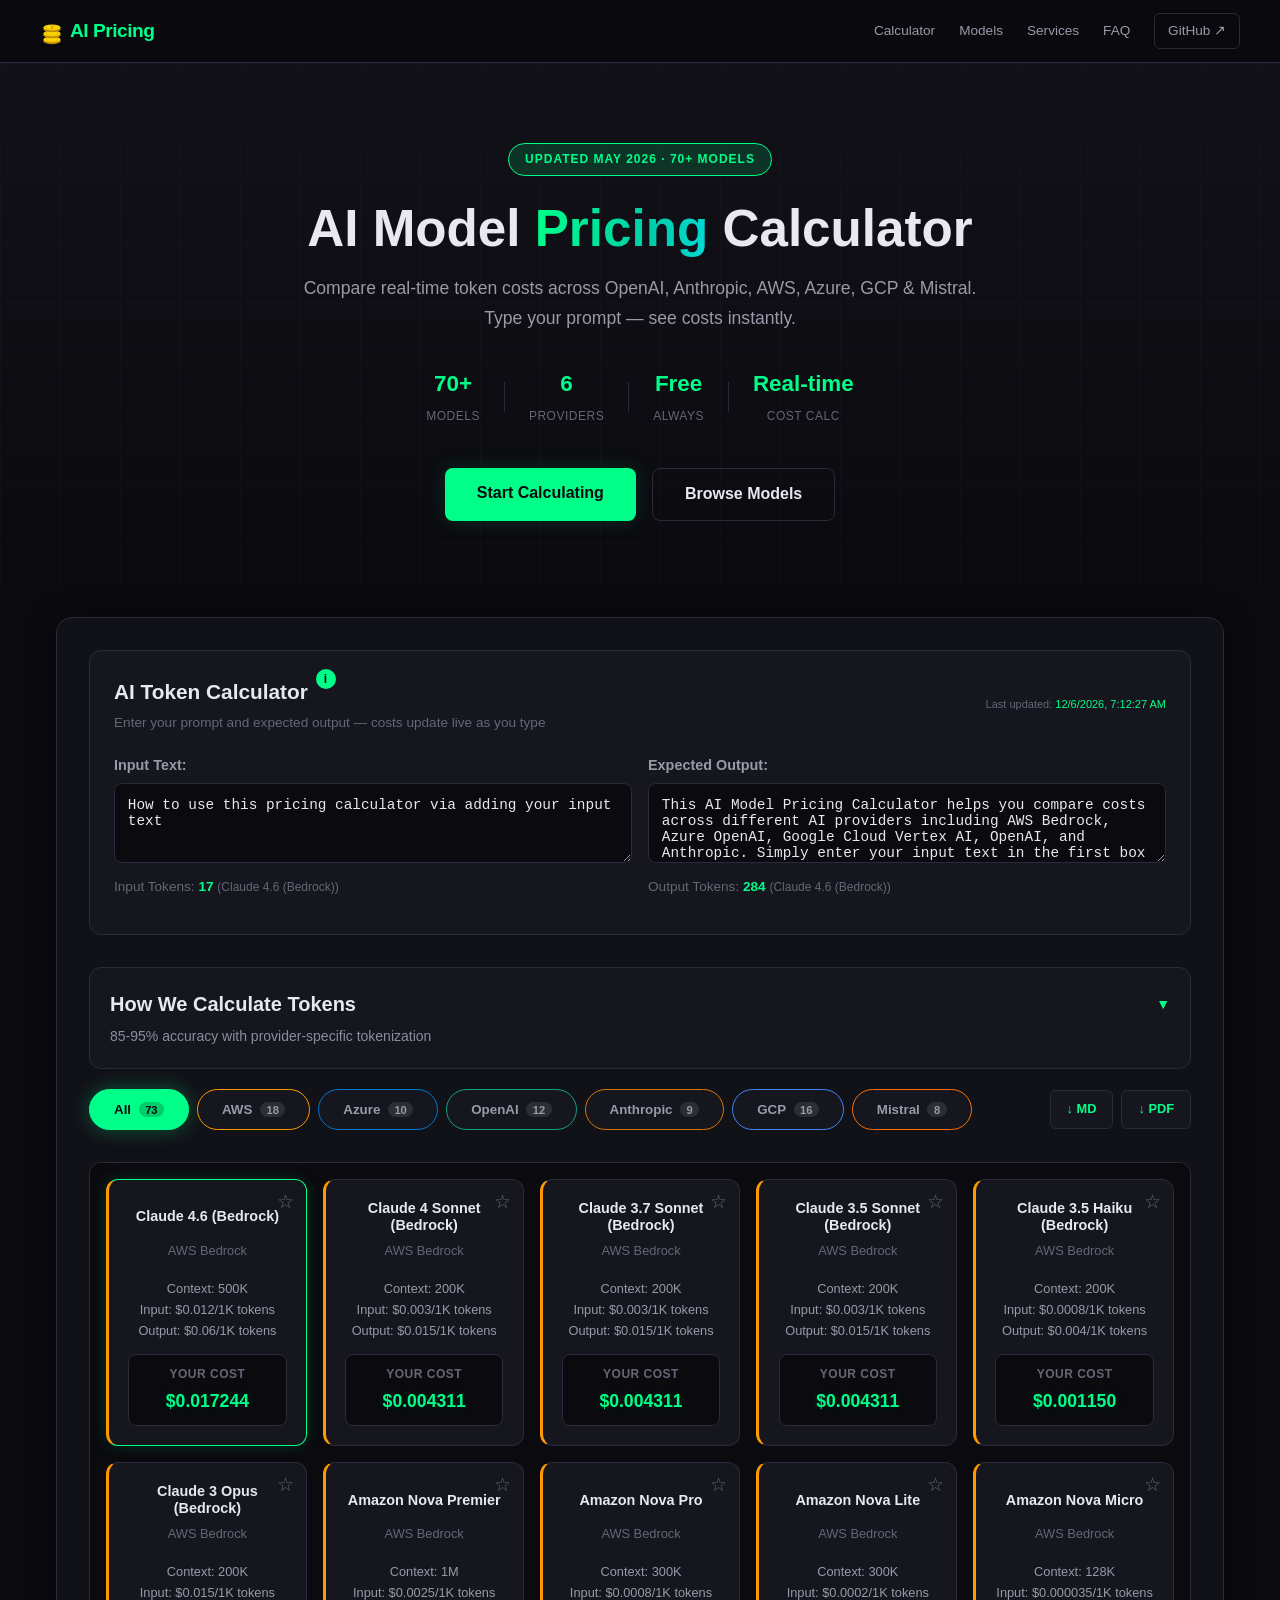
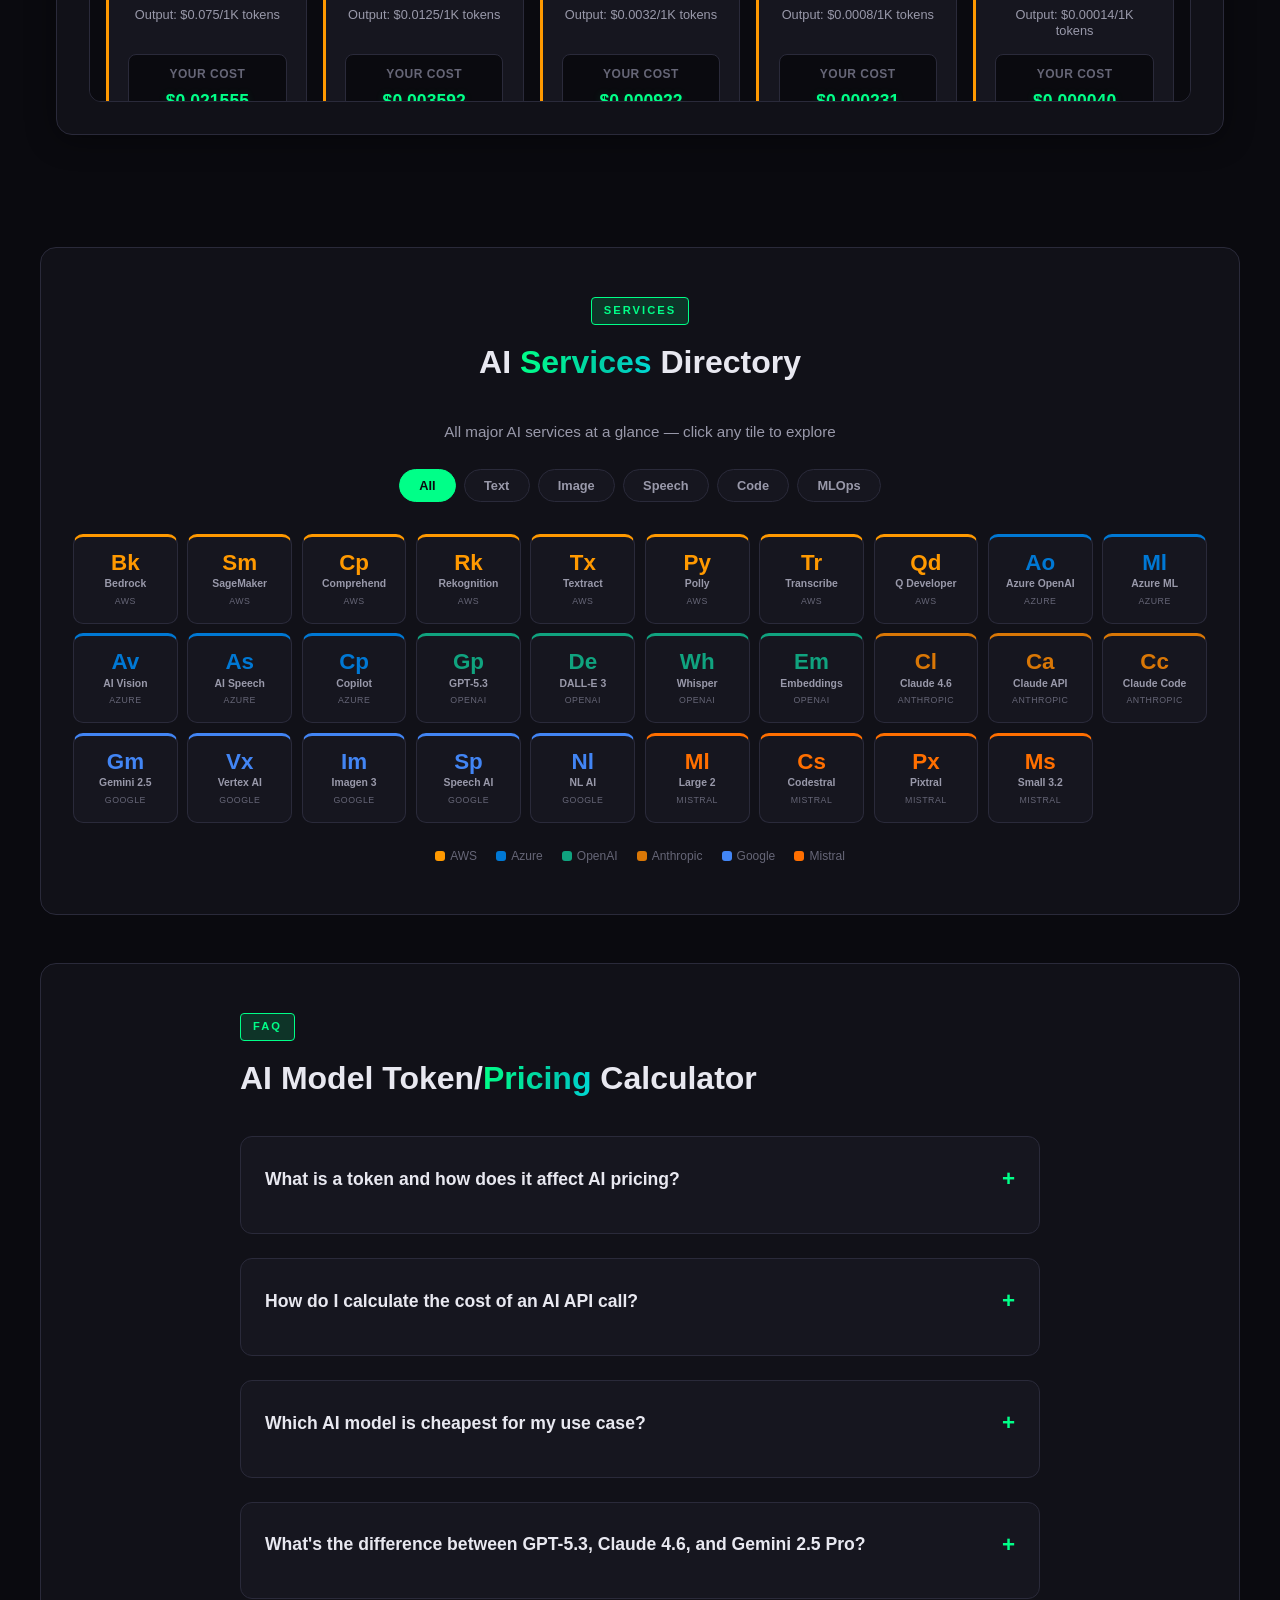
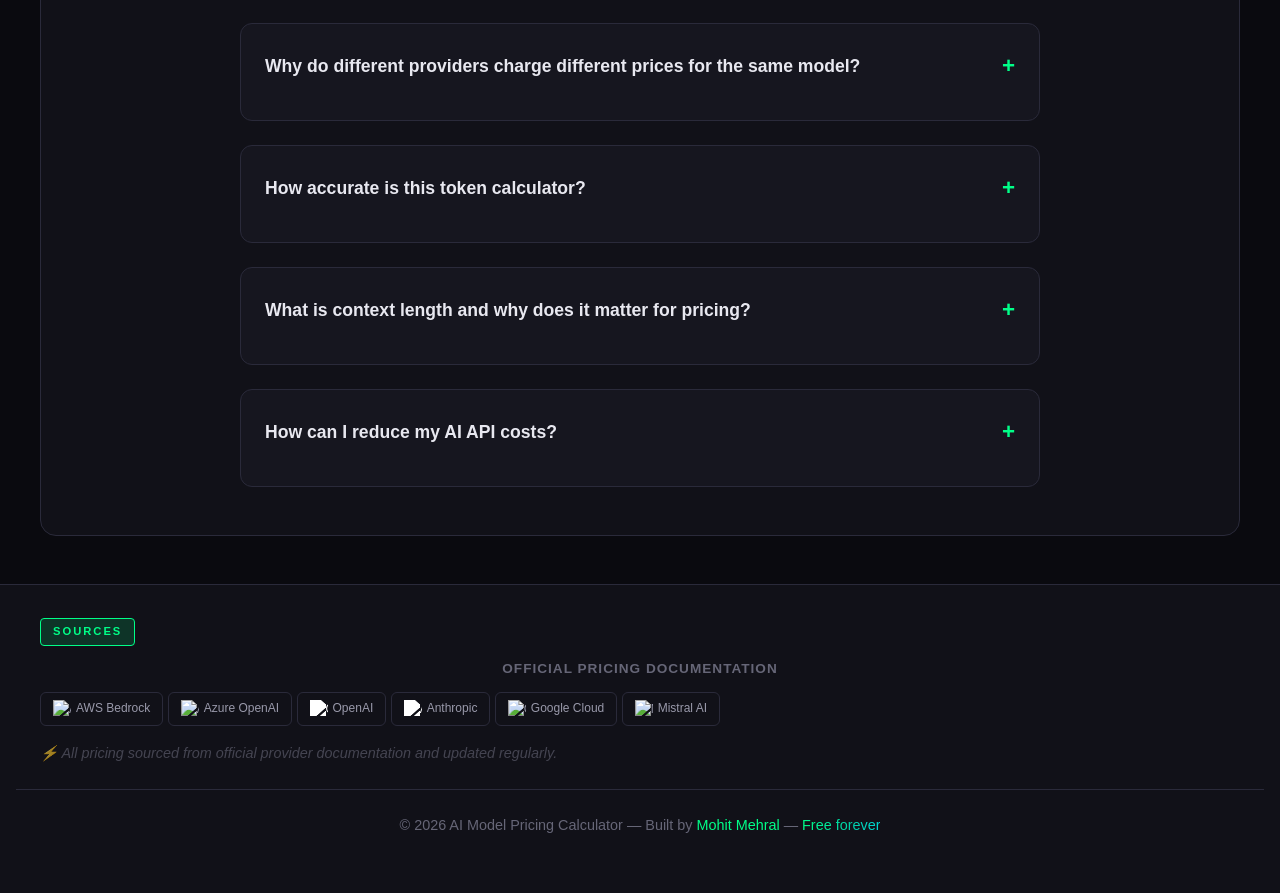
==== index.html @ 8f2ddcd9 "update page title" ====
<!DOCTYPE html>
<html lang="en">
<head>
    <meta charset="UTF-8">
    <meta name="viewport" content="width=device-width, initial-scale=1.0">
    <title>AI Model Pricing Calculator — Compare 70+ LLM model and their cost on based of token used | Free</title>
    <link rel="icon" type="image/svg+xml" href="./coin-logo.svg">
    <meta name="description" content="Free AI pricing calculator — compare token costs for 70+ LLM models across OpenAI GPT-5, Claude 4, Gemini 2.5, AWS Bedrock, Azure & Mistral. Real-time estimates.">
    <meta name="keywords" content="AI pricing calculator, OpenAI pricing, AWS Bedrock cost, Azure OpenAI pricing, Anthropic Claude pricing, Google Cloud AI pricing, AI model comparison, token calculator, LLM pricing, tokenizer, AI tokenization">
    <meta name="author" content="Mohit Mehral">
    <meta name="robots" content="index, follow">
    <link rel="canonical" href="https://copilot-founder.github.io/ai-model-pricing/">
    <meta name="theme-color" content="#0a0a0f">
    
    <!-- Open Graph / Facebook -->
    <meta property="og:type" content="website">
    <meta property="og:url" content="https://copilot-founder.github.io/ai-model-pricing/">
    <meta property="og:title" content="AI Model Pricing Calculator - Compare AWS, Azure, OpenAI & More">
    <meta property="og:description" content="Compare AI model pricing across 47+ models from AWS, Azure, OpenAI, Anthropic & Google Cloud. Free token calculator with real-time cost estimates.">
    <meta property="og:image" content="https://copilot-founder.github.io/ai-model-pricing/og-image.png">
    
    <!-- Twitter -->
    <meta property="twitter:card" content="summary_large_image">
    <meta property="twitter:url" content="https://copilot-founder.github.io/ai-model-pricing/">
    <meta property="twitter:title" content="AI Model Pricing Calculator - Compare AWS, Azure, OpenAI & More">
    <meta property="twitter:description" content="Compare AI model pricing across 47+ models from AWS, Azure, OpenAI, Anthropic & Google Cloud. Free token calculator with real-time cost estimates.">
    <meta property="twitter:image" content="https://copilot-founder.github.io/ai-model-pricing/og-image.png">
    
    <!-- Structured Data -->
    <script type="application/ld+json">
    {
      "@context": "https://schema.org",
      "@type": "WebApplication",
      "name": "AI Model Pricing Calculator",
      "description": "Compare pricing across AWS Bedrock, Azure OpenAI, Google Cloud Vertex AI, OpenAI, and Anthropic AI models with real-time token calculation.",
      "url": "https://copilot-founder.github.io/ai-model-pricing/",
      "author": {
        "@type": "Person",
        "name": "Mohit Mehral"
      },
      "applicationCategory": "BusinessApplication",
      "operatingSystem": "Web Browser",
      "offers": {
        "@type": "Offer",
        "price": "0",
        "priceCurrency": "USD"
      }
    }
    </script>
    
    <!-- Google tag (gtag.js) -->
    <script async src="https://www.googletagmanager.com/gtag/js?id=G-45XH9M6KTH"></script>
    <script>
      window.dataLayer = window.dataLayer || [];
      function gtag(){dataLayer.push(arguments);}
      gtag('js', new Date());

      gtag('config', 'G-45XH9M6KTH');
    </script>
    
    <!-- FAQ Schema -->
    <script type="application/ld+json">
    {
      "@context": "https://schema.org",
      "@type": "FAQPage",
      "mainEntity": [
        {
          "@type": "Question",
          "name": "What is Google Vertex AI pricing for Anthropic Claude and Cohere models?",
          "acceptedAnswer": {
            "@type": "Answer",
            "text": "Google Cloud Vertex AI offers Anthropic Claude models (Claude 3.5 Sonnet at $3/$15 per million tokens, Claude 3 Haiku at $0.25/$1.25) and Cohere models (Command R+ at $2.50/$10, Command R at $0.50/$1.50). Use the GCP filter above to compare all Vertex AI models including Google Gemini, Anthropic Claude, and Cohere Command. Pricing is sourced from official Google Cloud documentation."
          }
        },
        {
          "@type": "Question",
          "name": "How much does Anthropic Claude cost on Google Vertex AI?",
          "acceptedAnswer": {
            "@type": "Answer",
            "text": "Anthropic Claude pricing on Google Cloud Vertex AI varies by model: Claude 3.5 Sonnet costs $3.00 per million input tokens and $15.00 per million output tokens, while Claude 3 Haiku is more economical at $0.25/$1.25 per million tokens. These prices are sourced from official Google Cloud documentation and may vary by region. Always confirm the latest pricing with Google Cloud Vertex AI before deploying production workloads."
          }
        },
        {
          "@type": "Question",
          "name": "How does Anthropic Claude pricing on Vertex AI compare to Cohere and OpenAI?",
          "acceptedAnswer": {
            "@type": "Answer",
            "text": "On Google Vertex AI, Anthropic Claude 3.5 Sonnet ($3/$15 per million tokens) is competitively priced against OpenAI GPT-4 Turbo ($10/$30) but more expensive than Cohere Command R+ ($2.50/$10). For cost-sensitive workloads, Cohere Command R ($0.50/$1.50) and Claude 3 Haiku ($0.25/$1.25) offer budget-friendly alternatives. Use the calculator above to compare exact costs for your specific prompt and output lengths, as pricing comes from official provider documentation and should be verified for your use case."
          }
        }
      ]
    }
    </script>
    
    <!-- Google AdSense -->
    <script async src="https://pagead2.googlesyndication.com/pagead/js/adsbygoogle.js?client=ca-pub-5228411604893151"
         crossorigin="anonymous"></script>
    
    <link rel="stylesheet" href="styles.css">
</head>
<body>

    <!-- NAV -->
    <nav class="topnav">
        <div class="topnav-inner">
            <span class="topnav-logo"><img src="./coin-logo.svg" alt="" class="nav-coin-logo"> AI Pricing</span>
            <div class="topnav-links">
                <a href="#calculator">Calculator</a>
                <a href="#models">Models</a>
                <a href="#services">Services</a>
                <a href="#faq-section">FAQ</a>
                <a href="https://github.com/mohitmehral" target="_blank" rel="noopener" class="topnav-gh">GitHub ↗</a>
            </div>
        </div>
    </nav>

    <!-- HERO -->
    <header class="hero">
        <div class="hero-inner">
            <div class="hero-badge">Updated May 2026 · 70+ Models</div>
            <h1>AI Model <span class="neon">Pricing</span> Calculator</h1>
            <p class="hero-sub">Compare real-time token costs across OpenAI, Anthropic, AWS, Azure, GCP & Mistral.<br>Type your prompt — see costs instantly.</p>
            <div class="hero-stats">
                <div class="stat"><span class="stat-num" id="stat-models">70+</span><span class="stat-label">Models</span></div>
                <div class="stat-divider"></div>
                <div class="stat"><span class="stat-num">6</span><span class="stat-label">Providers</span></div>
                <div class="stat-divider"></div>
                <div class="stat"><span class="stat-num">Free</span><span class="stat-label">Always</span></div>
                <div class="stat-divider"></div>
                <div class="stat"><span class="stat-num">Real-time</span><span class="stat-label">Cost Calc</span></div>
            </div>
            <div class="hero-cta">
                <a href="#calculator" class="btn-primary">Start Calculating</a>
                <a href="#models" class="btn-ghost">Browse Models</a>
            </div>
        </div>
        <div class="hero-grid-bg"></div>
    </header>

    <main>
        <!-- Top Tables Section -->
        <section class="top-tables" id="calculator">
            <!-- Pricing Calculator Section -->
            <div class="table-container" id="pricing-table">
                <section class="calculator" id="calculator-section">
                    <div class="calculator-header">
                        <div>
                            <h2>AI Token Calculator 
                                <span class="info-icon" title="What are tokens?">i</span>
                            </h2>
                            <p class="calc-desc">Enter your prompt and expected output — costs update live as you type</p>
                        </div>
                        <div class="pricing-updated">Last updated: <time id="calc-last-updated">Loading...</time></div>
                    </div>
                    <div class="token-info-tooltip" id="token-info-tooltip">
                        <strong>What are Tokens?</strong><br>
                        When you run inference with AI models, you're charged for the number of tokens in your input and output. Tokens are text pieces that models process - different providers count tokens differently. Use this calculator to estimate token counts and refine your prompts to optimize costs and stay within quotas.
                    </div>
                    <div class="calc-inputs">
                        <div class="input-group">
                            <label for="input-text">Input Text:</label>
                            <textarea id="input-text" placeholder="Enter your AI prompt here..." aria-label="Input text for AI model pricing calculation">How to use this pricing calculator via adding your input text</textarea>
                            <div class="token-text">Input Tokens: <strong id="input-tokens">Hover models for accurate counts</strong></div>
                        </div>
                        <div class="input-group">
                            <label for="output-text">Expected Output:</label>
                            <textarea id="output-text" placeholder="Estimate expected AI response length..." aria-label="Expected output text for pricing estimation">This AI Model Pricing Calculator helps you compare costs across different AI providers including AWS Bedrock, Azure OpenAI, Google Cloud Vertex AI, OpenAI, and Anthropic. Simply enter your input text in the first box and expected output in the second box to see real-time pricing calculations.

PRICING USAGE:
- Input tokens are calculated from your prompt text
- Output tokens estimated from expected response length
- Costs shown per 1K tokens for each model
- Real-time cost calculation as you type
- Filter by provider (AWS, Azure, OpenAI, etc.)
- Compare pricing across all major AI services

SERVICE USAGE:
- Browse AI services by provider in the Services tab
- Filter services by type (Text AI, Image AI, Speech AI)
- Direct links to official documentation
- Interactive service cards with detailed descriptions
- Easy navigation between pricing and service information

This tool helps developers, businesses, and researchers make informed decisions about AI model selection based on both cost and capabilities.</textarea>
                            <div class="token-text">Output Tokens: <strong id="output-tokens">Hover models for accurate counts</strong></div>
                        </div>
                    </div>
                </section>
                
                <!-- Tokenization Accuracy Section -->
                <section class="tokenization-info">
                    <div class="info-header" id="tokenization-header">
                        <h3>How We Calculate Tokens <span class="expand-icon">▼</span></h3>
                        <p class="subtitle">85-95% accuracy with provider-specific tokenization</p>
                    </div>
                    <div class="info-content" id="tokenization-content">
                        <div class="provider-cards">
                            <div class="provider-card openai-card">
                                <div class="card-header">
                                    <img src="https://img.icons8.com/ios/50/chatgpt.png" alt="OpenAI" class="provider-icon">
                                    <h4>OpenAI / Azure</h4>
                                </div>
                                <div class="card-body">
                                    <p class="method">tiktoken library</p>
                                    <p class="encoding">GPT-4 encoding (cl100k_base)</p>
                                    <div class="accuracy-badge">95% Accurate</div>
                                </div>
                            </div>
                            
                            <div class="provider-card anthropic-card">
                                <div class="card-header">
                                    <img src="https://img.icons8.com/ios/50/claude.png" alt="Anthropic" class="provider-icon">
                                    <h4>Anthropic</h4>
                                </div>
                                <div class="card-body">
                                    <p class="method">~3.8 chars/token</p>
                                    <p class="encoding">Claude-optimized approximation</p>
                                    <div class="accuracy-badge">90% Accurate</div>
                                </div>
                            </div>
                            
                            <div class="provider-card aws-card">
                                <div class="card-header">
                                    <img src="https://img.icons8.com/color/48/amazon-web-services.png" alt="AWS" class="provider-icon">
                                    <h4>AWS Bedrock</h4>
                                </div>
                                <div class="card-body">
                                    <p class="method">~3.6 chars/token</p>
                                    <p class="encoding">Mixed model families</p>
                                    <div class="accuracy-badge">85% Accurate</div>
                                </div>
                            </div>
                            
                            <div class="provider-card gcp-card">
                                <div class="card-header">
                                    <img src="https://img.icons8.com/color/48/google-cloud.png" alt="Google Cloud" class="provider-icon">
                                    <h4>Google Cloud</h4>
                                </div>
                                <div class="card-body">
                                    <p class="method">~4.2 chars/token</p>
                                    <p class="encoding">Gemini/PaLM optimized</p>
                                    <div class="accuracy-badge">90% Accurate</div>
                                </div>
                            </div>
                            
                            <div class="provider-card mistral-card">
                                <div class="card-header">
                                    <img src="https://img.icons8.com/color/48/artificial-intelligence.png" alt="Mistral" class="provider-icon">
                                    <h4>Mistral AI</h4>
                                </div>
                                <div class="card-body">
                                    <p class="method">~3.8 chars/token</p>
                                    <p class="encoding">SentencePiece tokenization</p>
                                    <div class="accuracy-badge">88% Accurate</div>
                                </div>
                            </div>
                        </div>
                        
                        <div class="info-note">
                            <strong>💡 Why This Matters:</strong> Different providers tokenize the same text differently, affecting actual costs. Hover over model cards to see provider-specific token counts for your text.
                        </div>
                    </div>
                </section>
                
                <section class="pricing-filters" aria-label="AI Provider Filter Options" id="models">
                    <h3 class="sr-only">Filter AI Models by Provider</h3>
                    <div class="filters-row">
                        <div class="provider-tabs" role="tablist">
                            <button class="tab-button active" data-provider="all" role="tab" aria-selected="true">All <span class="count-badge" id="all-count">0</span></button>
                            <button class="tab-button" data-provider="aws" role="tab" aria-selected="false">AWS <span class="count-badge" id="aws-count">0</span></button>
                            <button class="tab-button" data-provider="azure" role="tab" aria-selected="false">Azure <span class="count-badge" id="azure-count">0</span></button>
                            <button class="tab-button" data-provider="openai" role="tab" aria-selected="false">OpenAI <span class="count-badge" id="openai-count">0</span></button>
                            <button class="tab-button" data-provider="anthropic" role="tab" aria-selected="false">Anthropic <span class="count-badge" id="anthropic-count">0</span></button>
                            <button class="tab-button" data-provider="gcp" role="tab" aria-selected="false">GCP <span class="count-badge" id="gcp-count">0</span></button>
                            <button class="tab-button" data-provider="mistral" role="tab" aria-selected="false">Mistral <span class="count-badge" id="mistral-count">0</span></button>
                        </div>
                        <div class="download-links">
                            <a href="#" id="download-md" class="btn-download">↓ MD</a>
                            <a href="#" id="download-pdf" class="btn-download">↓ PDF</a>
                        </div>
                    </div>
                </section>
                
                <section class="models-periodic" id="models-periodic" aria-label="AI Model Pricing Comparison Grid">
                    <h3 class="sr-only">AI Model Pricing Cards</h3>
                    <!-- Models will be populated by JavaScript -->
                </section>
            </div>
            
        </section>
    </main>

    <!-- AI Services Periodic Table Section -->
    <section class="services-periodic-section" id="services">
        <div class="services-periodic-inner">
            <div class="section-label">Services</div>
            <h2 class="section-title">AI <span class="neon">Services</span> Directory</h2>
            <p class="services-sub">All major AI services at a glance — click any tile to explore</p>

            <div class="services-filter-tabs">
                <button class="svc-tab active" data-svc="all">All</button>
                <button class="svc-tab" data-svc="text">Text</button>
                <button class="svc-tab" data-svc="image">Image</button>
                <button class="svc-tab" data-svc="speech">Speech</button>
                <button class="svc-tab" data-svc="code">Code</button>
                <button class="svc-tab" data-svc="mlops">MLOps</button>
            </div>

            <div class="periodic-grid" id="services-grid">
                <!-- AWS -->
                <a href="https://aws.amazon.com/bedrock/" target="_blank" class="ptile aws text" data-cat="text"><span class="ptile-symbol">Bk</span><span class="ptile-name">Bedrock</span><span class="ptile-provider">AWS</span></a>
                <a href="https://aws.amazon.com/sagemaker/" target="_blank" class="ptile aws mlops" data-cat="mlops"><span class="ptile-symbol">Sm</span><span class="ptile-name">SageMaker</span><span class="ptile-provider">AWS</span></a>
                <a href="https://aws.amazon.com/comprehend/" target="_blank" class="ptile aws text" data-cat="text"><span class="ptile-symbol">Cp</span><span class="ptile-name">Comprehend</span><span class="ptile-provider">AWS</span></a>
                <a href="https://aws.amazon.com/rekognition/" target="_blank" class="ptile aws image" data-cat="image"><span class="ptile-symbol">Rk</span><span class="ptile-name">Rekognition</span><span class="ptile-provider">AWS</span></a>
                <a href="https://aws.amazon.com/textract/" target="_blank" class="ptile aws text" data-cat="text"><span class="ptile-symbol">Tx</span><span class="ptile-name">Textract</span><span class="ptile-provider">AWS</span></a>
                <a href="https://aws.amazon.com/polly/" target="_blank" class="ptile aws speech" data-cat="speech"><span class="ptile-symbol">Py</span><span class="ptile-name">Polly</span><span class="ptile-provider">AWS</span></a>
                <a href="https://aws.amazon.com/transcribe/" target="_blank" class="ptile aws speech" data-cat="speech"><span class="ptile-symbol">Tr</span><span class="ptile-name">Transcribe</span><span class="ptile-provider">AWS</span></a>
                <a href="https://aws.amazon.com/q/developer/" target="_blank" class="ptile aws code" data-cat="code"><span class="ptile-symbol">Qd</span><span class="ptile-name">Q Developer</span><span class="ptile-provider">AWS</span></a>

                <!-- Azure -->
                <a href="https://azure.microsoft.com/en-us/products/ai-services/openai-service" target="_blank" class="ptile azure text" data-cat="text"><span class="ptile-symbol">Ao</span><span class="ptile-name">Azure OpenAI</span><span class="ptile-provider">Azure</span></a>
                <a href="https://azure.microsoft.com/en-us/products/machine-learning" target="_blank" class="ptile azure mlops" data-cat="mlops"><span class="ptile-symbol">Ml</span><span class="ptile-name">Azure ML</span><span class="ptile-provider">Azure</span></a>
                <a href="https://azure.microsoft.com/en-us/products/ai-services/ai-vision" target="_blank" class="ptile azure image" data-cat="image"><span class="ptile-symbol">Av</span><span class="ptile-name">AI Vision</span><span class="ptile-provider">Azure</span></a>
                <a href="https://azure.microsoft.com/en-us/products/ai-services/ai-speech" target="_blank" class="ptile azure speech" data-cat="speech"><span class="ptile-symbol">As</span><span class="ptile-name">AI Speech</span><span class="ptile-provider">Azure</span></a>
                <a href="https://github.com/features/copilot" target="_blank" class="ptile azure code" data-cat="code"><span class="ptile-symbol">Cp</span><span class="ptile-name">Copilot</span><span class="ptile-provider">Azure</span></a>

                <!-- OpenAI -->
                <a href="https://platform.openai.com/docs/models" target="_blank" class="ptile openai text" data-cat="text"><span class="ptile-symbol">Gp</span><span class="ptile-name">GPT-5.3</span><span class="ptile-provider">OpenAI</span></a>
                <a href="https://platform.openai.com/docs/guides/images" target="_blank" class="ptile openai image" data-cat="image"><span class="ptile-symbol">De</span><span class="ptile-name">DALL-E 3</span><span class="ptile-provider">OpenAI</span></a>
                <a href="https://platform.openai.com/docs/guides/speech-to-text" target="_blank" class="ptile openai speech" data-cat="speech"><span class="ptile-symbol">Wh</span><span class="ptile-name">Whisper</span><span class="ptile-provider">OpenAI</span></a>
                <a href="https://platform.openai.com/docs/guides/embeddings" target="_blank" class="ptile openai text" data-cat="text"><span class="ptile-symbol">Em</span><span class="ptile-name">Embeddings</span><span class="ptile-provider">OpenAI</span></a>

                <!-- Anthropic -->
                <a href="https://docs.anthropic.com/en/docs/about-claude/models" target="_blank" class="ptile anthropic text" data-cat="text"><span class="ptile-symbol">Cl</span><span class="ptile-name">Claude 4.6</span><span class="ptile-provider">Anthropic</span></a>
                <a href="https://docs.anthropic.com/en/api" target="_blank" class="ptile anthropic text" data-cat="text"><span class="ptile-symbol">Ca</span><span class="ptile-name">Claude API</span><span class="ptile-provider">Anthropic</span></a>
                <a href="https://docs.anthropic.com/en/docs/claude-code" target="_blank" class="ptile anthropic code" data-cat="code"><span class="ptile-symbol">Cc</span><span class="ptile-name">Claude Code</span><span class="ptile-provider">Anthropic</span></a>

                <!-- Google -->
                <a href="https://cloud.google.com/vertex-ai/generative-ai/docs/models" target="_blank" class="ptile gcp text" data-cat="text"><span class="ptile-symbol">Gm</span><span class="ptile-name">Gemini 2.5</span><span class="ptile-provider">Google</span></a>
                <a href="https://cloud.google.com/vertex-ai" target="_blank" class="ptile gcp mlops" data-cat="mlops"><span class="ptile-symbol">Vx</span><span class="ptile-name">Vertex AI</span><span class="ptile-provider">Google</span></a>
                <a href="https://cloud.google.com/vertex-ai/generative-ai/docs/image/overview" target="_blank" class="ptile gcp image" data-cat="image"><span class="ptile-symbol">Im</span><span class="ptile-name">Imagen 3</span><span class="ptile-provider">Google</span></a>
                <a href="https://cloud.google.com/speech-to-text" target="_blank" class="ptile gcp speech" data-cat="speech"><span class="ptile-symbol">Sp</span><span class="ptile-name">Speech AI</span><span class="ptile-provider">Google</span></a>
                <a href="https://cloud.google.com/natural-language" target="_blank" class="ptile gcp text" data-cat="text"><span class="ptile-symbol">Nl</span><span class="ptile-name">NL AI</span><span class="ptile-provider">Google</span></a>

                <!-- Mistral -->
                <a href="https://docs.mistral.ai/getting-started/models/" target="_blank" class="ptile mistral text" data-cat="text"><span class="ptile-symbol">Ml</span><span class="ptile-name">Large 2</span><span class="ptile-provider">Mistral</span></a>
                <a href="https://docs.mistral.ai/getting-started/models/" target="_blank" class="ptile mistral code" data-cat="code"><span class="ptile-symbol">Cs</span><span class="ptile-name">Codestral</span><span class="ptile-provider">Mistral</span></a>
                <a href="https://docs.mistral.ai/getting-started/models/" target="_blank" class="ptile mistral image" data-cat="image"><span class="ptile-symbol">Px</span><span class="ptile-name">Pixtral</span><span class="ptile-provider">Mistral</span></a>
                <a href="https://docs.mistral.ai/getting-started/models/" target="_blank" class="ptile mistral text" data-cat="text"><span class="ptile-symbol">Ms</span><span class="ptile-name">Small 3.2</span><span class="ptile-provider">Mistral</span></a>
            </div>

            <div class="services-legend">
                <span class="legend-item"><span class="legend-dot aws"></span>AWS</span>
                <span class="legend-item"><span class="legend-dot azure"></span>Azure</span>
                <span class="legend-item"><span class="legend-dot openai"></span>OpenAI</span>
                <span class="legend-item"><span class="legend-dot anthropic"></span>Anthropic</span>
                <span class="legend-item"><span class="legend-dot gcp"></span>Google</span>
                <span class="legend-item"><span class="legend-dot mistral"></span>Mistral</span>
            </div>
        </div>
    </section>

    <!-- FAQ Section -->
    <section class="faq-section" id="faq-section">
        <div class="faq-inner">
            <div class="section-label">FAQ</div>
            <h2 class="section-title">AI Model Token/<span class="neon">Pricing</span> Calculator</h2>
            <div class="faq-grid">

                <div class="faq-item" onclick="this.classList.toggle('open')">
                    <div class="faq-q">What is a token and how does it affect AI pricing? <span class="faq-icon">+</span></div>
                    <div class="faq-a"><p>A token is a chunk of text that AI models process — roughly 3-4 characters or ¾ of a word. You're charged per token for both input (your prompt) and output (the AI response). For example, "Hello world" is about 2 tokens. Understanding tokens helps you estimate costs before running expensive API calls. Different providers tokenize text differently, which is why the same prompt can cost different amounts across OpenAI, Anthropic, and Google.</p></div>
                </div>

                <div class="faq-item" onclick="this.classList.toggle('open')">
                    <div class="faq-q">How do I calculate the cost of an AI API call? <span class="faq-icon">+</span></div>
                    <div class="faq-a"><p>Cost = (Input Tokens × Input Price) + (Output Tokens × Output Price). For example, with GPT-4o at $0.0025/1K input and $0.01/1K output: a 500-token prompt with a 1000-token response costs (500/1000 × $0.0025) + (1000/1000 × $0.01) = $0.01125. Use our calculator above — just paste your prompt and expected output length to see real-time costs across all 70+ models.</p></div>
                </div>

                <div class="faq-item" onclick="this.classList.toggle('open')">
                    <div class="faq-q">Which AI model is cheapest for my use case? <span class="faq-icon">+</span></div>
                    <div class="faq-a"><p>It depends on your needs. For simple tasks (classification, extraction): GPT-4o mini ($0.00015/1K) or Claude 3.5 Haiku ($0.0008/1K) are extremely cheap. For complex reasoning: GPT-5.3 or Claude 4.6 offer best quality but cost more. For code: Codestral 2501 or GPT-4o are cost-effective. For high-volume production: Amazon Nova Micro ($0.000035/1K) is the cheapest option available. Use the provider filter tabs above to compare within your budget.</p></div>
                </div>

                <div class="faq-item" onclick="this.classList.toggle('open')">
                    <div class="faq-q">What's the difference between GPT-5.3, Claude 4.6, and Gemini 2.5 Pro? <span class="faq-icon">+</span></div>
                    <div class="faq-a"><p>GPT-5.3 (OpenAI) — 256K context, strongest at general reasoning and instruction following, $0.015/$0.06 per 1K tokens. Claude 4.6 (Anthropic) — 500K context (largest), excels at long document analysis and coding, $0.012/$0.06. Gemini 2.5 Pro (Google) — 1M context, best for multimodal tasks (text+image+video), cheapest at $0.00125/$0.01. Choose based on: context length needed, multimodal requirements, and budget.</p></div>
                </div>

                <div class="faq-item" onclick="this.classList.toggle('open')">
                    <div class="faq-q">Why do different providers charge different prices for the same model? <span class="faq-icon">+</span></div>
                    <div class="faq-a"><p>When you access Claude on AWS Bedrock vs directly from Anthropic vs on Google Vertex AI, prices are usually identical — providers pass through the model maker's pricing. However, differences arise from: (1) commitment discounts (AWS Savings Plans), (2) regional pricing variations, (3) provisioned throughput vs on-demand, and (4) additional platform features like guardrails, caching, or fine-tuning. Always compare the "per 1K token" rate using our calculator for apples-to-apples comparison.</p></div>
                </div>

                <div class="faq-item" onclick="this.classList.toggle('open')">
                    <div class="faq-q">How accurate is this token calculator? <span class="faq-icon">+</span></div>
                    <div class="faq-a"><p>Our calculator uses provider-specific tokenization: OpenAI/Azure models use the tiktoken library (cl100k_base encoding) for ~95% accuracy. For Anthropic, AWS, GCP, and Mistral, we use calibrated character-to-token ratios (3.6-4.2 chars/token) giving 85-90% accuracy. For exact counts, hover over any model card to see provider-specific token counts. The actual billed amount may vary slightly due to system tokens and formatting overhead.</p></div>
                </div>

                <div class="faq-item" onclick="this.classList.toggle('open')">
                    <div class="faq-q">What is context length and why does it matter for pricing? <span class="faq-icon">+</span></div>
                    <div class="faq-a"><p>Context length is the maximum number of tokens a model can process in a single request (input + output combined). Claude 4.6 supports 500K tokens (~375K words), Gemini 2.5 Pro supports 1M tokens. Longer context = you can send entire documents, codebases, or conversation histories. But you pay for every token in the context window, so sending a 100K-token document costs 100× more than a 1K-token prompt. Optimize by only including relevant context.</p></div>
                </div>

                <div class="faq-item" onclick="this.classList.toggle('open')">
                    <div class="faq-q">How can I reduce my AI API costs? <span class="faq-icon">+</span></div>
                    <div class="faq-a"><p>Key strategies: (1) Use smaller models for simple tasks — GPT-4o mini or Nova Micro instead of GPT-5.3. (2) Prompt engineering — shorter, clearer prompts = fewer input tokens. (3) Set max_tokens to limit output length. (4) Use caching (Anthropic prompt caching saves 90% on repeated prefixes). (5) Batch API calls for 50% discount (OpenAI Batch API). (6) Fine-tune a smaller model for your specific task. (7) Use embeddings + RAG instead of stuffing everything in context.</p></div>
                </div>

            </div>
        </div>
    </section>

    <footer>
        <section class="pricing-info">
            <nav class="official-sources" aria-label="Official AI Provider Documentation">
                <div class="section-label">Sources</div>
                <h3>Official Pricing Documentation</h3>
                    <a href="https://aws.amazon.com/bedrock/pricing/" target="_blank" rel="noopener" class="source-link" aria-label="AWS Bedrock official pricing documentation">
                        <img src="https://img.icons8.com/color/48/amazon-web-services.png" alt="AWS" class="footer-icon">
                        <span>AWS Bedrock</span>
                    </a>
                    <a href="https://azure.microsoft.com/en-us/pricing/details/cognitive-services/openai-service/" target="_blank" rel="noopener" class="source-link" aria-label="Azure OpenAI official pricing documentation">
                        <img src="https://img.icons8.com/fluency/48/azure-1.png" alt="Azure" class="footer-icon">
                        <span>Azure OpenAI</span>
                    </a>
                    <a href="https://openai.com/pricing" target="_blank" rel="noopener" class="source-link" aria-label="OpenAI official pricing documentation">
                        <img src="https://img.icons8.com/ios/50/chatgpt.png" alt="OpenAI" class="footer-icon icon-invert">
                        <span>OpenAI</span>
                    </a>
                    <a href="https://www.anthropic.com/pricing" target="_blank" rel="noopener" class="source-link" aria-label="Anthropic Claude official pricing documentation">
                        <img src="https://img.icons8.com/ios/50/claude.png" alt="Anthropic" class="footer-icon icon-invert">
                        <span>Anthropic</span>
                    </a>
                    <a href="https://cloud.google.com/vertex-ai/pricing" target="_blank" rel="noopener" class="source-link" aria-label="Google Cloud Vertex AI official pricing documentation">
                        <img src="https://img.icons8.com/color/48/google-cloud.png" alt="Google Cloud" class="footer-icon">
                        <span>Google Cloud</span>
                    </a>
                    <a href="https://mistral.ai/technology/" target="_blank" rel="noopener" class="source-link" aria-label="Mistral AI official pricing documentation">
                        <img src="https://img.icons8.com/color/48/artificial-intelligence.png" alt="Mistral" class="footer-icon">
                        <span>Mistral AI</span>
                    </a>
                </div>
                <p class="update-note">⚡ All pricing sourced from official provider documentation and updated regularly.</p>
            </nav>
        </section>
        <div class="footer-credits">
            <p>© 2026 AI Model Pricing Calculator &mdash; Built by <a href="https://github.com/mohitmehral" target="_blank" rel="noopener">Mohit Mehral</a> &mdash; <span class="neon">Free forever</span></p>
        </div>
    </footer>

    <script src="https://cdn.jsdelivr.net/npm/tiktoken@1.0.10/dist/tiktoken.min.js"></script>
    <script src="script-new.js?v=2026"></script>
    <script>
    document.querySelectorAll('.svc-tab').forEach(btn => {
        btn.addEventListener('click', () => {
            document.querySelectorAll('.svc-tab').forEach(b => b.classList.remove('active'));
            btn.classList.add('active');
            const cat = btn.dataset.svc;
            document.querySelectorAll('.ptile').forEach(tile => {
                tile.style.display = (cat === 'all' || tile.dataset.cat === cat) ? '' : 'none';
            });
        });
    });
    </script>
</body>
</html>
---- styles.css ----
* {
    margin: 0;
    padding: 0;
    box-sizing: border-box;
}

:root {
    --bg-primary: #0a0a0f;
    --bg-secondary: #111118;
    --bg-card: #16161f;
    --bg-hover: #1e1e2a;
    --neon: #00ff88;
    --neon-dim: #00cc6a;
    --neon-glow: rgba(0, 255, 136, 0.15);
    --neon-glow-strong: rgba(0, 255, 136, 0.3);
    --text-primary: #e8e8f0;
    --text-secondary: #9999aa;
    --text-muted: #666677;
    --border: #2a2a3a;
    --border-hover: #3a3a4a;
}

body {
    font-family: -apple-system, BlinkMacSystemFont, 'Segoe UI', Roboto, sans-serif;
    line-height: 1.6;
    color: var(--text-primary);
    background: var(--bg-primary);
    min-height: 100vh;
}

/* ===== NAV ===== */
.topnav {
    position: sticky;
    top: 0;
    z-index: 100;
    background: rgba(10, 10, 15, 0.85);
    backdrop-filter: blur(12px);
    border-bottom: 1px solid var(--border);
    padding: 0.8rem 1.5rem;
}
.topnav-inner {
    max-width: 1200px;
    margin: 0 auto;
    display: flex;
    justify-content: space-between;
    align-items: center;
}
.topnav-logo {
    font-size: 1.2rem;
    font-weight: 800;
    color: var(--neon);
    letter-spacing: -0.5px;
    display: flex;
    align-items: center;
    gap: 6px;
}
.nav-coin-logo {
    width: 24px;
    height: 30px;
}
.topnav-links {
    display: flex;
    gap: 1.5rem;
    align-items: center;
}
.topnav-links a {
    color: var(--text-secondary);
    text-decoration: none;
    font-size: 0.85rem;
    font-weight: 500;
    transition: color 0.2s;
}
.topnav-links a:hover { color: var(--neon); }
.topnav-gh {
    padding: 0.4rem 0.8rem;
    border: 1px solid var(--border);
    border-radius: 6px;
}
.topnav-gh:hover { border-color: var(--neon) !important; }

/* ===== HERO ===== */
.hero {
    position: relative;
    text-align: center;
    padding: 5rem 1.5rem 4rem;
    overflow: hidden;
    background: linear-gradient(180deg, var(--bg-secondary) 0%, var(--bg-primary) 100%);
}
.hero-inner { position: relative; z-index: 2; max-width: 800px; margin: 0 auto; }
.hero-grid-bg {
    position: absolute;
    inset: 0;
    background-image:
        linear-gradient(var(--border) 1px, transparent 1px),
        linear-gradient(90deg, var(--border) 1px, transparent 1px);
    background-size: 60px 60px;
    opacity: 0.15;
}
.hero-badge {
    display: inline-block;
    padding: 0.35rem 1rem;
    border-radius: 20px;
    border: 1px solid var(--neon);
    color: var(--neon);
    font-size: 0.75rem;
    font-weight: 600;
    margin-bottom: 1.5rem;
    text-transform: uppercase;
    letter-spacing: 1px;
    background: var(--neon-glow);
}
.hero h1 {
    font-size: 3.2rem;
    font-weight: 800;
    color: var(--text-primary);
    line-height: 1.15;
    margin-bottom: 1rem;
}
.hero h1 .neon, .neon {
    background: linear-gradient(90deg, var(--neon), #00ccaa, #00e5ff, var(--neon));
    background-size: 200% 100%;
    -webkit-background-clip: text;
    -webkit-text-fill-color: transparent;
    background-clip: text;
    animation: waveGradient 4s ease infinite;
}
@keyframes waveGradient {
    0% { background-position: 0% 50%; }
    50% { background-position: 100% 50%; }
    100% { background-position: 0% 50%; }
}
.hero-sub {
    font-size: 1.1rem;
    color: var(--text-secondary);
    line-height: 1.7;
    margin-bottom: 2rem;
}
.hero-stats {
    display: flex;
    justify-content: center;
    align-items: center;
    gap: 1.5rem;
    margin-bottom: 2.5rem;
    flex-wrap: wrap;
}
.stat { text-align: center; }
.stat-num {
    display: block;
    font-size: 1.4rem;
    font-weight: 800;
    color: var(--neon);
}
.stat-label {
    font-size: 0.75rem;
    color: var(--text-muted);
    text-transform: uppercase;
    letter-spacing: 0.5px;
}
.stat-divider {
    width: 1px;
    height: 30px;
    background: var(--border);
}
.hero-cta {
    display: flex;
    justify-content: center;
    gap: 1rem;
    flex-wrap: wrap;
}
.btn-primary {
    padding: 0.8rem 2rem;
    background: var(--neon);
    color: var(--bg-primary);
    font-weight: 700;
    border-radius: 8px;
    text-decoration: none;
    transition: all 0.2s;
    box-shadow: 0 0 20px var(--neon-glow);
}
.btn-primary:hover {
    box-shadow: 0 0 30px var(--neon-glow-strong);
    transform: translateY(-2px);
}
.btn-ghost {
    padding: 0.8rem 2rem;
    border: 1px solid var(--border);
    color: var(--text-primary);
    font-weight: 600;
    border-radius: 8px;
    text-decoration: none;
    transition: all 0.2s;
}
.btn-ghost:hover {
    border-color: var(--neon);
    color: var(--neon);
}


main {
    max-width: 1200px;
    margin: 0 auto;
    padding: 0 1rem 2rem;
}

.hidden {
    display: none !important;
}

/* Top Tables Section */
.top-tables {
    background: var(--bg-secondary);
    border-radius: 16px;
    margin-top: 2rem;
    margin-bottom: 2rem;
    box-shadow: 0 4px 30px rgba(0, 0, 0, 0.4);
    border: 1px solid var(--border);
    overflow: hidden;
}

.table-container {
    padding: 2rem;
}

/* Calculator */
.calculator {
    background: var(--bg-card);
    border-radius: 12px;
    padding: 1.5rem;
    margin-bottom: 2rem;
    border: 1px solid var(--border);
    position: relative;
}

.calculator-header {
    display: flex;
    justify-content: space-between;
    align-items: center;
    margin-bottom: 20px;
}

.calculator-header h2 {
    color: var(--text-primary);
    font-size: 1.3rem;
}

.calc-desc {
    font-size: 0.85rem;
    color: var(--text-muted);
    margin-top: 4px;
}

.pricing-updated {
    font-size: 11px;
    color: var(--text-muted);
    font-weight: normal;
}

.pricing-updated time {
    color: var(--neon);
}

.calc-inputs {
    display: grid;
    grid-template-columns: 1fr 1fr;
    gap: 1rem;
    align-items: start;
}

.input-group {
    margin-bottom: 0.8rem;
}

.input-group label {
    display: block;
    margin-bottom: 0.4rem;
    font-weight: 600;
    color: var(--text-secondary);
    font-size: 0.9rem;
}

.token-text {
    margin-top: 0.3rem;
    font-size: 0.85rem;
    color: var(--text-muted);
}

.token-text strong {
    color: var(--neon);
}

.token-model-hint {
    color: var(--text-muted);
    font-weight: 400;
    font-size: 0.75rem;
}

textarea {
    width: 100%;
    padding: 0.8rem;
    border: 1px solid var(--border);
    border-radius: 8px;
    font-size: 0.9rem;
    resize: vertical;
    min-height: 80px;
    transition: border-color 0.3s, box-shadow 0.3s;
    background: var(--bg-primary);
    color: var(--text-primary);
}

textarea:focus {
    outline: none;
    border-color: var(--neon);
    box-shadow: 0 0 12px var(--neon-glow);
}

/* Info Icon & Tooltip */
.info-icon {
    cursor: pointer;
    font-size: 12px;
    margin-left: 4px;
    background: var(--neon);
    color: var(--bg-primary);
    border-radius: 50%;
    width: 20px;
    height: 20px;
    display: inline-flex;
    align-items: center;
    justify-content: center;
    transition: all 0.2s ease;
    font-weight: bold;
    vertical-align: super;
    position: relative;
    top: -8px;
    left: -2px;
}

.info-icon:hover {
    box-shadow: 0 0 12px var(--neon-glow-strong);
    transform: scale(1.1);
}

.token-info-tooltip {
    display: none;
    position: absolute;
    background: var(--bg-card);
    color: var(--text-primary);
    padding: 12px;
    border-radius: 8px;
    font-size: 14px;
    max-width: 300px;
    z-index: 1000;
    box-shadow: 0 4px 20px rgba(0, 0, 0, 0.5);
    border: 1px solid var(--neon);
    line-height: 1.4;
    top: 40px;
    left: 0;
}

.token-info-tooltip strong {
    color: var(--neon);
}

/* Tokenization Info Section */
.tokenization-info {
    background: var(--bg-card);
    border-radius: 12px;
    padding: 20px;
    margin: 20px 0;
    border: 1px solid var(--border);
}

.info-header {
    cursor: pointer;
    user-select: none;
}

.info-header h3 {
    margin: 0;
    font-size: 20px;
    display: flex;
    align-items: center;
    justify-content: space-between;
    color: var(--text-primary);
}

.expand-icon {
    transition: transform 0.3s ease;
    font-size: 14px;
    color: var(--neon);
}

.info-header.expanded .expand-icon {
    transform: rotate(180deg);
}

.subtitle {
    margin: 5px 0 0 0;
    opacity: 0.9;
    font-size: 14px;
    color: var(--text-secondary);
}

.info-content {
    max-height: 0;
    overflow: hidden;
    transition: max-height 0.3s ease;
}

.info-content.expanded {
    max-height: 600px;
    margin-top: 20px;
}

.provider-cards {
    display: grid;
    grid-template-columns: repeat(auto-fit, minmax(200px, 1fr));
    gap: 15px;
    margin-bottom: 20px;
}

.provider-card {
    background: var(--bg-hover);
    border-radius: 10px;
    padding: 15px;
    border: 1px solid var(--border);
    transition: all 0.2s ease;
}

.provider-card:hover {
    transform: translateY(-3px);
    border-color: var(--neon);
    box-shadow: 0 4px 15px var(--neon-glow);
}

.card-header {
    display: flex;
    align-items: center;
    gap: 10px;
    margin-bottom: 10px;
}

.card-header h4 {
    margin: 0;
    font-size: 16px;
    color: var(--text-primary);
}

.card-body {
    font-size: 13px;
}

.method {
    font-weight: bold;
    color: var(--neon);
    margin: 5px 0;
}

.encoding {
    color: var(--text-muted);
    margin: 5px 0;
    font-size: 12px;
}

.accuracy-badge {
    display: inline-block;
    background: var(--neon);
    color: var(--bg-primary);
    padding: 4px 10px;
    border-radius: 12px;
    font-size: 11px;
    font-weight: bold;
    margin-top: 8px;
}

.info-note {
    background: var(--bg-hover);
    padding: 15px;
    border-radius: 8px;
    border-left: 4px solid var(--neon);
    color: var(--text-secondary);
}

.info-note strong {
    color: var(--neon);
}

/* Pricing Filters */
.pricing-filters {
    margin-bottom: 2rem;
}

.filters-row {
    display: flex;
    justify-content: space-between;
    align-items: center;
    flex-wrap: wrap;
    gap: 1rem;
}

.provider-tabs {
    display: flex;
    justify-content: center;
    gap: 0.5rem;
    flex-wrap: wrap;
}

.count-badge {
    display: inline-block;
    background: rgba(255,255,255,0.1);
    padding: 0.1rem 0.4rem;
    border-radius: 8px;
    font-size: 0.7rem;
    margin-left: 4px;
}

.tab-button.active .count-badge {
    background: rgba(0,0,0,0.2);
}

.btn-download {
    padding: 0.5rem 1rem;
    background: var(--bg-card);
    border: 1px solid var(--border);
    border-radius: 6px;
    color: var(--neon);
    text-decoration: none;
    font-size: 0.8rem;
    font-weight: 600;
    transition: all 0.2s;
}
.btn-download:hover {
    border-color: var(--neon);
    box-shadow: 0 0 10px var(--neon-glow);
}

.download-links {
    display: flex;
    align-items: center;
    gap: 0.5rem;
}

.tab-button {
    padding: 0.75rem 1.5rem;
    border: 1px solid var(--border);
    background: var(--bg-card);
    border-radius: 25px;
    font-weight: 600;
    cursor: pointer;
    transition: all 0.3s ease;
    color: var(--text-secondary);
}

.tab-button:hover {
    transform: translateY(-1px);
    border-color: var(--neon);
    box-shadow: 0 4px 12px var(--neon-glow);
    color: var(--text-primary);
}

.tab-button.active {
    background: var(--neon);
    border-color: var(--neon);
    color: var(--bg-primary);
    font-weight: 700;
    box-shadow: 0 0 20px var(--neon-glow-strong);
}

.tab-button[data-provider="aws"] { border-color: #ff9900; }
.tab-button[data-provider="azure"] { border-color: #0078d4; }
.tab-button[data-provider="openai"] { border-color: #10a37f; }
.tab-button[data-provider="anthropic"] { border-color: #d97706; }
.tab-button[data-provider="gcp"] { border-color: #4285f4; }
.tab-button[data-provider="mistral"] { border-color: #ff6f00; }

.tab-button[data-provider="aws"].active { background: #ff9900; border-color: #ff9900; color: #000; box-shadow: 0 0 20px rgba(255,153,0,0.3); }
.tab-button[data-provider="azure"].active { background: #0078d4; border-color: #0078d4; color: #fff; box-shadow: 0 0 20px rgba(0,120,212,0.3); }
.tab-button[data-provider="openai"].active { background: #10a37f; border-color: #10a37f; color: #fff; box-shadow: 0 0 20px rgba(16,163,127,0.3); }
.tab-button[data-provider="anthropic"].active { background: #d97706; border-color: #d97706; color: #fff; box-shadow: 0 0 20px rgba(217,119,6,0.3); }
.tab-button[data-provider="gcp"].active { background: #4285f4; border-color: #4285f4; color: #fff; box-shadow: 0 0 20px rgba(66,133,244,0.3); }
.tab-button[data-provider="mistral"].active { background: #ff6f00; border-color: #ff6f00; color: #fff; box-shadow: 0 0 20px rgba(255,111,0,0.3); }

.download-links {
    display: flex;
    align-items: center;
    gap: 0.5rem;
}



/* Model Cards Grid */
.models-periodic {
    display: grid;
    grid-template-columns: repeat(auto-fill, minmax(200px, 1fr));
    gap: 1rem;
    max-width: 100%;
    margin: 0 auto;
    padding: 1rem;
    max-height: 60vh;
    overflow-y: auto;
    border: 1px solid var(--border);
    border-radius: 12px;
    background: var(--bg-primary);
}

.models-periodic::-webkit-scrollbar {
    width: 8px;
}

.models-periodic::-webkit-scrollbar-track {
    background: var(--bg-primary);
    border-radius: 4px;
}

.models-periodic::-webkit-scrollbar-thumb {
    background: var(--border);
    border-radius: 4px;
}

.models-periodic::-webkit-scrollbar-thumb:hover {
    background: var(--neon-dim);
}

.model-element {
    background: var(--bg-card);
    border: 1px solid var(--border);
    border-radius: 12px;
    padding: 1.2rem;
    text-align: center;
    transition: all 0.3s ease;
    position: relative;
    min-height: 200px;
    display: flex;
    flex-direction: column;
    justify-content: space-between;
    font-size: 0.95rem;
}

/* Favorite Button */
.fav-btn {
    position: absolute;
    top: 8px;
    right: 8px;
    background: none;
    border: none;
    font-size: 1.2rem;
    cursor: pointer;
    color: var(--text-muted);
    transition: all 0.2s;
    z-index: 5;
    line-height: 1;
    padding: 4px;
}
.fav-btn:hover {
    color: var(--neon);
    transform: scale(1.3);
}
.fav-btn.active {
    color: var(--neon);
    text-shadow: 0 0 8px var(--neon-glow);
}
.model-element.is-fav {
    border-color: var(--neon);
    box-shadow: 0 0 12px var(--neon-glow);
}
.model-element.selected {
    border-color: var(--neon);
    box-shadow: 0 0 16px var(--neon-glow-strong);
    background: var(--bg-hover);
}

.model-element:hover {
    transform: translateY(-4px);
    border-color: var(--neon);
    box-shadow: 0 8px 30px var(--neon-glow);
}

.model-element.featured {
    border-color: var(--neon);
    box-shadow: 0 0 15px var(--neon-glow);
}

.model-element.openai { border-left: 3px solid #10a37f; }
.model-element.anthropic { border-left: 3px solid #d97706; }
.model-element.aws { border-left: 3px solid #ff9900; }
.model-element.azure { border-left: 3px solid #0078d4; }
.model-element.gcp { border-left: 3px solid #4285f4; }
.model-element.mistral { border-left: 3px solid #ff6f00; }

.element-name-link {
    text-decoration: none;
    color: inherit;
    display: block;
}

.element-name-link:hover .element-name {
    color: var(--neon);
}

.element-name {
    font-size: 0.9rem;
    font-weight: 700;
    color: var(--text-primary);
    margin-bottom: 0.4rem;
    line-height: 1.2;
    min-height: 2.2rem;
    display: flex;
    align-items: center;
    justify-content: center;
    text-align: center;
    transition: color 0.2s ease;
}

.element-provider {
    font-size: 0.8rem;
    color: var(--text-muted);
    margin-bottom: 0.6rem;
    font-weight: 500;
}

.element-specs {
    margin: 0.6rem 0;
    flex-grow: 1;
}

.spec-line {
    font-size: 0.8rem;
    color: var(--text-secondary);
    margin-bottom: 0.3rem;
    line-height: 1.3;
    font-weight: 500;
}

.lowest-price {
    background: rgba(0, 255, 136, 0.15);
    color: var(--neon);
    font-weight: 700;
    border-radius: 6px;
    padding: 0.15rem 0.3rem;
    font-size: 0.8rem;
}

.highest-price {
    background: rgba(255, 80, 80, 0.15);
    color: #ff5050;
    font-weight: 700;
    border-radius: 6px;
    padding: 0.15rem 0.3rem;
    font-size: 0.8rem;
}

.element-cost {
    background: var(--bg-primary);
    padding: 0.6rem;
    border-radius: 8px;
    margin-top: auto;
    border: 1px solid var(--border);
}

.cost-label {
    font-size: 0.75rem;
    color: var(--text-muted);
    margin-bottom: 0.2rem;
    font-weight: 600;
    text-transform: uppercase;
    letter-spacing: 0.5px;
}

.cost-amount {
    font-size: 1.1rem;
    font-weight: 700;
    color: var(--neon);
    text-shadow: 0 0 8px var(--neon-glow);
}

/* Footer */
footer {
    background: var(--bg-secondary);
    border-top: 1px solid var(--border);
    padding: 2rem 1rem;
    color: var(--text-secondary);
}

.pricing-info {
    max-width: 1200px;
    margin: 0 auto;
}

.official-sources h3 {
    margin-bottom: 0.8rem;
    font-size: 0.85rem;
    color: var(--text-muted);
    text-transform: uppercase;
    letter-spacing: 1px;
    text-align: center;
}

.sources-grid {
    display: flex;
    justify-content: center;
    align-items: center;
    gap: 6px;
    margin-top: 10px;
}

.source-link {
    display: inline-flex;
    align-items: center;
    gap: 5px;
    padding: 6px 12px;
    background: transparent;
    border-radius: 6px;
    text-decoration: none;
    color: var(--text-secondary);
    font-size: 12px;
    font-weight: 500;
    transition: all 0.2s ease;
    border: 1px solid var(--border);
    white-space: nowrap;
}

.source-link:hover {
    color: var(--neon);
    border-color: var(--neon);
    background: var(--neon-glow);
}

.footer-icon {
    width: 18px;
    height: 18px;
    object-fit: contain;
}
.footer-icon.icon-invert {
    filter: brightness(0) invert(1);
}

.update-note {
    font-size: 0.9rem;
    opacity: 0.6;
    font-style: italic;
    margin-top: 1rem;
    color: var(--text-muted);
}

.footer-credits {
    text-align: center;
    padding: 1.5rem;
    border-top: 1px solid var(--border);
    margin-top: 1.5rem;
}

.footer-credits p {
    margin: 0;
    font-size: 0.9rem;
    color: var(--text-muted);
}

.footer-credits a {
    color: var(--neon);
    text-decoration: none;
}

.footer-credits a:hover {
    text-shadow: 0 0 8px var(--neon-glow);
}

/* ===== SERVICES PERIODIC TABLE ===== */
.services-periodic-section {
    max-width: 1200px;
    margin: 3rem auto;
    padding: 3rem 2rem;
    background: var(--bg-secondary);
    border-radius: 16px;
    border: 1px solid var(--border);
}
.services-periodic-inner {
    text-align: center;
}
.services-sub {
    color: var(--text-secondary);
    font-size: 0.95rem;
    margin-bottom: 1.5rem;
}
.services-filter-tabs {
    display: flex;
    justify-content: center;
    gap: 0.5rem;
    margin-bottom: 2rem;
    flex-wrap: wrap;
}
.svc-tab {
    padding: 0.5rem 1.2rem;
    background: var(--bg-card);
    border: 1px solid var(--border);
    border-radius: 20px;
    color: var(--text-secondary);
    font-size: 0.8rem;
    font-weight: 600;
    cursor: pointer;
    transition: all 0.2s;
}
.svc-tab:hover { border-color: var(--neon); color: var(--text-primary); }
.svc-tab.active {
    background: var(--neon);
    border-color: var(--neon);
    color: var(--bg-primary);
    font-weight: 700;
}

/* Periodic Grid */
.periodic-grid {
    display: grid;
    grid-template-columns: repeat(auto-fill, minmax(100px, 1fr));
    gap: 0.6rem;
    margin-bottom: 1.5rem;
}
.ptile {
    display: flex;
    flex-direction: column;
    align-items: center;
    justify-content: center;
    padding: 0.8rem 0.4rem;
    border-radius: 10px;
    background: var(--bg-card);
    border: 1px solid var(--border);
    text-decoration: none;
    transition: all 0.25s ease;
    min-height: 90px;
}
.ptile:hover {
    transform: translateY(-4px);
    border-color: var(--neon);
    box-shadow: 0 6px 20px var(--neon-glow);
}
.ptile-symbol {
    font-size: 1.4rem;
    font-weight: 800;
    color: var(--text-primary);
    line-height: 1;
    margin-bottom: 4px;
}
.ptile-name {
    font-size: 0.65rem;
    font-weight: 600;
    color: var(--text-secondary);
    text-align: center;
    line-height: 1.2;
}
.ptile-provider {
    font-size: 0.55rem;
    color: var(--text-muted);
    margin-top: 3px;
    text-transform: uppercase;
    letter-spacing: 0.5px;
}

/* Provider colors on tiles */
.ptile.aws { border-top: 3px solid #ff9900; }
.ptile.aws .ptile-symbol { color: #ff9900; }
.ptile.azure { border-top: 3px solid #0078d4; }
.ptile.azure .ptile-symbol { color: #0078d4; }
.ptile.openai { border-top: 3px solid #10a37f; }
.ptile.openai .ptile-symbol { color: #10a37f; }
.ptile.anthropic { border-top: 3px solid #d97706; }
.ptile.anthropic .ptile-symbol { color: #d97706; }
.ptile.gcp { border-top: 3px solid #4285f4; }
.ptile.gcp .ptile-symbol { color: #4285f4; }
.ptile.mistral { border-top: 3px solid #ff6f00; }
.ptile.mistral .ptile-symbol { color: #ff6f00; }

/* Legend */
.services-legend {
    display: flex;
    justify-content: center;
    gap: 1.2rem;
    flex-wrap: wrap;
}
.legend-item {
    display: flex;
    align-items: center;
    gap: 5px;
    font-size: 0.75rem;
    color: var(--text-muted);
}
.legend-dot {
    width: 10px;
    height: 10px;
    border-radius: 3px;
}
.legend-dot.aws { background: #ff9900; }
.legend-dot.azure { background: #0078d4; }
.legend-dot.openai { background: #10a37f; }
.legend-dot.anthropic { background: #d97706; }
.legend-dot.gcp { background: #4285f4; }
.legend-dot.mistral { background: #ff6f00; }

@media (max-width: 768px) {
    .periodic-grid { grid-template-columns: repeat(auto-fill, minmax(80px, 1fr)); gap: 0.4rem; }
    .ptile { min-height: 75px; padding: 0.6rem 0.3rem; }
    .ptile-symbol { font-size: 1.1rem; }
    .services-periodic-section { margin: 2rem 1rem; padding: 2rem 1rem; }
}

/* FAQ Section */
.faq-section {
    max-width: 1200px;
    margin: 3rem auto;
    padding: 3rem 2rem;
    background: var(--bg-secondary);
    border-radius: 16px;
    border: 1px solid var(--border);
}

.faq-inner {
    max-width: 800px;
    margin: 0 auto;
}

.section-label {
    display: inline-block;
    font-size: 0.7rem;
    font-weight: 700;
    text-transform: uppercase;
    letter-spacing: 2px;
    color: var(--neon);
    border: 1px solid var(--neon);
    padding: 0.25rem 0.75rem;
    border-radius: 4px;
    margin-bottom: 0.75rem;
    background: var(--neon-glow);
}

.section-title {
    font-size: 2rem;
    font-weight: 800;
    color: var(--text-primary);
    margin-bottom: 2rem;
}

.faq-grid {
    display: flex;
    flex-direction: column;
    gap: 1.5rem;
}

.faq-item {
    background: var(--bg-card);
    border: 1px solid var(--border);
    border-radius: 12px;
    padding: 1.5rem;
    transition: border-color 0.2s;
}

.faq-item:hover {
    border-color: var(--neon);
}

.faq-q {
    font-size: 1.1rem;
    font-weight: 700;
    color: var(--text-primary);
    margin-bottom: 0.75rem;
}

.faq-item p {
    color: var(--text-secondary);
    line-height: 1.7;
    font-size: 0.9rem;
}

/* FAQ Accordion */
.faq-item { cursor: pointer; }
.faq-q {
    display: flex;
    justify-content: space-between;
    align-items: center;
}
.faq-icon {
    font-size: 1.4rem;
    color: var(--neon);
    transition: transform 0.3s;
    flex-shrink: 0;
    margin-left: 1rem;
}
.faq-item.open .faq-icon {
    transform: rotate(45deg);
}
.faq-a {
    max-height: 0;
    overflow: hidden;
    transition: max-height 0.4s ease, padding 0.3s ease;
    padding-top: 0;
}
.faq-item.open .faq-a {
    max-height: 500px;
    padding-top: 0.75rem;
}

.sr-only {
    position: absolute;
    width: 1px;
    height: 1px;
    padding: 0;
    margin: -1px;
    overflow: hidden;
    clip: rect(0, 0, 0, 0);
    white-space: nowrap;
    border: 0;
}

/* Mobile Responsive */
@media (max-width: 768px) {
    .hero h1 { font-size: 2rem; }
    .hero-sub { font-size: 0.95rem; }
    .hero-stats { gap: 1rem; }
    .stat-num { font-size: 1.1rem; }
    .topnav-links { gap: 0.8rem; }
    .topnav-links a { font-size: 0.75rem; }

    .calc-inputs {
        grid-template-columns: 1fr;
    }

    .table-tab {
        padding: 0.75rem 1rem;
        font-size: 1rem;
    }


    .models-periodic {
        grid-template-columns: 1fr !important;
    }

    .provider-tabs {
        flex-wrap: wrap;
        gap: 8px;
    }

    .tab-button {
        font-size: 12px;
        padding: 8px 12px;
    }

    .provider-cards {
        grid-template-columns: 1fr !important;
    }

    .sources-grid {
        justify-content: center;
    }

    .calculator-header {
        flex-direction: column;
        align-items: flex-start !important;
        gap: 10px;
    }

    .table-container {
        padding: 1rem;
    }

    .filters-row {
        flex-direction: column;
        align-items: stretch;
    }

    .section-title { font-size: 1.5rem; }
    .faq-section { padding: 2rem 1rem; margin: 2rem 1rem; }
}

@media (max-width: 480px) {
    .provider-icon {
        width: 32px;
        height: 32px;
    }

    .footer-icon {
        width: 20px;
        height: 20px;
    }

    .source-link {
        font-size: 12px;
        padding: 8px 12px;
    }
}
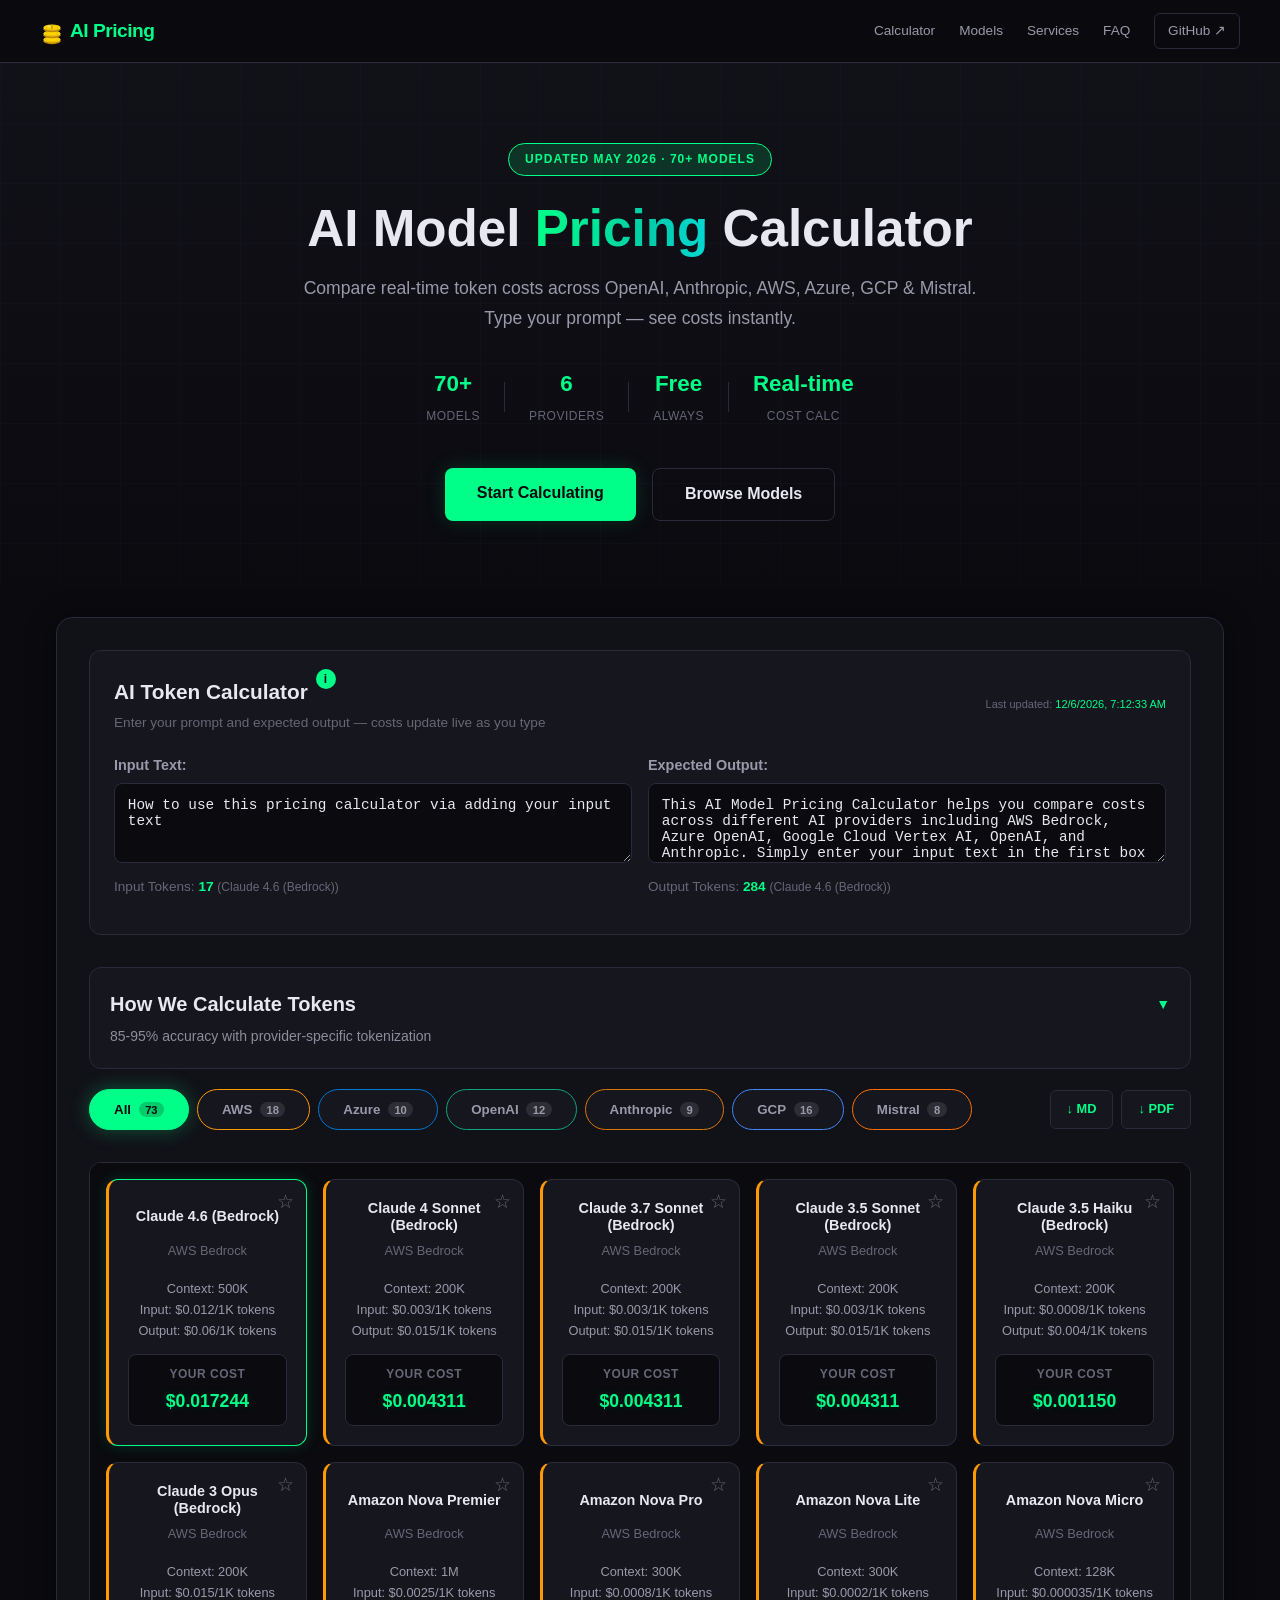
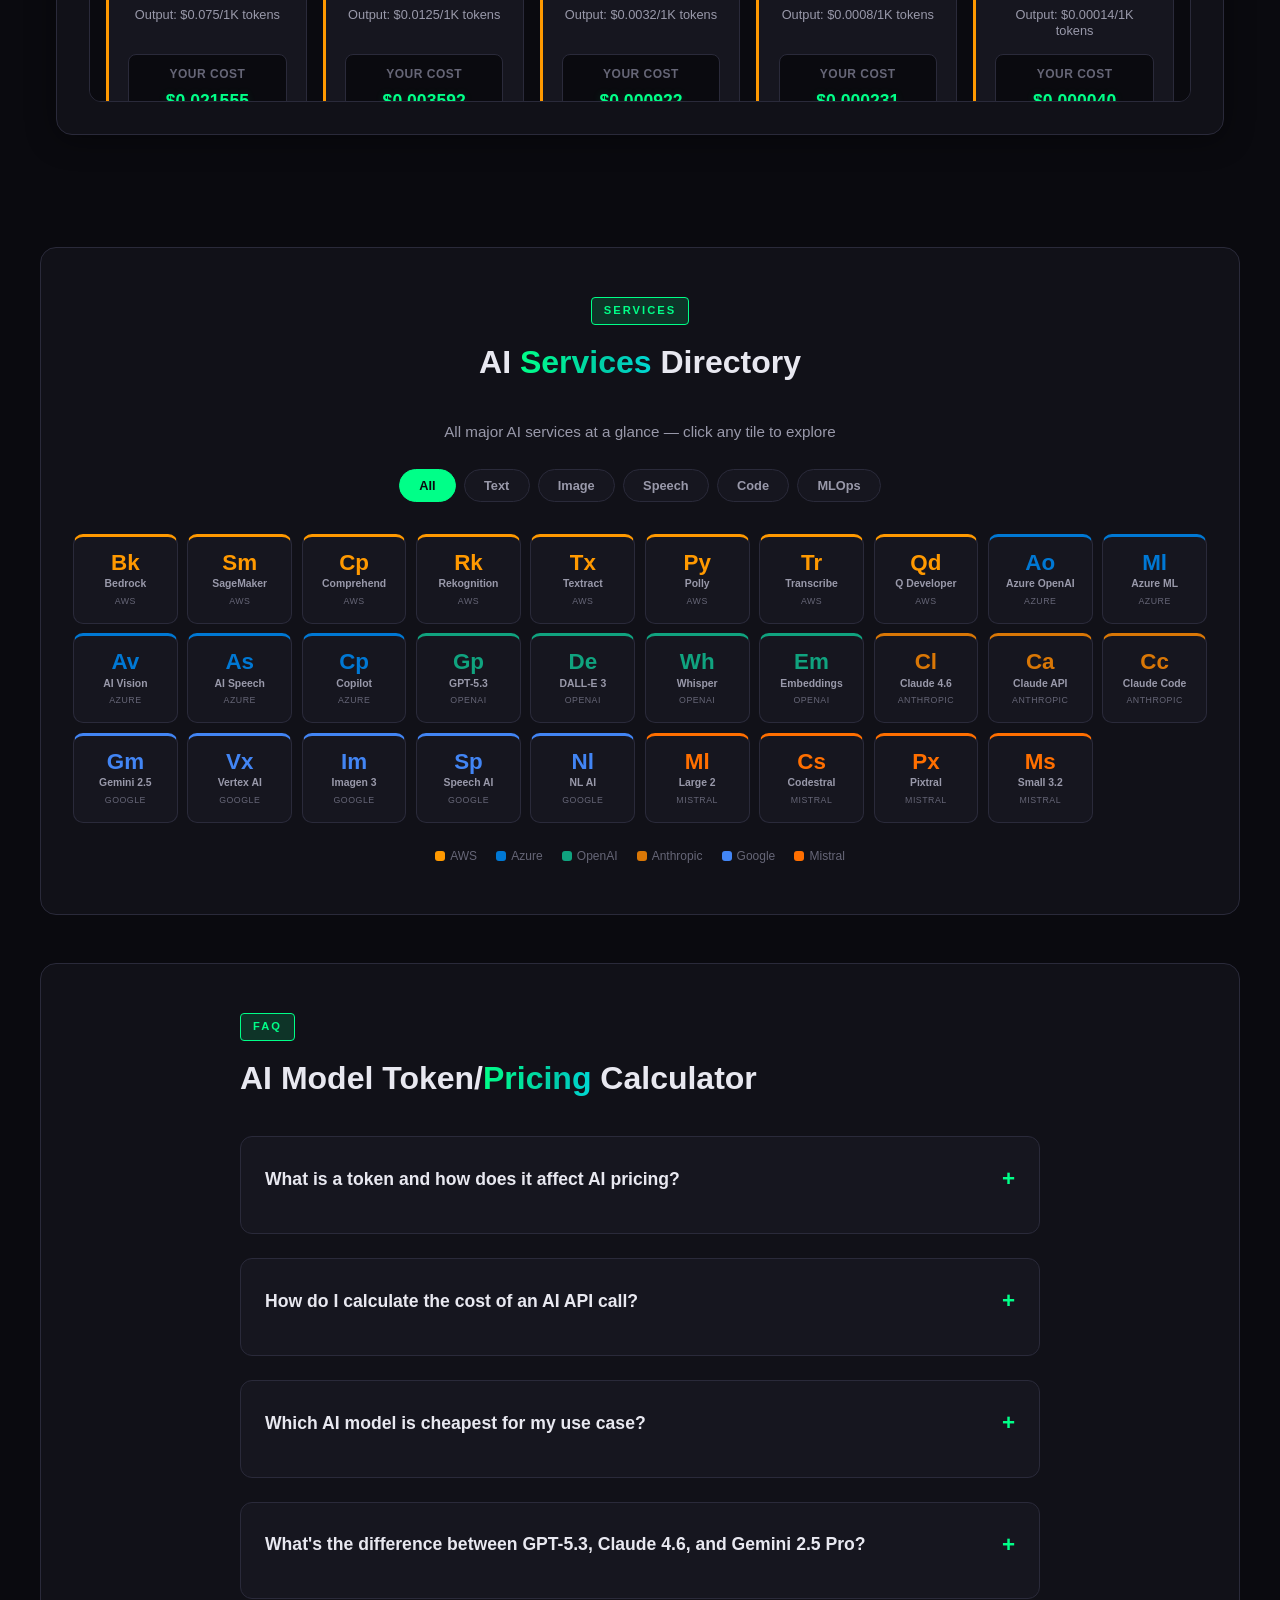
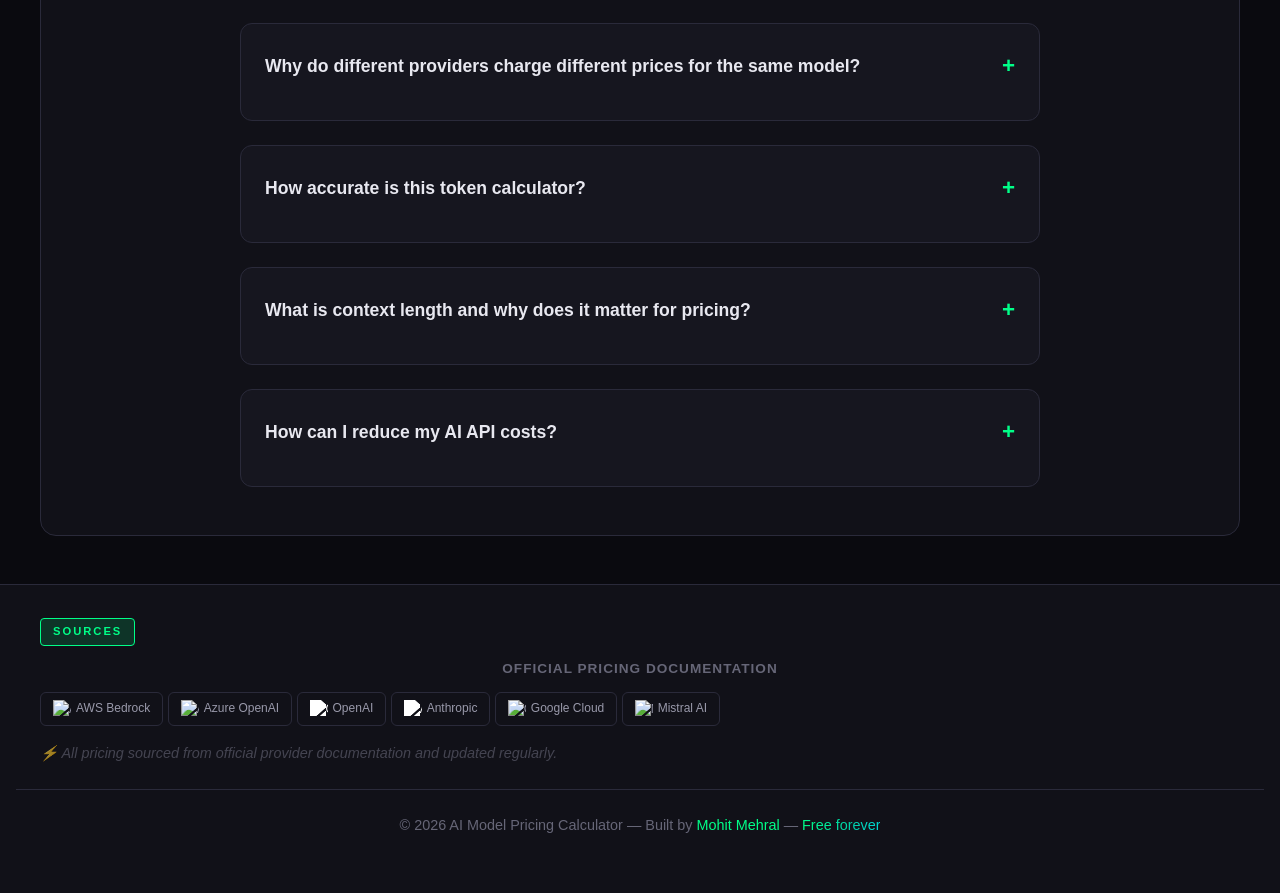
==== commit 04e6ae76: "fix favicon: coins visible by default, animate drop-in without opacity:0" ====
--- a/index.html
+++ b/index.html
@@ -4,7 +4,7 @@
     <meta charset="UTF-8">
     <meta name="viewport" content="width=device-width, initial-scale=1.0">
     <title>AI Model Pricing Calculator — Compare 70+ LLM model and their cost on based of token used | Free</title>
-    <link rel="icon" type="image/svg+xml" href="./coin-logo.svg">
+    <link rel="icon" type="image/svg+xml" href="./favicon.svg">
     <meta name="description" content="Free AI pricing calculator — compare token costs for 70+ LLM models across OpenAI GPT-5, Claude 4, Gemini 2.5, AWS Bedrock, Azure & Mistral. Real-time estimates.">
     <meta name="keywords" content="AI pricing calculator, OpenAI pricing, AWS Bedrock cost, Azure OpenAI pricing, Anthropic Claude pricing, Google Cloud AI pricing, AI model comparison, token calculator, LLM pricing, tokenizer, AI tokenization">
     <meta name="author" content="Mohit Mehral">
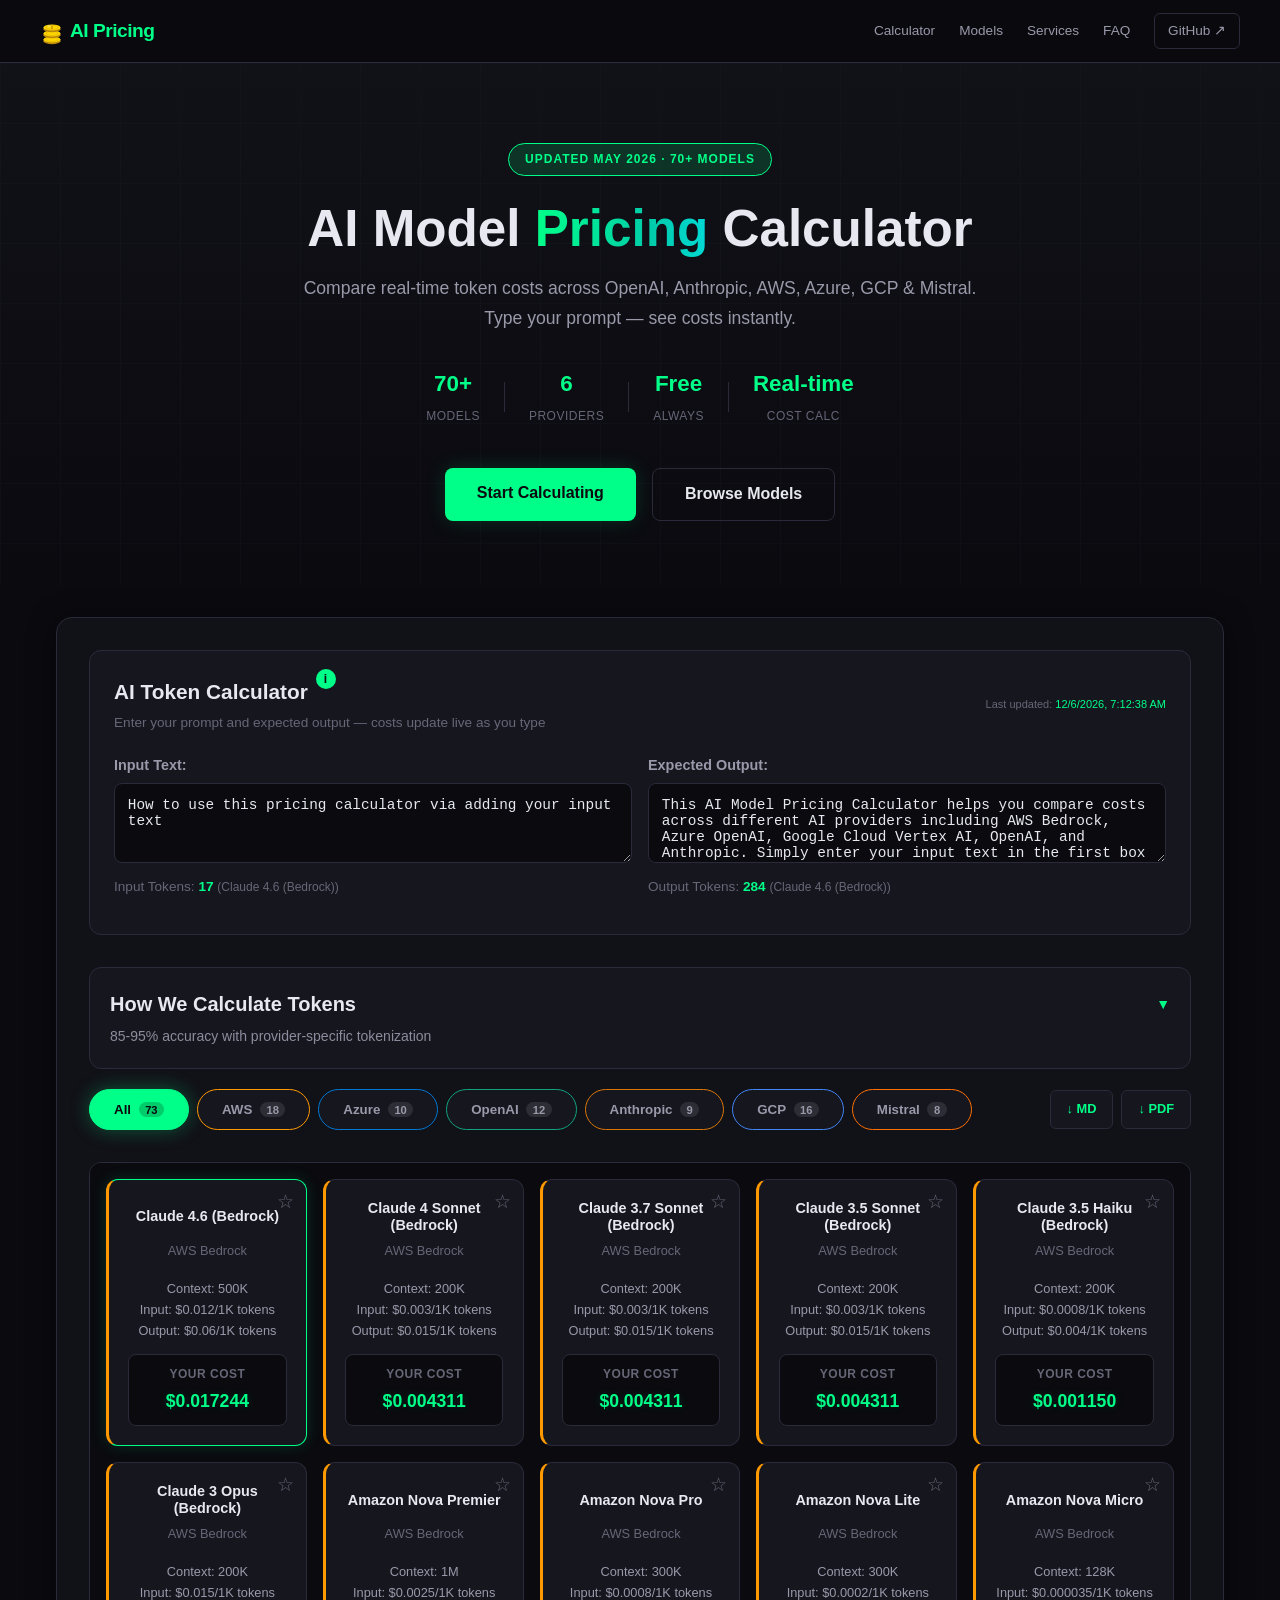
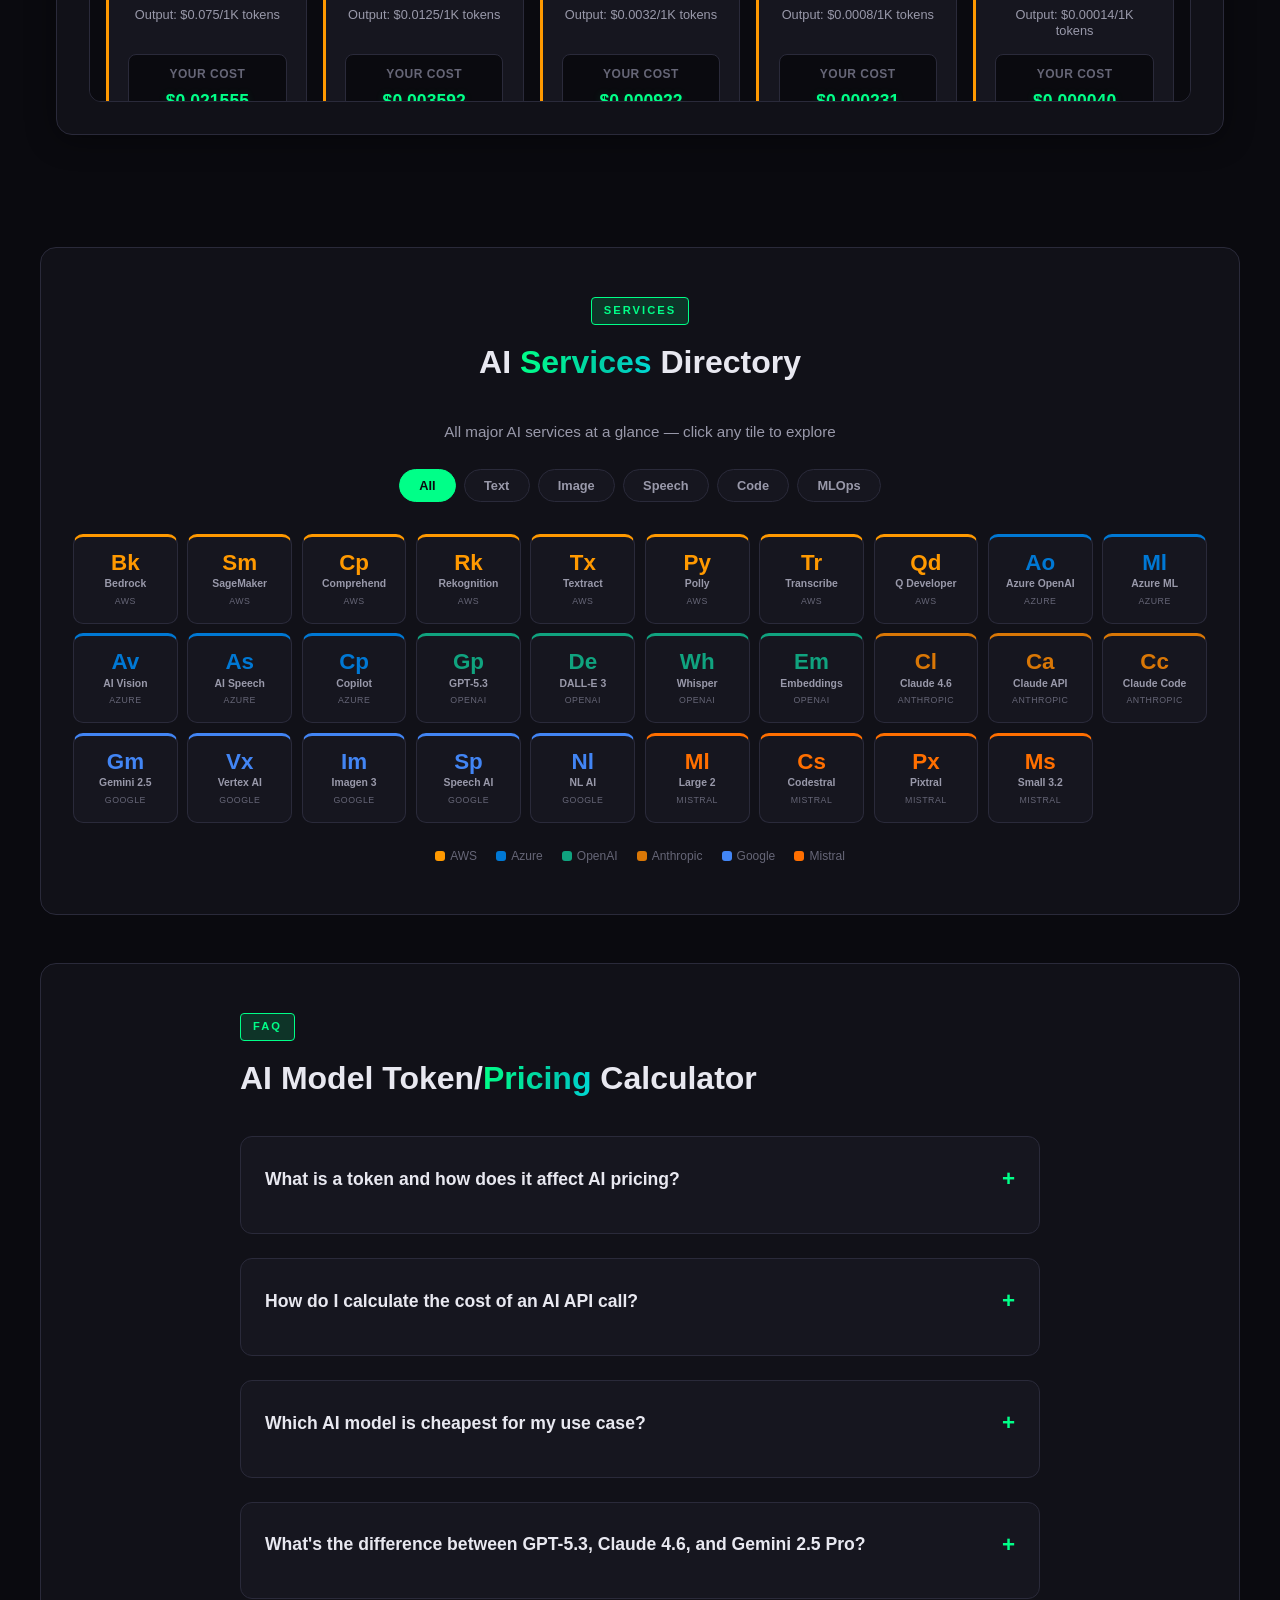
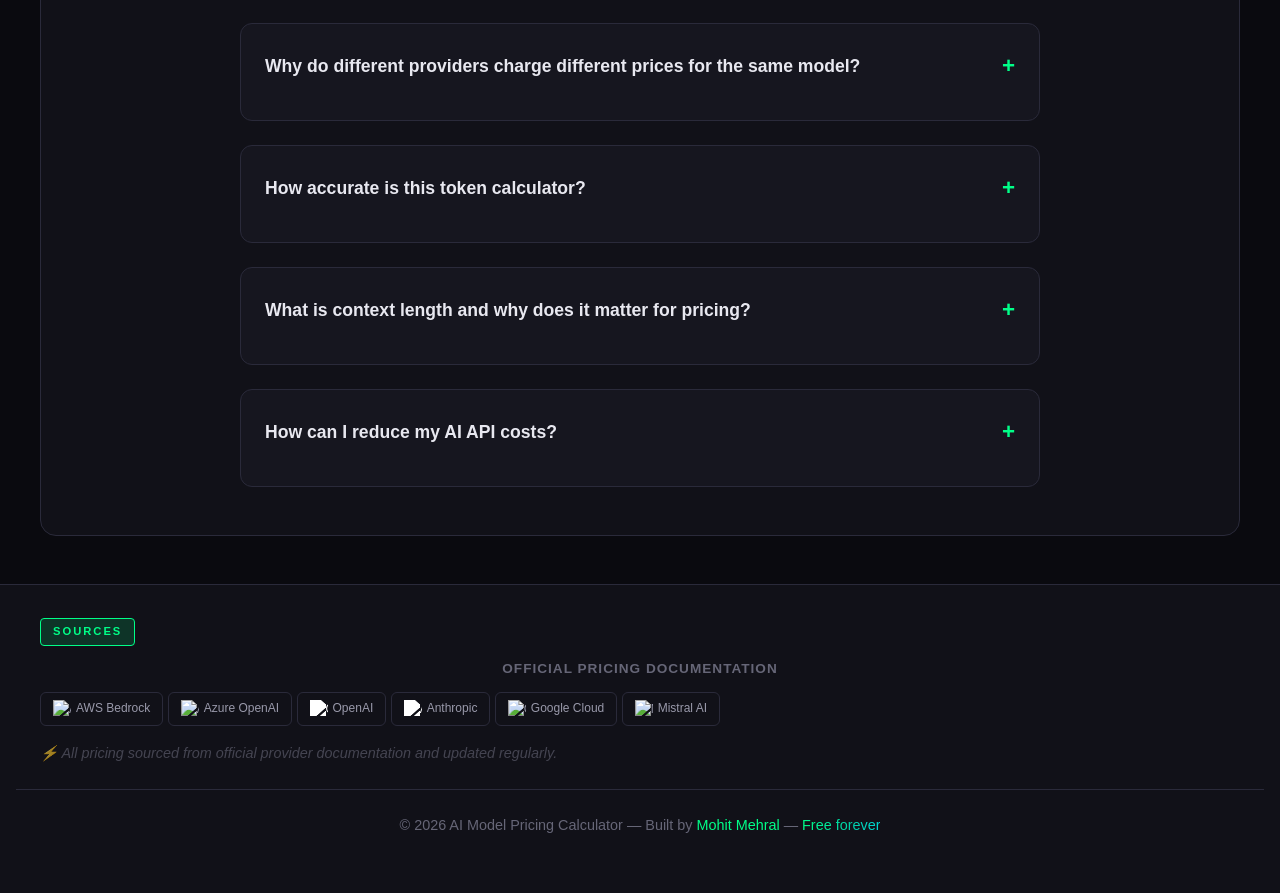
==== commit 50d94b80: "fix: favicon path to coin-logo.svg" ====
--- a/index.html
+++ b/index.html
@@ -4,7 +4,7 @@
     <meta charset="UTF-8">
     <meta name="viewport" content="width=device-width, initial-scale=1.0">
     <title>AI Model Pricing Calculator — Compare 70+ LLM model and their cost on based of token used | Free</title>
-    <link rel="icon" type="image/svg+xml" href="./favicon.svg">
+    <link rel="icon" type="image/svg+xml" href="./coin-logo.svg">
     <meta name="description" content="Free AI pricing calculator — compare token costs for 70+ LLM models across OpenAI GPT-5, Claude 4, Gemini 2.5, AWS Bedrock, Azure & Mistral. Real-time estimates.">
     <meta name="keywords" content="AI pricing calculator, OpenAI pricing, AWS Bedrock cost, Azure OpenAI pricing, Anthropic Claude pricing, Google Cloud AI pricing, AI model comparison, token calculator, LLM pricing, tokenizer, AI tokenization">
     <meta name="author" content="Mohit Mehral">
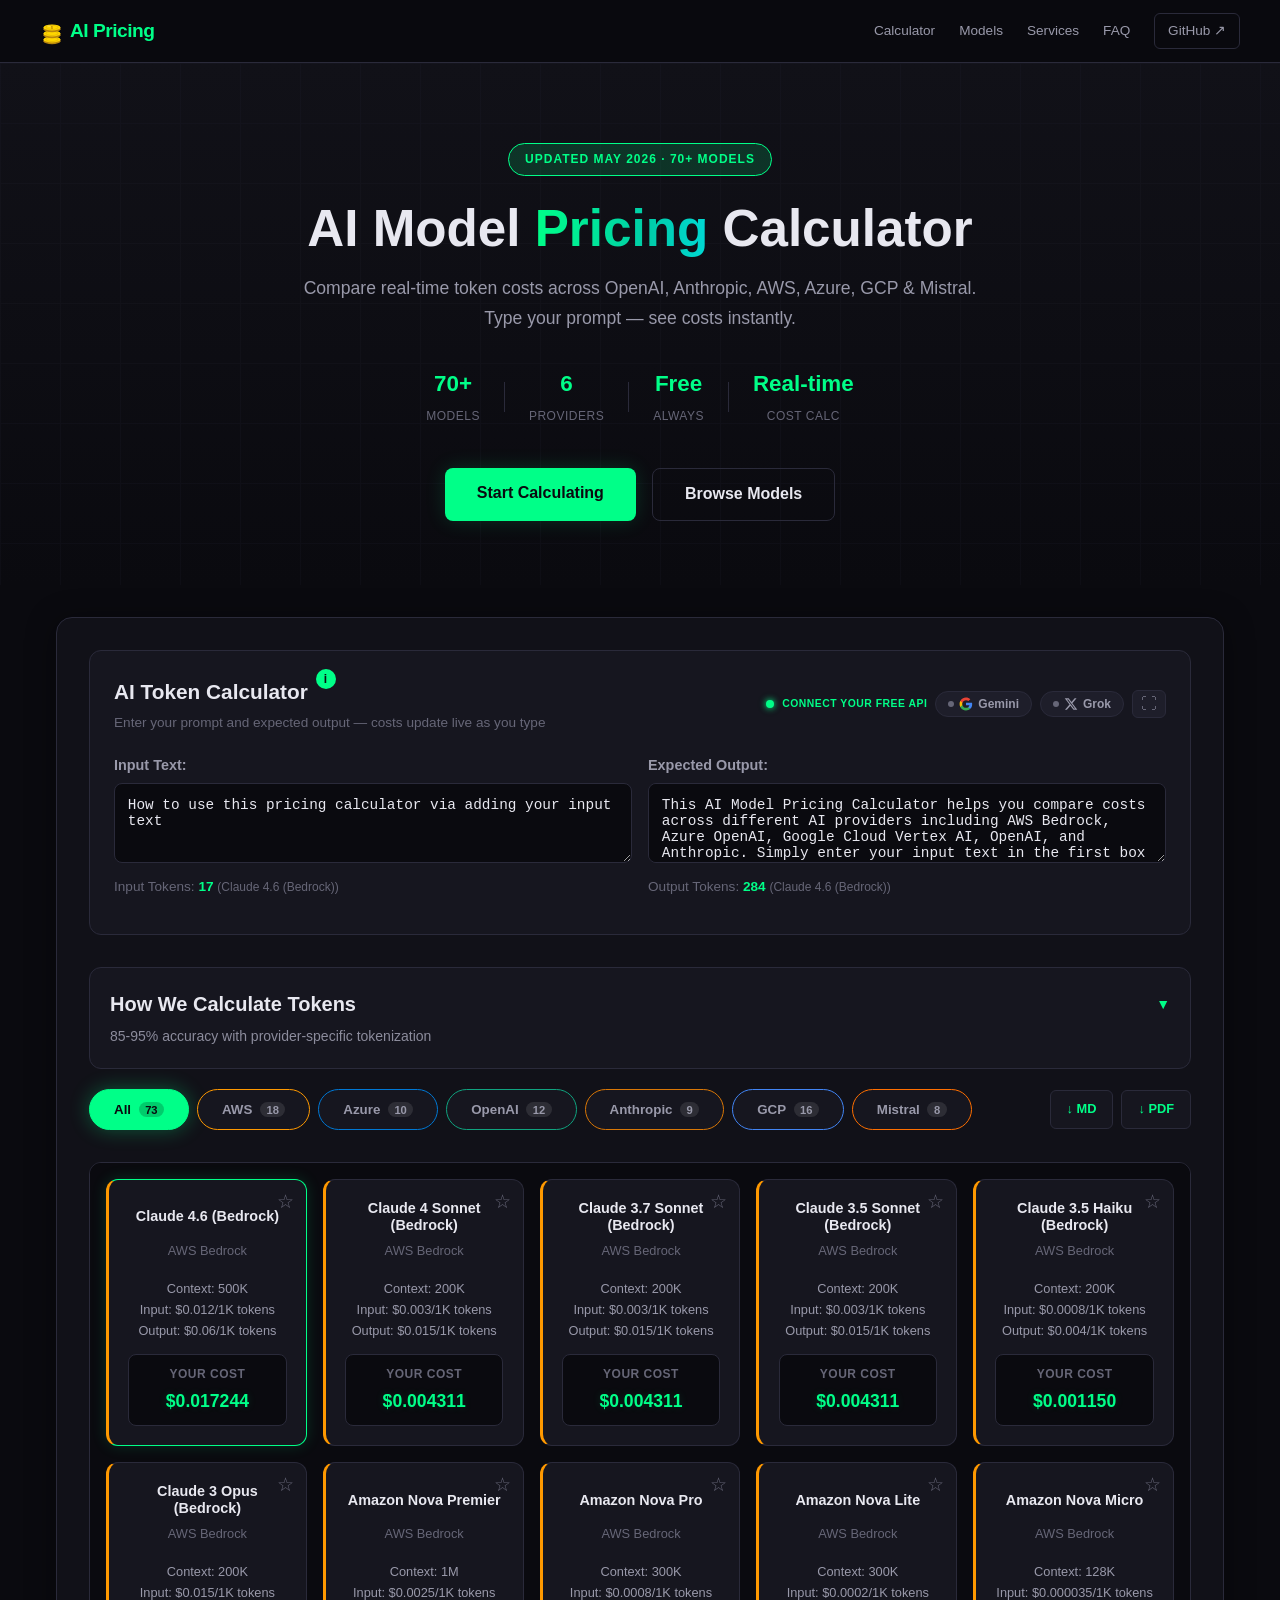
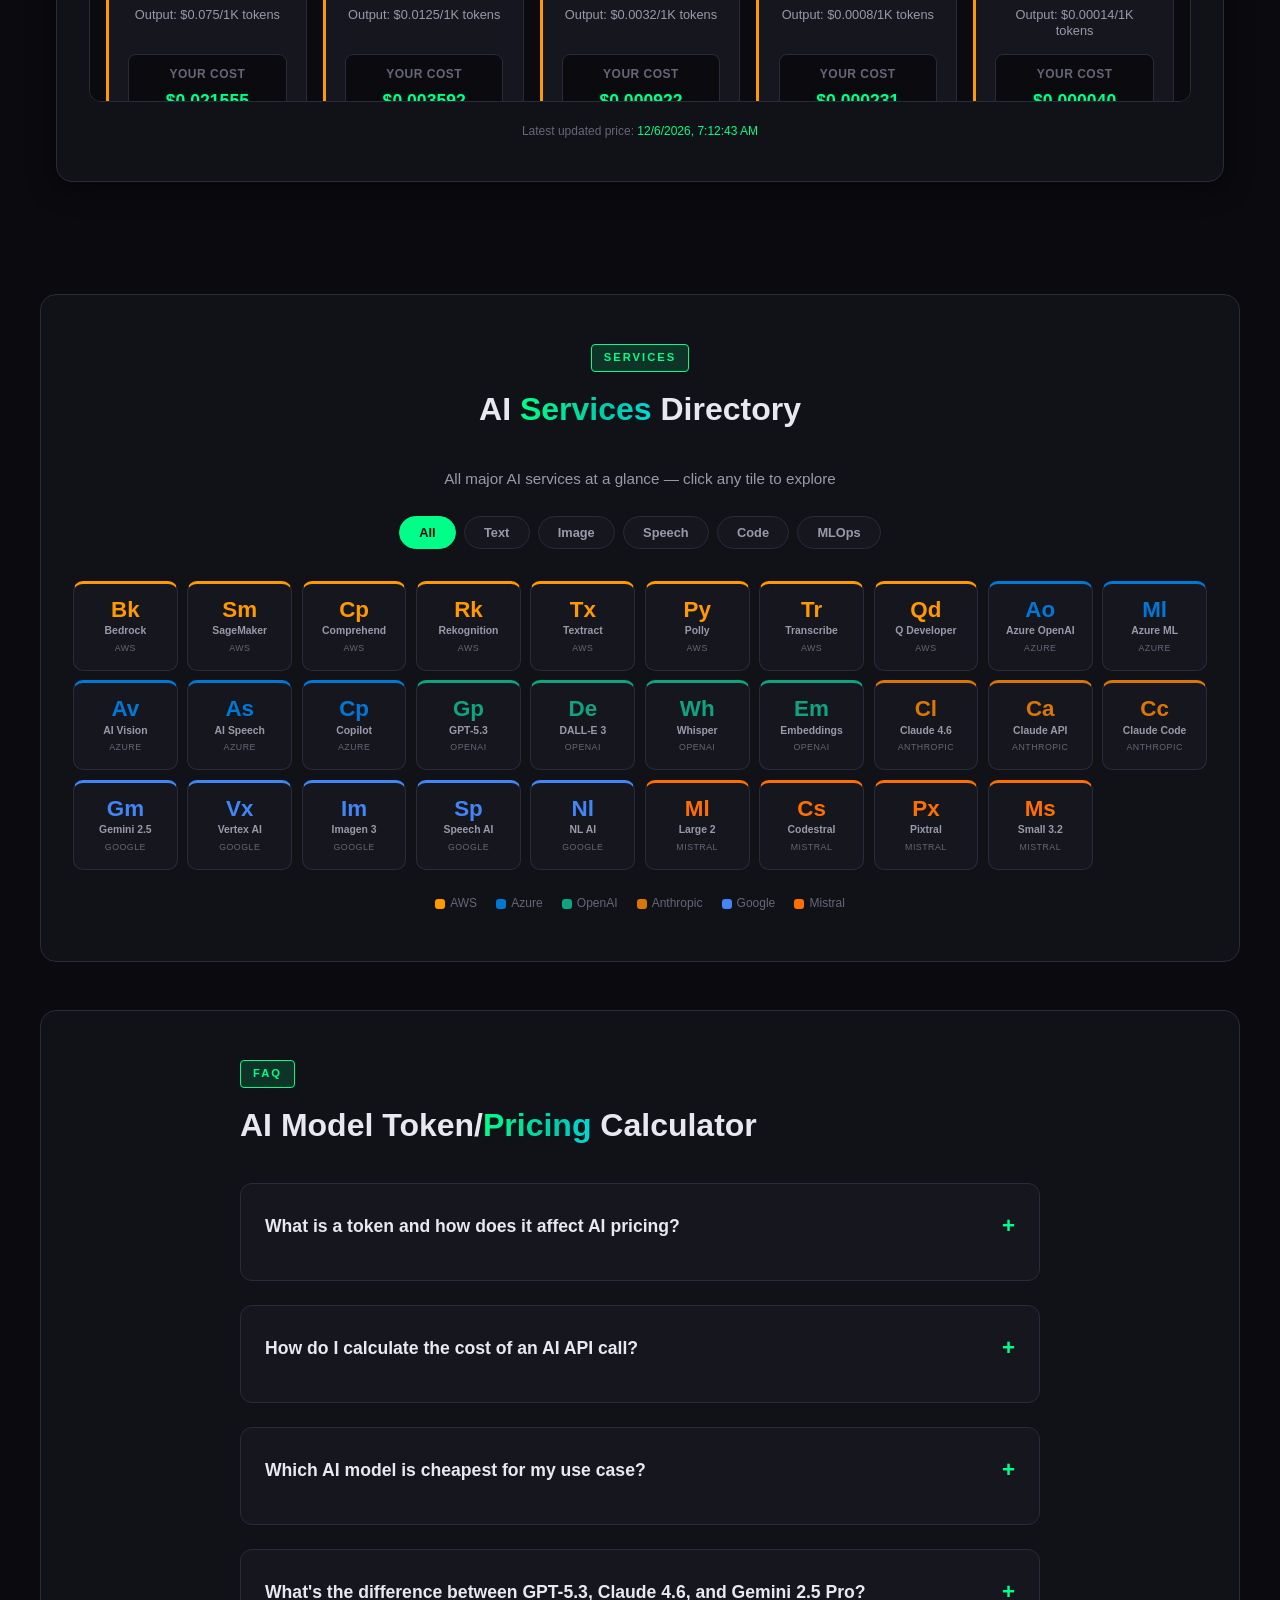
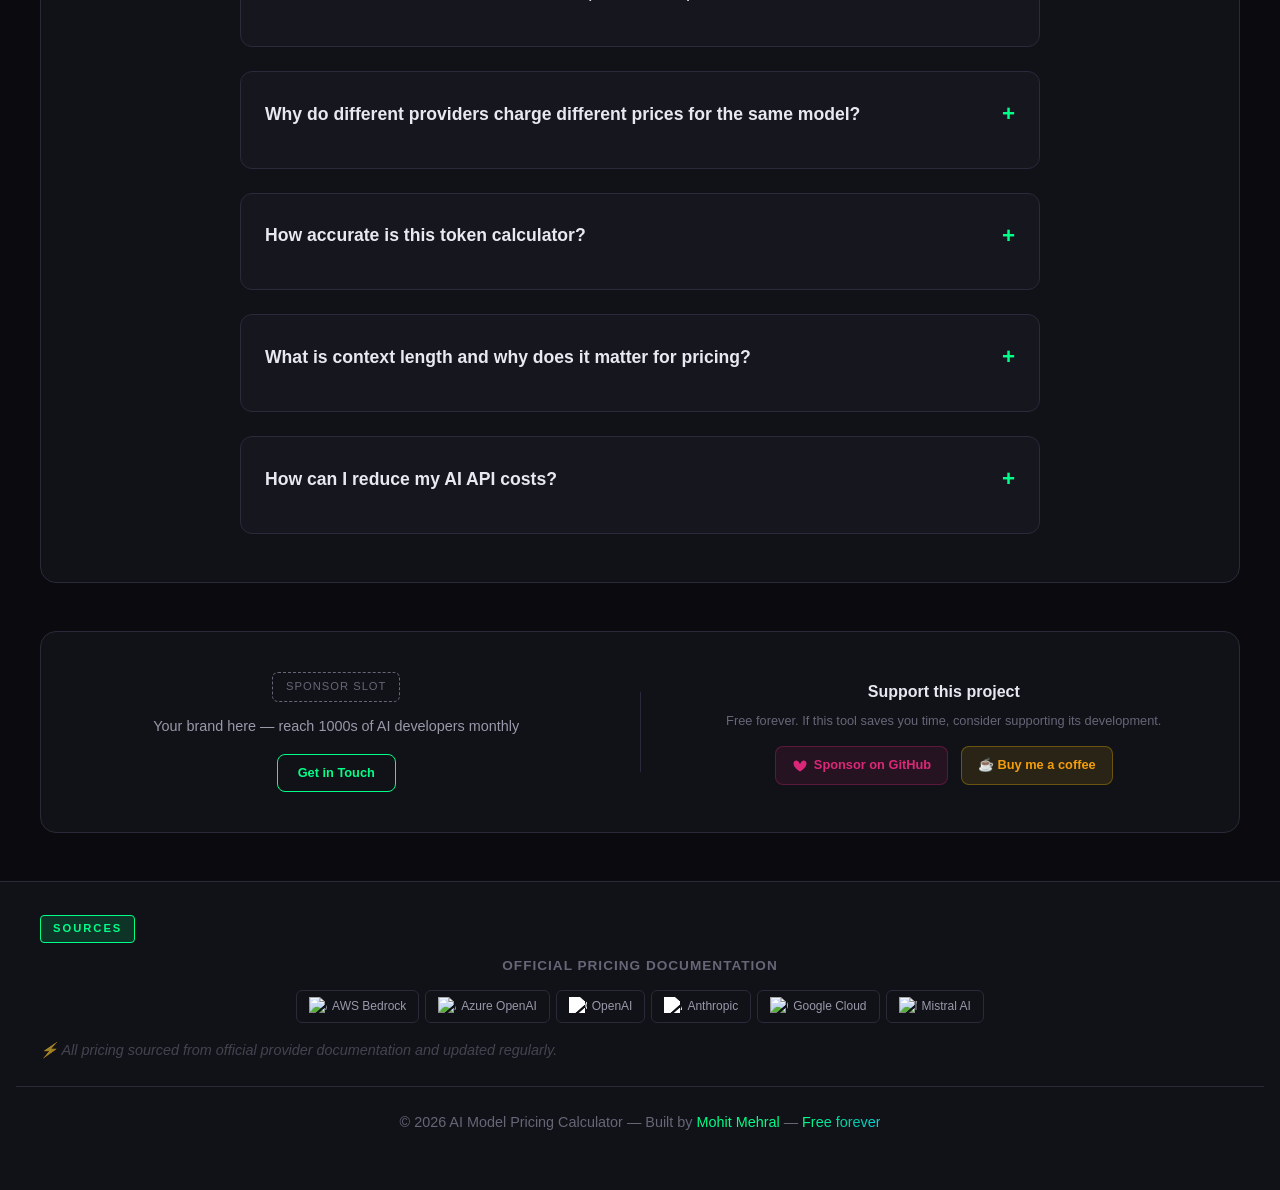
==== commit dd26e18a: "feat: full release - Gemini/Grok integration, sponsor section, layout fixes, minified JS, live dot, " ====
--- a/index.html
+++ b/index.html
@@ -92,9 +92,6 @@
     }
     </script>
     
-    <!-- Google AdSense -->
-    <script async src="https://pagead2.googlesyndication.com/pagead/js/adsbygoogle.js?client=ca-pub-5228411604893151"
-         crossorigin="anonymous"></script>
     
     <link rel="stylesheet" href="styles.css">
 </head>
@@ -150,8 +147,21 @@
                             </h2>
                             <p class="calc-desc">Enter your prompt and expected output — costs update live as you type</p>
                         </div>
-                        <div class="pricing-updated">Last updated: <time id="calc-last-updated">Loading...</time></div>
+                        <div class="calc-header-right">
+                            <span class="live-dot"></span><span class="connect-label">Connect Your Free API</span>
+                            <button id="gemini-connect-btn" class="gemini-btn" onclick="geminiAuth.connect('gemini')">
+                                <svg width="14" height="14" viewBox="0 0 24 24" fill="none"><path d="M22.56 12.25c0-.78-.07-1.53-.2-2.25H12v4.26h5.92c-.26 1.37-1.04 2.53-2.21 3.31v2.77h3.57c2.08-1.92 3.28-4.74 3.28-8.09z" fill="#4285F4"/><path d="M12 23c2.97 0 5.46-.98 7.28-2.66l-3.57-2.77c-.98.66-2.23 1.06-3.71 1.06-2.86 0-5.29-1.93-6.16-4.53H2.18v2.84C3.99 20.53 7.7 23 12 23z" fill="#34A853"/><path d="M5.84 14.09c-.22-.66-.35-1.36-.35-2.09s.13-1.43.35-2.09V7.07H2.18C1.43 8.55 1 10.22 1 12s.43 3.45 1.18 4.93l2.85-2.22.81-.62z" fill="#FBBC05"/><path d="M12 5.38c1.62 0 3.06.56 4.21 1.64l3.15-3.15C17.45 2.09 14.97 1 12 1 7.7 1 3.99 3.47 2.18 7.07l3.66 2.84c.87-2.6 3.3-4.53 6.16-4.53z" fill="#EA4335"/></svg>
+                                <span id="gemini-btn-text">Gemini</span>
+                            </button>
+                            <button id="grok-connect-btn" class="grok-btn-nav" onclick="geminiAuth.connect('grok')">
+                                <svg class="grok-icon" width="14" height="14" viewBox="0 0 24 24" fill="currentColor"><path d="M18.244 2.25h3.308l-7.227 8.26 8.502 11.24H16.17l-5.214-6.817L4.99 21.75H1.68l7.73-8.835L1.254 2.25H8.08l4.713 6.231zm-1.161 17.52h1.833L7.084 4.126H5.117z"/></svg>
+                                <span id="grok-btn-text">Grok</span>
+                            </button>
+                            <button id="gemini-generate-btn" class="generate-btn-inline hidden" onclick="geminiAuth.generate()">⚡ Generate</button>
+                            <button id="expand-calc-btn" class="expand-btn" onclick="toggleExpandCalc()" title="Expand calculator">⛶</button>
+                        </div>
                     </div>
+                    <p class="security-note hidden" id="security-note">🔒 Session only · Never stored · Cleared on tab close</p>
                     <div class="token-info-tooltip" id="token-info-tooltip">
                         <strong>What are Tokens?</strong><br>
                         When you run inference with AI models, you're charged for the number of tokens in your input and output. Tokens are text pieces that models process - different providers count tokens differently. Use this calculator to estimate token counts and refine your prompts to optimize costs and stay within quotas.
@@ -285,6 +295,7 @@
                     <h3 class="sr-only">AI Model Pricing Cards</h3>
                     <!-- Models will be populated by JavaScript -->
                 </section>
+                <div class="pricing-updated-bottom">Latest updated price: <time id="calc-last-updated">Loading...</time></div>
             </div>
             
         </section>
@@ -411,11 +422,38 @@
         </div>
     </section>
 
+
+    <!-- Sponsor Section -->
+    <section class="sponsor-section">
+        <div class="sponsor-inner">
+            <div class="sponsor-slot">
+                <div class="sponsor-badge">Sponsor Slot</div>
+                <p class="sponsor-text">Your brand here — reach 1000s of AI developers monthly</p>
+                <a href="mailto:mohitmehral@gmail.com?subject=Sponsorship%20Inquiry%20-%20AI%20Pricing%20Calculator" class="sponsor-cta">Get in Touch</a>
+            </div>
+            <div class="sponsor-divider"></div>
+            <div class="sponsor-support">
+                <p class="support-title">Support this project</p>
+                <p class="support-desc">Free forever. If this tool saves you time, consider supporting its development.</p>
+                <div class="support-links">
+                    <a href="https://github.com/sponsors/mohitmehral" target="_blank" rel="noopener" class="support-btn github-sponsor">
+                        <svg width="16" height="16" viewBox="0 0 16 16" fill="currentColor"><path d="M4.25 2.5c-1.336 0-2.75 1.164-2.75 3 0 2.15 1.58 4.144 3.365 5.682A20.565 20.565 0 008 13.393a20.561 20.561 0 003.135-2.211C12.92 9.644 14.5 7.65 14.5 5.5c0-1.836-1.414-3-2.75-3-1.373 0-2.609.986-3.029 2.456a.75.75 0 01-1.442 0C6.859 3.486 5.623 2.5 4.25 2.5z"/></svg>
+                        Sponsor on GitHub
+                    </a>
+                    <a href="https://buymeacoffee.com/mohitmehral" target="_blank" rel="noopener" class="support-btn coffee-btn">
+                        ☕ Buy me a coffee
+                    </a>
+                </div>
+            </div>
+        </div>
+    </section>
+
     <footer>
         <section class="pricing-info">
             <nav class="official-sources" aria-label="Official AI Provider Documentation">
                 <div class="section-label">Sources</div>
                 <h3>Official Pricing Documentation</h3>
+                <div class="sources-grid">
                     <a href="https://aws.amazon.com/bedrock/pricing/" target="_blank" rel="noopener" class="source-link" aria-label="AWS Bedrock official pricing documentation">
                         <img src="https://img.icons8.com/color/48/amazon-web-services.png" alt="AWS" class="footer-icon">
                         <span>AWS Bedrock</span>
@@ -449,8 +487,262 @@
         </div>
     </footer>
 
+    <script src="https://accounts.google.com/gsi/client" async defer></script>
+    <script type="importmap">
+    { "imports": { "@google/generative-ai": "https://esm.run/@google/generative-ai" } }
+    </script>
+    <script type="module">
+    import { GoogleGenerativeAI } from "@google/generative-ai";
+    window.GoogleGenerativeAI = GoogleGenerativeAI;
+    </script>
     <script src="https://cdn.jsdelivr.net/npm/tiktoken@1.0.10/dist/tiktoken.min.js"></script>
-    <script src="script-new.js?v=2026"></script>
+    <script src="script-new.min.js?v=2026"></script>
+    <script>
+    // Google Gemini Integration
+    // Step 1: OAuth for identity/trust
+    // Step 2: User gets free Gemini API key from AI Studio (no credit card)
+    const GOOGLE_CLIENT_ID = '788870211047-17389in7914h4bor388tdj3aj90p4n3a.apps.googleusercontent.com';
+
+    const geminiAuth = {
+        user: null,
+        apiKey: null,
+        provider: 'gemini',
+        selectedProvider: 'gemini',
+
+        connect(provider) {
+            this.selectedProvider = provider || 'gemini';
+            // Check if already has API key in session for this provider
+            const savedKey = sessionStorage.getItem('gemini-api-key');
+            const savedProvider = sessionStorage.getItem('ai-provider');
+            if (savedKey && savedProvider === this.selectedProvider) {
+                this.apiKey = savedKey;
+                this.provider = savedProvider;
+                this.showConnected('Connected');
+                return;
+            }
+            // Start OAuth for identity (Gemini) or go straight to key modal (Grok)
+            if (this.selectedProvider === 'gemini') {
+                const client = google.accounts.oauth2.initTokenClient({
+                    client_id: GOOGLE_CLIENT_ID,
+                    scope: 'https://www.googleapis.com/auth/userinfo.profile',
+                    callback: (response) => {
+                        if (response.access_token) {
+                            this.fetchProfile(response.access_token);
+                        }
+                    },
+                });
+                client.requestAccessToken();
+            } else {
+                this.showKeyModal(null);
+            }
+        },
+
+        fetchProfile(token) {
+            fetch('https://www.googleapis.com/oauth2/v2/userinfo', {
+                headers: { Authorization: `Bearer ${token}` }
+            })
+            .then(r => r.json())
+            .then(user => {
+                this.user = user;
+                this.showKeyModal(user);
+            })
+            .catch(() => this.showKeyModal(null));
+        },
+
+        showKeyModal(user) {
+            const name = user?.given_name || 'there';
+            const provider = this.selectedProvider;
+            const isGrok = provider === 'grok';
+            const modal = document.createElement('div');
+            modal.id = 'gemini-modal';
+            modal.innerHTML = `
+                <div class="gm-overlay" onclick="document.getElementById('gemini-modal').remove()"></div>
+                <div class="gm-dialog">
+                    <button class="gm-close" onclick="document.getElementById('gemini-modal').remove()">&times;</button>
+                    <h3>${isGrok ? '⚡ Connect Grok' : `Hi ${name}! Connect Gemini`}</h3>
+                    <p class="gm-desc">${isGrok ? 'Get your free Grok API key — no credit card needed.' : 'Get your free Gemini API key from Google AI Studio.'}</p>
+                    <a href="${isGrok ? 'https://console.x.ai' : 'https://aistudio.google.com/apikey'}" target="_blank" rel="noopener" class="gm-studio-btn ${isGrok ? 'grok-btn' : ''}">
+                        Get Free ${isGrok ? 'Grok' : 'Gemini'} Key ↗
+                    </a>
+                    <p class="provider-info">${isGrok ? '60 req/min · $25/mo free credits · Grok-3 Mini' : '1M tokens/day · 15 req/min · Gemini 2.0 Flash'}</p>
+                    <div class="gm-input-wrap">
+                        <label>Paste your key below:</label>
+                        <input type="password" id="gemini-key-input" placeholder="${isGrok ? 'xai-...' : 'AIzaSy...'}" autocomplete="off">
+                        <p class="gm-note">🔒 Stored in session only. Cleared when you close the tab. Sent only to ${isGrok ? 'Grok' : 'Google'}’s API.</p>
+                    </div>
+                    <button class="gm-save-btn" onclick="geminiAuth.saveKey()">Connect & Start</button>
+                </div>
+            `;
+            document.body.appendChild(modal);
+        },
+
+        saveKey() {
+            const input = document.getElementById('gemini-key-input');
+            const key = input.value.trim();
+            const provider = this.selectedProvider || 'gemini';
+
+            if (!key) {
+                input.style.borderColor = '#ff5050';
+                return;
+            }
+            if (provider === 'gemini' && !key.startsWith('AIza')) {
+                input.style.borderColor = '#ff5050';
+                input.placeholder = 'Gemini key starts with AIza...';
+                return;
+            }
+            if (provider === 'grok' && !key.startsWith('xai-')) {
+                input.style.borderColor = '#ff5050';
+                input.placeholder = 'Grok key starts with xai-...';
+                return;
+            }
+
+            this.apiKey = key;
+            this.provider = provider;
+            sessionStorage.setItem('gemini-api-key', key);
+            sessionStorage.setItem('ai-provider', provider);
+            document.getElementById('gemini-modal').remove();
+            this.showConnected(this.user?.given_name || 'Connected');
+        },
+
+        showConnected(name) {
+            const isGrok = this.provider === 'grok';
+            const geminiBtn = document.getElementById('gemini-connect-btn');
+            const grokBtn = document.getElementById('grok-connect-btn');
+            if (isGrok) {
+                grokBtn.classList.add('connected');
+                document.getElementById('grok-btn-text').textContent = name;
+                grokBtn.onclick = () => this.disconnect();
+                grokBtn.title = 'Click to disconnect';
+            } else {
+                geminiBtn.classList.add('connected');
+                document.getElementById('gemini-btn-text').textContent = name;
+                geminiBtn.onclick = () => this.disconnect();
+                geminiBtn.title = 'Click to disconnect';
+            }
+            document.getElementById('gemini-generate-btn').classList.remove('hidden');
+            document.getElementById('security-note').classList.remove('hidden');
+            document.getElementById('ai-rt-arrow').classList.add('hidden');
+            document.querySelector('.ai-realtime-block').style.borderStyle = 'solid';
+            document.querySelector('.ai-realtime-block').style.animation = 'none';
+        },
+
+        disconnect() {
+            this.apiKey = null;
+            this.user = null;
+            this.provider = null;
+            sessionStorage.removeItem('gemini-api-key');
+            sessionStorage.removeItem('ai-provider');
+            const geminiBtn = document.getElementById('gemini-connect-btn');
+            const grokBtn = document.getElementById('grok-connect-btn');
+            geminiBtn.classList.remove('connected');
+            grokBtn.classList.remove('connected');
+            document.getElementById('gemini-btn-text').textContent = 'Gemini';
+            document.getElementById('grok-btn-text').textContent = 'Grok';
+            geminiBtn.onclick = () => this.connect('gemini');
+            grokBtn.onclick = () => this.connect('grok');
+            geminiBtn.title = '';
+            grokBtn.title = '';
+            document.getElementById('gemini-generate-btn').classList.add('hidden');
+            document.getElementById('security-note').classList.add('hidden');
+            document.getElementById('ai-rt-arrow').classList.remove('hidden');
+            document.querySelector('.ai-realtime-block').style.borderStyle = 'dashed';
+            document.querySelector('.ai-realtime-block').style.animation = 'softGlow 3s ease infinite';
+        },
+
+        async generate() {
+            if (!this.apiKey) { this.connect(); return; }
+
+            const input = document.getElementById('input-text').value.trim();
+            if (!input) return;
+
+            const btn = document.getElementById('gemini-generate-btn');
+            const outputEl = document.getElementById('output-text');
+            btn.disabled = true;
+            btn.textContent = '⏳ Generating...';
+            outputEl.value = 'Generating response...';
+
+            try {
+                let text;
+                if (this.provider === 'grok') {
+                    text = await this.callGrok(input);
+                } else {
+                    text = await this.callGemini(input);
+                }
+                outputEl.value = text || 'No response generated.';
+                outputEl.dispatchEvent(new Event('input'));
+                if (typeof app !== 'undefined') app.calculateTokens();
+            } catch (err) {
+                const msg = err.message || '';
+                if (msg.includes('quota') || msg.includes('429') || msg.includes('retry') || msg.includes('rate_limit')) {
+                    const wait = msg.match(/(\d+\.?\d*)s/);
+                    outputEl.value = `⏳ Rate limit hit. Please wait ${wait ? wait[1] : '15'}s and try again.`;
+                } else if (msg.includes('API_KEY_INVALID') || msg.includes('401') || msg.includes('invalid_api_key') || msg.includes('API key not valid')) {
+                    sessionStorage.removeItem('gemini-api-key');
+                    sessionStorage.removeItem('ai-provider');
+                    this.apiKey = null;
+                    outputEl.value = 'Invalid API key. Please reconnect.';
+                    this.disconnect();
+                } else if (msg.includes('SDK still loading')) {
+                    outputEl.value = msg;
+                } else {
+                    outputEl.value = `Error: ${msg}`;
+                }
+                console.error('AI error:', err);
+            } finally {
+                btn.disabled = false;
+                btn.textContent = '⚡ Get Real Response';
+            }
+        },
+
+        async callGemini(input) {
+            if (typeof GoogleGenerativeAI === 'undefined') {
+                throw new Error('AI SDK still loading. Please wait a moment and try again.');
+            }
+            const genAI = new GoogleGenerativeAI(this.apiKey);
+            const model = genAI.getGenerativeModel({ model: 'gemini-2.0-flash' });
+            const result = await model.generateContent(input);
+            return result.response.text();
+        },
+
+        async callGrok(input) {
+            const res = await fetch('https://api.x.ai/v1/chat/completions', {
+                method: 'POST',
+                headers: {
+                    'Authorization': `Bearer ${this.apiKey}`,
+                    'Content-Type': 'application/json'
+                },
+                body: JSON.stringify({
+                    model: 'grok-3-mini',
+                    messages: [{ role: 'user', content: input }],
+                    max_tokens: 1024
+                })
+            });
+            const data = await res.json();
+            if (data.error) throw new Error(data.error.message || 'Grok API error');
+            return data.choices?.[0]?.message?.content || 'No response.';
+        }
+    };
+
+    window.addEventListener('DOMContentLoaded', () => {
+        const savedKey = sessionStorage.getItem('gemini-api-key');
+        const savedProvider = sessionStorage.getItem('ai-provider');
+        if (savedKey) {
+            geminiAuth.apiKey = savedKey;
+            geminiAuth.provider = savedProvider || 'gemini';
+            geminiAuth.showConnected('Connected');
+        }
+    });
+
+
+    // Expand/Collapse Calculator
+    function toggleExpandCalc() {
+        const calc = document.getElementById('calculator-section');
+        const btn = document.getElementById('expand-calc-btn');
+        calc.classList.toggle('expanded');
+        btn.textContent = calc.classList.contains('expanded') ? '✖' : '⛶';
+        btn.title = calc.classList.contains('expanded') ? 'Collapse calculator' : 'Expand calculator';
+    }
+    </script>
     <script>
     document.querySelectorAll('.svc-tab').forEach(btn => {
         btn.addEventListener('click', () => {
--- a/styles.css
+++ b/styles.css
@@ -249,14 +249,353 @@
     margin-top: 4px;
 }
 
-.pricing-updated {
-    font-size: 11px;
-    color: var(--text-muted);
-    font-weight: normal;
-}
-
-.pricing-updated time {
-    color: var(--neon);
+
+/* Calc Header Right */
+.calc-header-right {
+    display: flex;
+    align-items: center;
+    gap: 8px;
+    flex-wrap: wrap;
+}
+.calc-header-right .connect-label {
+    width: auto;
+    margin-bottom: 0;
+}
+
+/* Pricing Updated Bottom */
+.pricing-updated-bottom {
+    text-align: center;
+    font-size: 0.75rem;
+    color: var(--text-muted);
+    margin-top: 12px;
+    padding: 8px;
+}
+.pricing-updated-bottom time {
+    color: var(--neon);
+}
+
+
+
+/* Expand Button */
+.expand-btn {
+    padding: 4px 8px;
+    background: var(--bg-hover);
+    border: 1px solid var(--border);
+    border-radius: 6px;
+    color: var(--text-muted);
+    font-size: 1rem;
+    cursor: pointer;
+    transition: all 0.2s;
+}
+.expand-btn:hover {
+    border-color: var(--neon);
+    color: var(--neon);
+}
+
+/* Expanded Calculator */
+.calculator.expanded {
+    position: fixed;
+    inset: 0;
+    z-index: 9998;
+    margin: 0;
+    border-radius: 0;
+    overflow-y: auto;
+    background: var(--bg-primary);
+    border: none;
+    padding: 2rem;
+}
+.calculator.expanded textarea {
+    min-height: 60vh;
+}
+
+
+/* Gemini & Grok Connect Buttons */
+.ai-connect-group {
+    display: flex;
+    gap: 6px;
+    align-items: center;
+    flex-wrap: wrap;
+}
+/* Live Dot */
+.live-dot {
+    width: 8px;
+    height: 8px;
+    border-radius: 50%;
+    background: var(--neon);
+    box-shadow: 0 0 6px var(--neon), 0 0 12px var(--neon-glow);
+    animation: liveBlink 1.5s ease-in-out infinite;
+    flex-shrink: 0;
+}
+@keyframes liveBlink {
+    0%, 100% { opacity: 1; transform: scale(1); }
+    50% { opacity: 0.4; transform: scale(0.8); }
+}
+
+.connect-label {
+    font-size: 0.65rem;
+    font-weight: 700;
+    color: var(--neon);
+    text-transform: uppercase;
+    letter-spacing: 0.5px;
+    width: 100%;
+    margin-bottom: 2px;
+}
+.generate-btn-inline {
+    padding: 5px 12px;
+    background: var(--neon);
+    border: none;
+    border-radius: 20px;
+    color: var(--bg-primary);
+    font-size: 0.75rem;
+    font-weight: 700;
+    cursor: pointer;
+    transition: all 0.2s;
+}
+.generate-btn-inline:hover {
+    box-shadow: 0 0 12px var(--neon-glow-strong);
+    transform: translateY(-1px);
+}
+.generate-btn-inline:disabled {
+    opacity: 0.6;
+    cursor: not-allowed;
+    transform: none;
+}
+.generate-btn-inline.hidden {
+    display: none;
+}
+.gemini-btn, .grok-btn-nav {
+    display: flex;
+    align-items: center;
+    gap: 5px;
+    padding: 5px 12px;
+    background: var(--bg-hover);
+    border: 1px solid var(--border);
+    border-radius: 20px;
+    color: var(--text-secondary);
+    font-size: 0.75rem;
+    font-weight: 600;
+    cursor: pointer;
+    transition: all 0.3s;
+}
+.gemini-btn:hover { border-color: #4285f4; color: var(--text-primary); }
+.grok-btn-nav:hover { border-color: #1da1f2; color: var(--text-primary); }
+.gemini-btn.connected, .grok-btn-nav.connected {
+    border-color: var(--neon);
+    color: var(--neon);
+    background: var(--neon-glow);
+}
+.gemini-btn.connected:hover, .grok-btn-nav.connected:hover {
+    border-color: #ff5050;
+    color: #ff5050;
+    background: rgba(255,80,80,0.1);
+}
+.gemini-btn::before, .grok-btn-nav::before {
+    content: "";
+    width: 6px;
+    height: 6px;
+    border-radius: 50%;
+    background: var(--text-muted);
+    flex-shrink: 0;
+}
+.gemini-btn.connected::before, .grok-btn-nav.connected::before {
+    background: var(--neon);
+    box-shadow: 0 0 6px var(--neon);
+    animation: pulse-dot 2s ease infinite;
+}
+.grok-icon { font-size: 0.85rem; }
+@keyframes pulse-dot {
+    0%, 100% { opacity: 1; }
+    50% { opacity: 0.5; }
+}
+
+/* Generate Button */
+.generate-btn {
+    margin-top: 8px;
+    padding: 8px 16px;
+    background: linear-gradient(135deg, #4285f4, #34a853);
+    border: none;
+    border-radius: 8px;
+    color: white;
+    font-size: 0.82rem;
+    font-weight: 700;
+    cursor: pointer;
+    transition: all 0.2s;
+    width: 100%;
+}
+.generate-btn:hover {
+    transform: translateY(-1px);
+    box-shadow: 0 4px 15px rgba(66,133,244,0.3);
+}
+.generate-btn:disabled {
+    opacity: 0.6;
+    cursor: not-allowed;
+    transform: none;
+}
+.generate-btn.hidden {
+    display: none;
+}
+
+/* Security Note */
+.security-note {
+    font-size: 0.7rem;
+    color: var(--text-muted);
+    margin-top: 6px;
+    line-height: 1.4;
+    padding: 6px 8px;
+    background: var(--bg-hover);
+    border-radius: 6px;
+    border-left: 2px solid var(--neon);
+}
+.security-note.hidden {
+    display: none;
+}
+
+/* Gemini Modal */
+#gemini-modal {
+    position: fixed;
+    inset: 0;
+    z-index: 9999;
+    display: flex;
+    align-items: center;
+    justify-content: center;
+}
+.gm-overlay {
+    position: absolute;
+    inset: 0;
+    background: rgba(0,0,0,0.7);
+    backdrop-filter: blur(4px);
+}
+.gm-dialog {
+    position: relative;
+    background: var(--bg-secondary);
+    border: 1px solid var(--border);
+    border-radius: 16px;
+    padding: 2rem;
+    max-width: 420px;
+    width: 90%;
+    text-align: center;
+}
+.gm-dialog h3 {
+    color: var(--text-primary);
+    font-size: 1.3rem;
+    margin-bottom: 0.5rem;
+}
+.gm-desc {
+    color: var(--text-secondary);
+    font-size: 0.85rem;
+    line-height: 1.6;
+    margin-bottom: 1.2rem;
+}
+.gm-close {
+    position: absolute;
+    top: 12px;
+    right: 16px;
+    background: none;
+    border: none;
+    color: var(--text-muted);
+    font-size: 1.5rem;
+    cursor: pointer;
+}
+.gm-close:hover { color: var(--text-primary); }
+.gm-studio-btn {
+    display: inline-block;
+    padding: 10px 20px;
+    background: linear-gradient(135deg, #4285f4, #34a853);
+    color: white;
+    border-radius: 8px;
+    text-decoration: none;
+    font-weight: 700;
+    font-size: 0.85rem;
+    margin-bottom: 1.5rem;
+    transition: transform 0.2s;
+}
+.gm-studio-btn:hover { transform: translateY(-2px); }
+.gm-input-wrap {
+    text-align: left;
+    margin-bottom: 1rem;
+}
+.gm-input-wrap label {
+    display: block;
+    color: var(--text-secondary);
+    font-size: 0.8rem;
+    font-weight: 600;
+    margin-bottom: 6px;
+}
+.gm-input-wrap input {
+    width: 100%;
+    padding: 10px 12px;
+    background: var(--bg-primary);
+    border: 1px solid var(--border);
+    border-radius: 8px;
+    color: var(--text-primary);
+    font-size: 0.85rem;
+    outline: none;
+    transition: border-color 0.2s;
+}
+.gm-input-wrap input:focus {
+    border-color: var(--neon);
+}
+.gm-note {
+    font-size: 0.7rem;
+    color: var(--text-muted);
+    margin-top: 8px;
+    line-height: 1.4;
+}
+.gm-save-btn {
+    width: 100%;
+    padding: 10px;
+    background: var(--neon);
+    color: var(--bg-primary);
+    border: none;
+    border-radius: 8px;
+    font-weight: 700;
+    font-size: 0.9rem;
+    cursor: pointer;
+    transition: box-shadow 0.2s;
+}
+.gm-save-btn:hover {
+    box-shadow: 0 0 20px var(--neon-glow-strong);
+}
+
+/* Provider Toggle */
+.provider-toggle {
+    display: flex;
+    gap: 0;
+    margin-bottom: 1.2rem;
+    background: var(--bg-primary);
+    border-radius: 8px;
+    padding: 3px;
+    border: 1px solid var(--border);
+}
+.pt-btn {
+    flex: 1;
+    padding: 8px 12px;
+    border: none;
+    background: transparent;
+    color: var(--text-muted);
+    font-size: 0.8rem;
+    font-weight: 600;
+    cursor: pointer;
+    border-radius: 6px;
+    transition: all 0.2s;
+}
+.pt-btn.active {
+    background: var(--neon);
+    color: var(--bg-primary);
+}
+.pt-btn:hover:not(.active) {
+    color: var(--text-primary);
+}
+.provider-panel {
+    margin-bottom: 1rem;
+}
+.provider-info {
+    font-size: 0.7rem;
+    color: var(--text-muted);
+    margin-top: 6px;
+}
+.grok-btn {
+    background: linear-gradient(135deg, #000000, #1da1f2) !important;
 }
 
 .calc-inputs {
@@ -772,6 +1111,120 @@
     text-shadow: 0 0 8px var(--neon-glow);
 }
 
+/* ===== SPONSOR SECTION ===== */
+.sponsor-section {
+    max-width: 1200px;
+    margin: 3rem auto;
+    padding: 2.5rem 2rem;
+    background: var(--bg-secondary);
+    border-radius: 16px;
+    border: 1px solid var(--border);
+}
+.sponsor-inner {
+    display: flex;
+    align-items: center;
+    justify-content: center;
+    gap: 2.5rem;
+    flex-wrap: wrap;
+}
+.sponsor-slot {
+    text-align: center;
+    flex: 1;
+    min-width: 250px;
+}
+.sponsor-badge {
+    display: inline-block;
+    padding: 0.3rem 0.8rem;
+    border: 1px dashed var(--text-muted);
+    border-radius: 6px;
+    font-size: 0.7rem;
+    color: var(--text-muted);
+    text-transform: uppercase;
+    letter-spacing: 1px;
+    margin-bottom: 0.8rem;
+}
+.sponsor-text {
+    color: var(--text-secondary);
+    font-size: 0.9rem;
+    margin-bottom: 1rem;
+}
+.sponsor-cta {
+    display: inline-block;
+    padding: 8px 20px;
+    border: 1px solid var(--neon);
+    border-radius: 8px;
+    color: var(--neon);
+    text-decoration: none;
+    font-size: 0.8rem;
+    font-weight: 600;
+    transition: all 0.2s;
+}
+.sponsor-cta:hover {
+    background: var(--neon-glow);
+    box-shadow: 0 0 12px var(--neon-glow);
+}
+.sponsor-divider {
+    width: 1px;
+    height: 80px;
+    background: var(--border);
+}
+.sponsor-support {
+    text-align: center;
+    flex: 1;
+    min-width: 250px;
+}
+.support-title {
+    font-size: 1rem;
+    font-weight: 700;
+    color: var(--text-primary);
+    margin-bottom: 0.4rem;
+}
+.support-desc {
+    font-size: 0.8rem;
+    color: var(--text-muted);
+    margin-bottom: 1rem;
+    line-height: 1.5;
+}
+.support-links {
+    display: flex;
+    gap: 0.8rem;
+    justify-content: center;
+    flex-wrap: wrap;
+}
+.support-btn {
+    display: inline-flex;
+    align-items: center;
+    gap: 6px;
+    padding: 8px 16px;
+    border-radius: 8px;
+    text-decoration: none;
+    font-size: 0.8rem;
+    font-weight: 600;
+    transition: all 0.2s;
+}
+.github-sponsor {
+    background: rgba(219, 39, 119, 0.1);
+    border: 1px solid rgba(219, 39, 119, 0.3);
+    color: #db2777;
+}
+.github-sponsor:hover {
+    background: rgba(219, 39, 119, 0.2);
+    transform: translateY(-2px);
+}
+.coffee-btn {
+    background: rgba(255, 200, 0, 0.1);
+    border: 1px solid rgba(255, 200, 0, 0.3);
+    color: #f59e0b;
+}
+.coffee-btn:hover {
+    background: rgba(255, 200, 0, 0.2);
+    transform: translateY(-2px);
+}
+@media (max-width: 768px) {
+    .sponsor-inner { flex-direction: column; gap: 1.5rem; }
+    .sponsor-divider { width: 80px; height: 1px; }
+}
+
 /* Footer */
 footer {
     background: var(--bg-secondary);
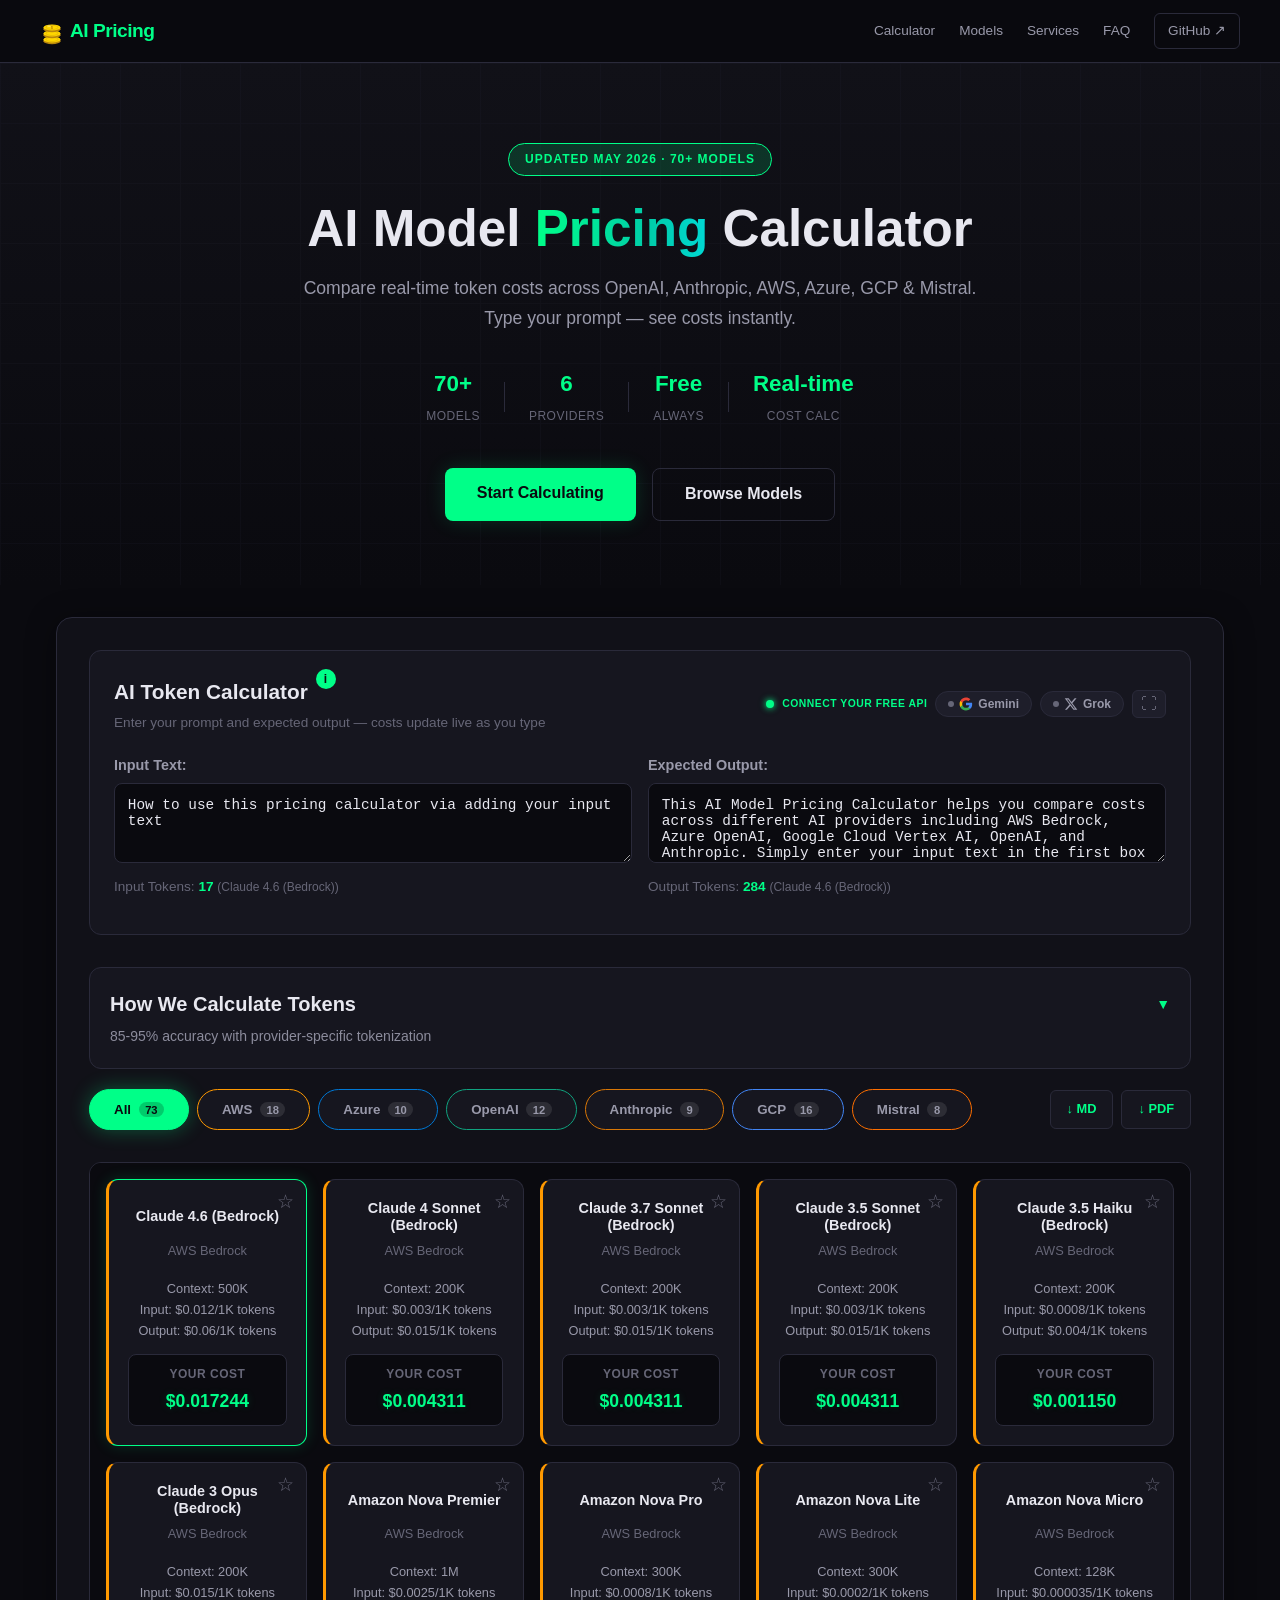
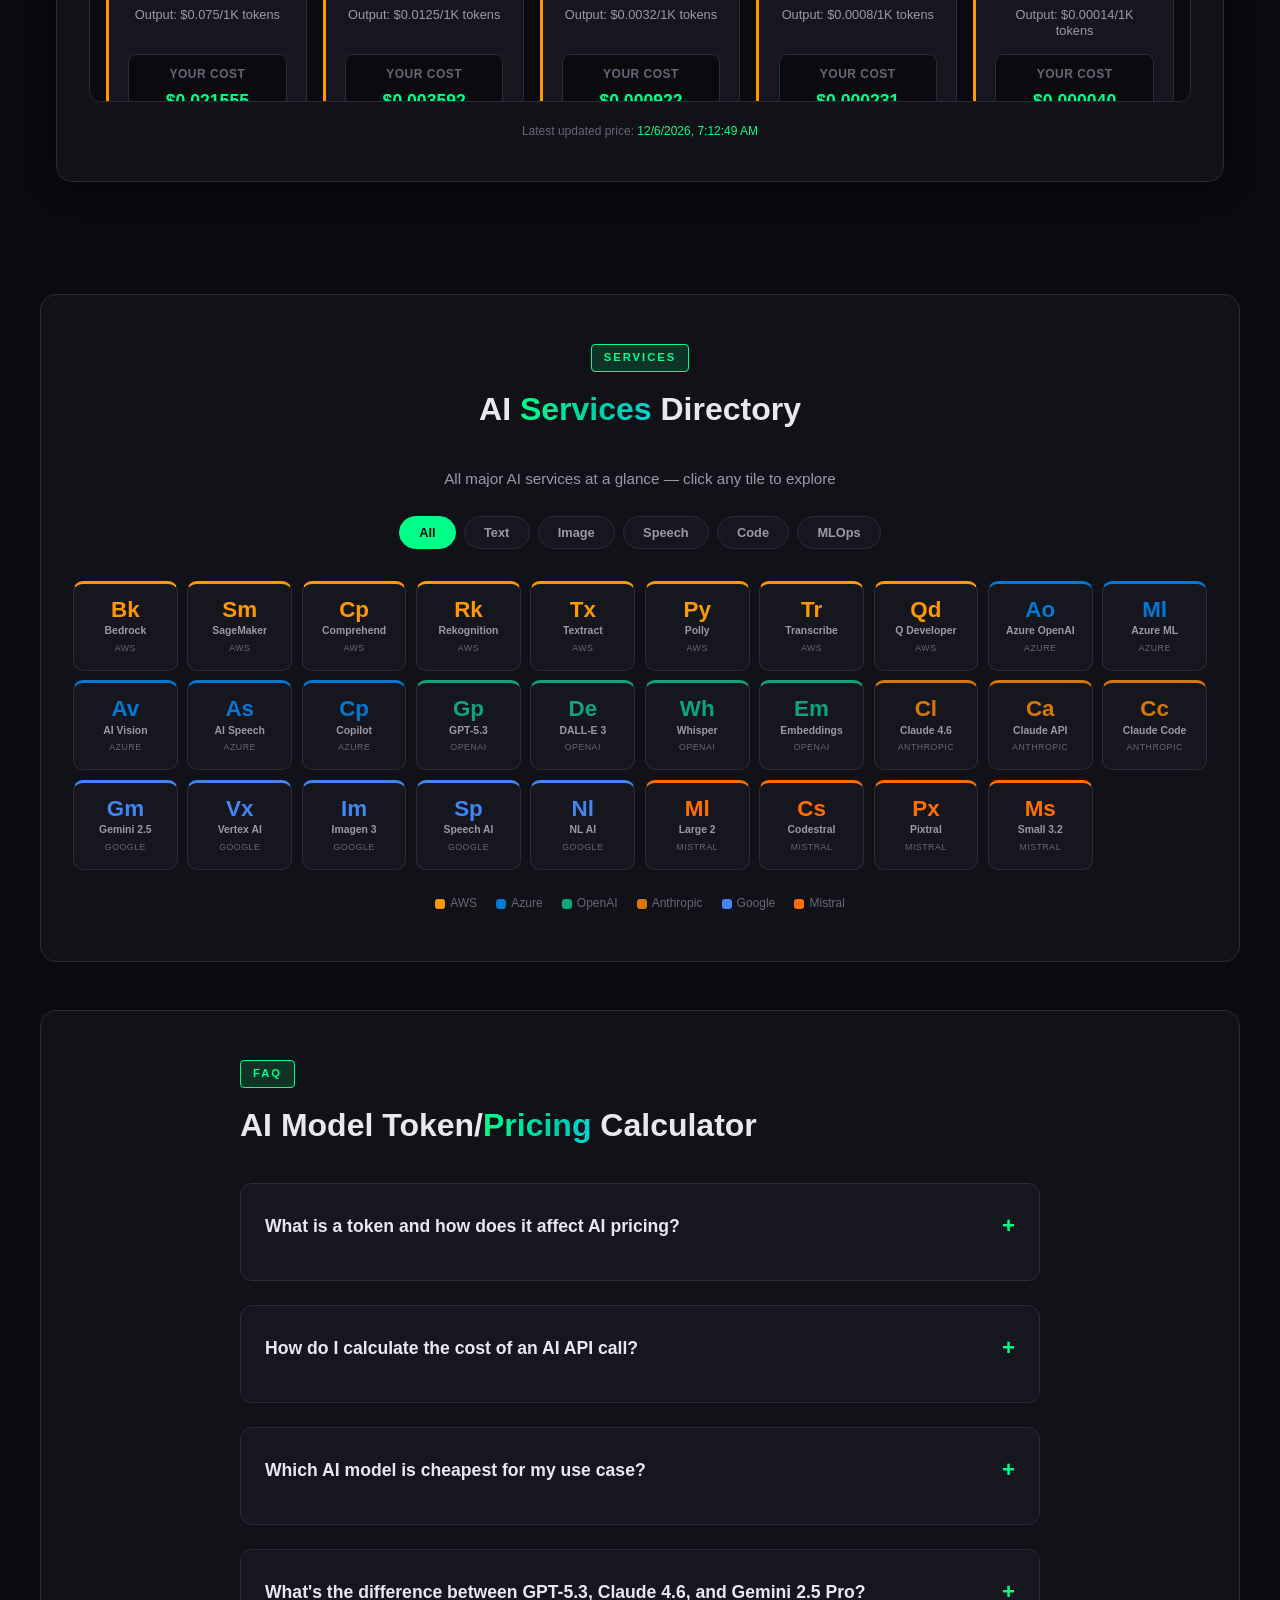
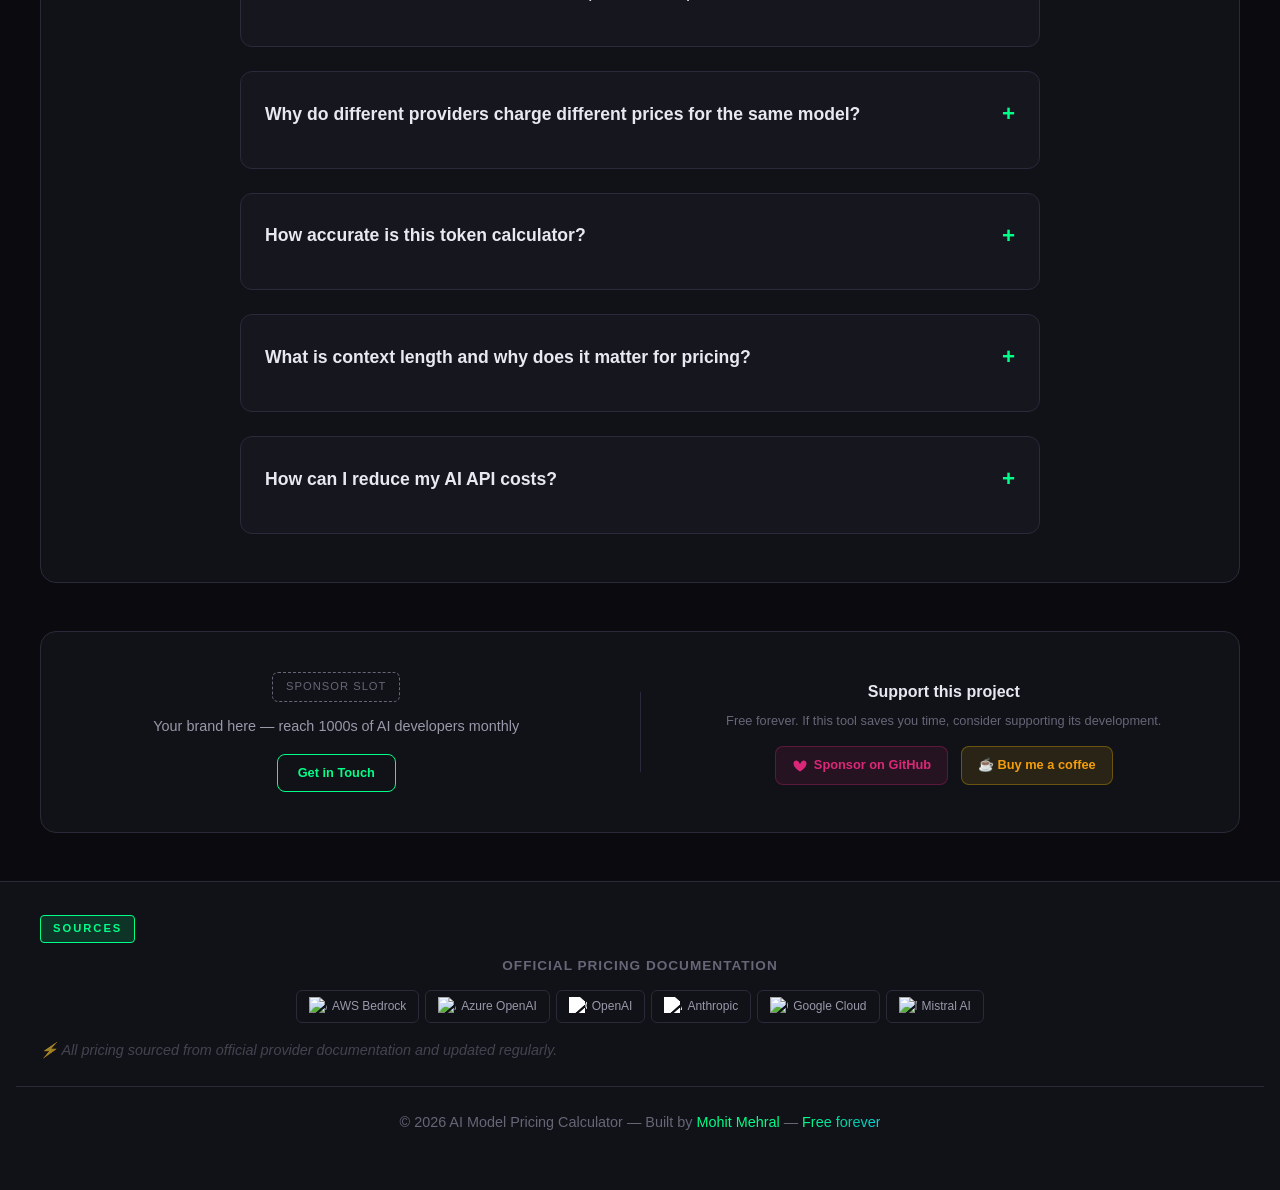
==== commit dee65a73: "add UTM tracking to all provider links + GA4 outbound click events" ====
--- a/index.html
+++ b/index.html
@@ -454,27 +454,27 @@
                 <div class="section-label">Sources</div>
                 <h3>Official Pricing Documentation</h3>
                 <div class="sources-grid">
-                    <a href="https://aws.amazon.com/bedrock/pricing/" target="_blank" rel="noopener" class="source-link" aria-label="AWS Bedrock official pricing documentation">
+                    <a href="https://aws.amazon.com/bedrock/pricing/?utm_source=ai-pricing-calculator&utm_medium=referral&utm_campaign=footer_sources&utm_content=aws_bedrock" target="_blank" rel="noopener" class="source-link" aria-label="AWS Bedrock official pricing documentation">
                         <img src="https://img.icons8.com/color/48/amazon-web-services.png" alt="AWS" class="footer-icon">
                         <span>AWS Bedrock</span>
                     </a>
-                    <a href="https://azure.microsoft.com/en-us/pricing/details/cognitive-services/openai-service/" target="_blank" rel="noopener" class="source-link" aria-label="Azure OpenAI official pricing documentation">
+                    <a href="https://azure.microsoft.com/en-us/pricing/details/cognitive-services/openai-service/?utm_source=ai-pricing-calculator&utm_medium=referral&utm_campaign=footer_sources&utm_content=azure_openai" target="_blank" rel="noopener" class="source-link" aria-label="Azure OpenAI official pricing documentation">
                         <img src="https://img.icons8.com/fluency/48/azure-1.png" alt="Azure" class="footer-icon">
                         <span>Azure OpenAI</span>
                     </a>
-                    <a href="https://openai.com/pricing" target="_blank" rel="noopener" class="source-link" aria-label="OpenAI official pricing documentation">
+                    <a href="https://openai.com/pricing?utm_source=ai-pricing-calculator&utm_medium=referral&utm_campaign=footer_sources&utm_content=openai" target="_blank" rel="noopener" class="source-link" aria-label="OpenAI official pricing documentation">
                         <img src="https://img.icons8.com/ios/50/chatgpt.png" alt="OpenAI" class="footer-icon icon-invert">
                         <span>OpenAI</span>
                     </a>
-                    <a href="https://www.anthropic.com/pricing" target="_blank" rel="noopener" class="source-link" aria-label="Anthropic Claude official pricing documentation">
+                    <a href="https://www.anthropic.com/pricing?utm_source=ai-pricing-calculator&utm_medium=referral&utm_campaign=footer_sources&utm_content=anthropic" target="_blank" rel="noopener" class="source-link" aria-label="Anthropic Claude official pricing documentation">
                         <img src="https://img.icons8.com/ios/50/claude.png" alt="Anthropic" class="footer-icon icon-invert">
                         <span>Anthropic</span>
                     </a>
-                    <a href="https://cloud.google.com/vertex-ai/pricing" target="_blank" rel="noopener" class="source-link" aria-label="Google Cloud Vertex AI official pricing documentation">
+                    <a href="https://cloud.google.com/vertex-ai/pricing?utm_source=ai-pricing-calculator&utm_medium=referral&utm_campaign=footer_sources&utm_content=gcp_vertex" target="_blank" rel="noopener" class="source-link" aria-label="Google Cloud Vertex AI official pricing documentation">
                         <img src="https://img.icons8.com/color/48/google-cloud.png" alt="Google Cloud" class="footer-icon">
                         <span>Google Cloud</span>
                     </a>
-                    <a href="https://mistral.ai/technology/" target="_blank" rel="noopener" class="source-link" aria-label="Mistral AI official pricing documentation">
+                    <a href="https://mistral.ai/technology/?utm_source=ai-pricing-calculator&utm_medium=referral&utm_campaign=footer_sources&utm_content=mistral" target="_blank" rel="noopener" class="source-link" aria-label="Mistral AI official pricing documentation">
                         <img src="https://img.icons8.com/color/48/artificial-intelligence.png" alt="Mistral" class="footer-icon">
                         <span>Mistral AI</span>
                     </a>
@@ -742,6 +742,20 @@
         btn.textContent = calc.classList.contains('expanded') ? '✖' : '⛶';
         btn.title = calc.classList.contains('expanded') ? 'Collapse calculator' : 'Expand calculator';
     }
+
+    // Track outbound clicks to provider links
+    document.querySelectorAll('.source-link, .learn-btn, .ptile').forEach(link => {
+        link.addEventListener('click', function() {
+            const url = this.href || this.getAttribute('href');
+            if (url && typeof gtag !== 'undefined') {
+                gtag('event', 'click', {
+                    event_category: 'outbound',
+                    event_label: url,
+                    transport_type: 'beacon'
+                });
+            }
+        });
+    });
     </script>
     <script>
     document.querySelectorAll('.svc-tab').forEach(btn => {
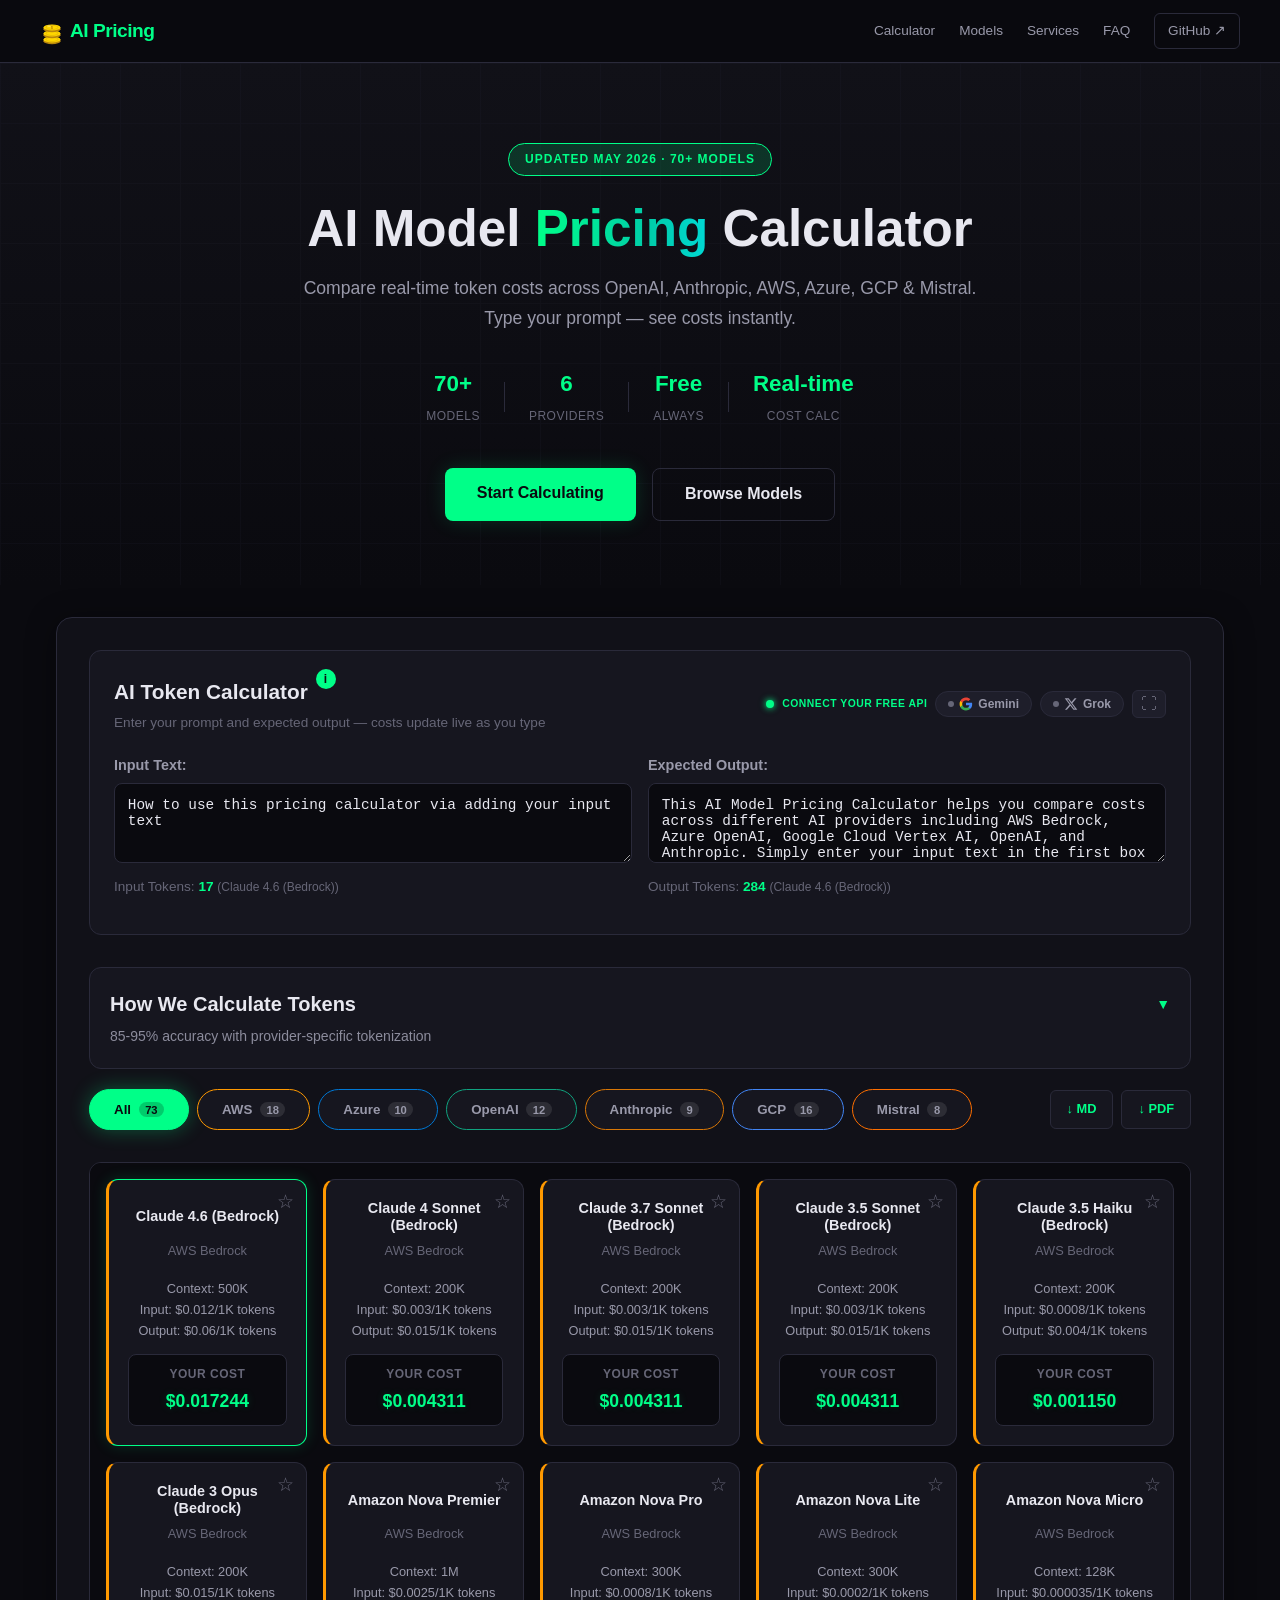
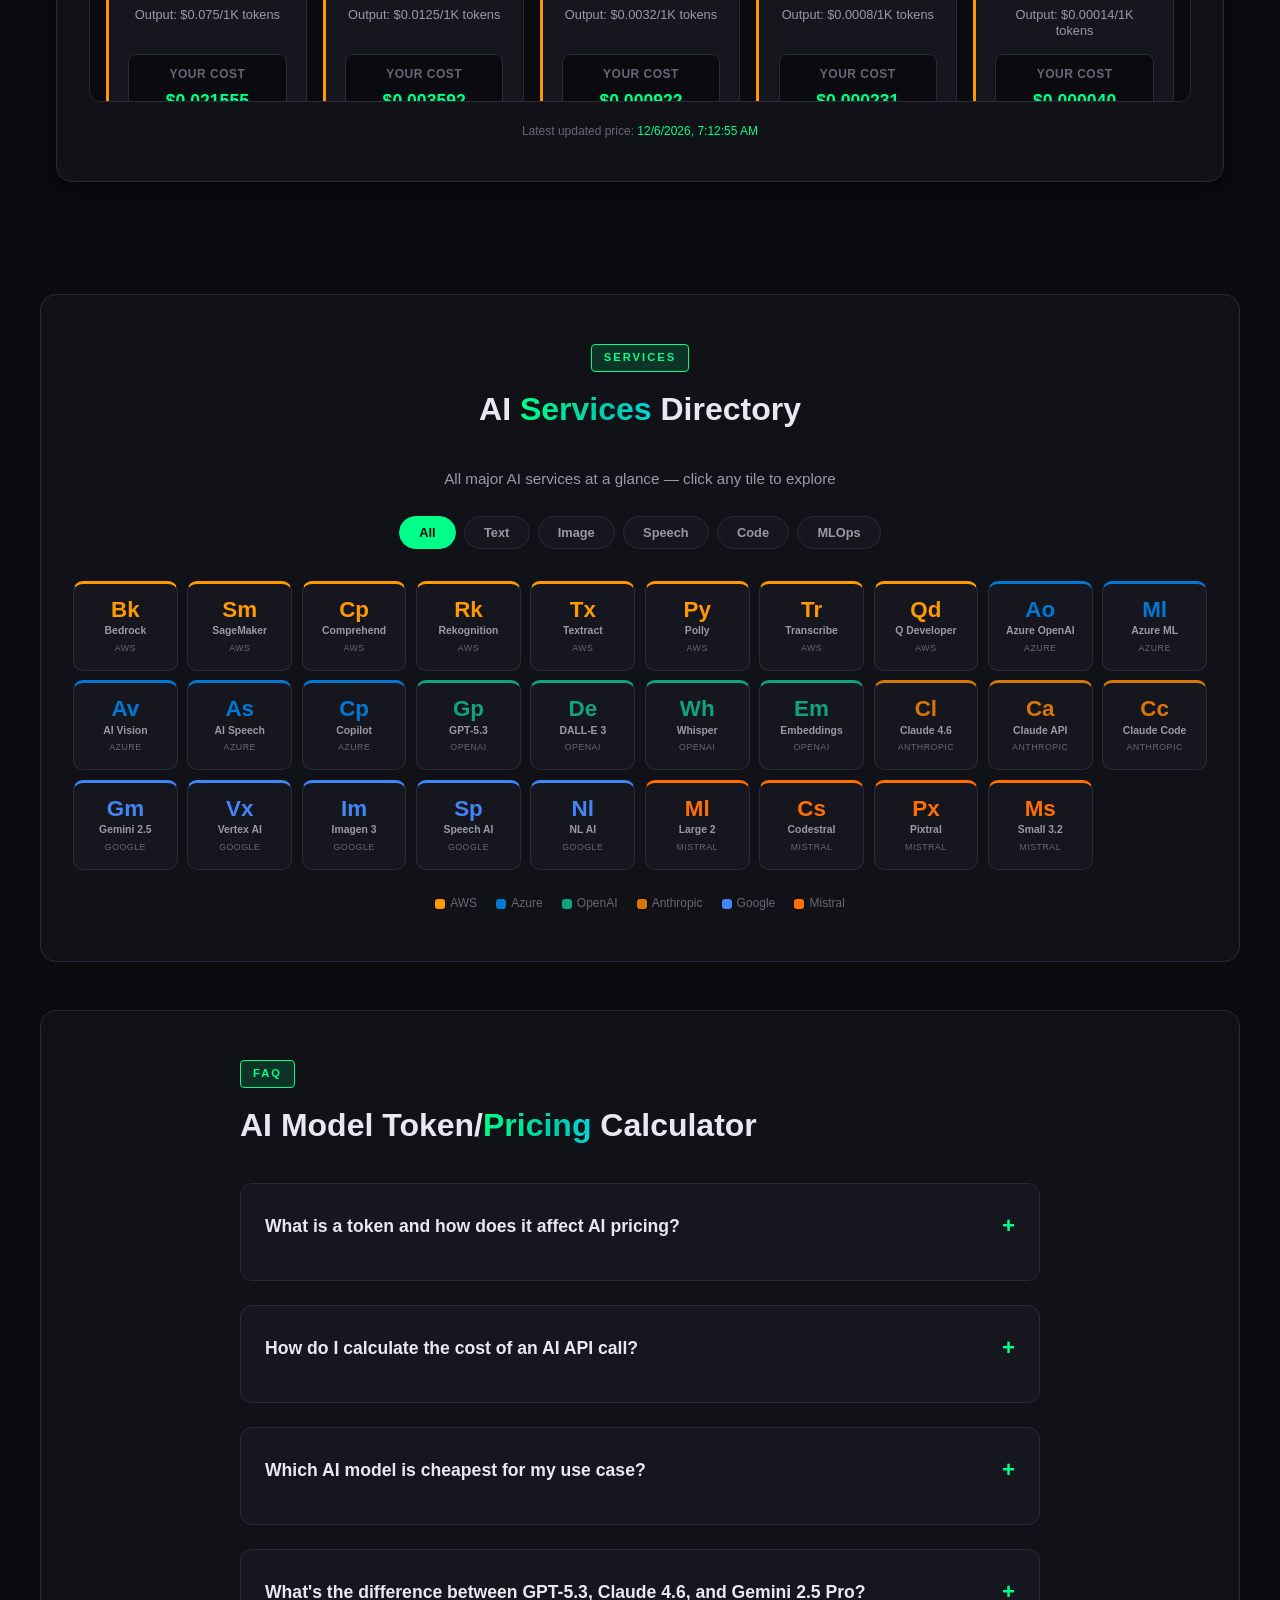
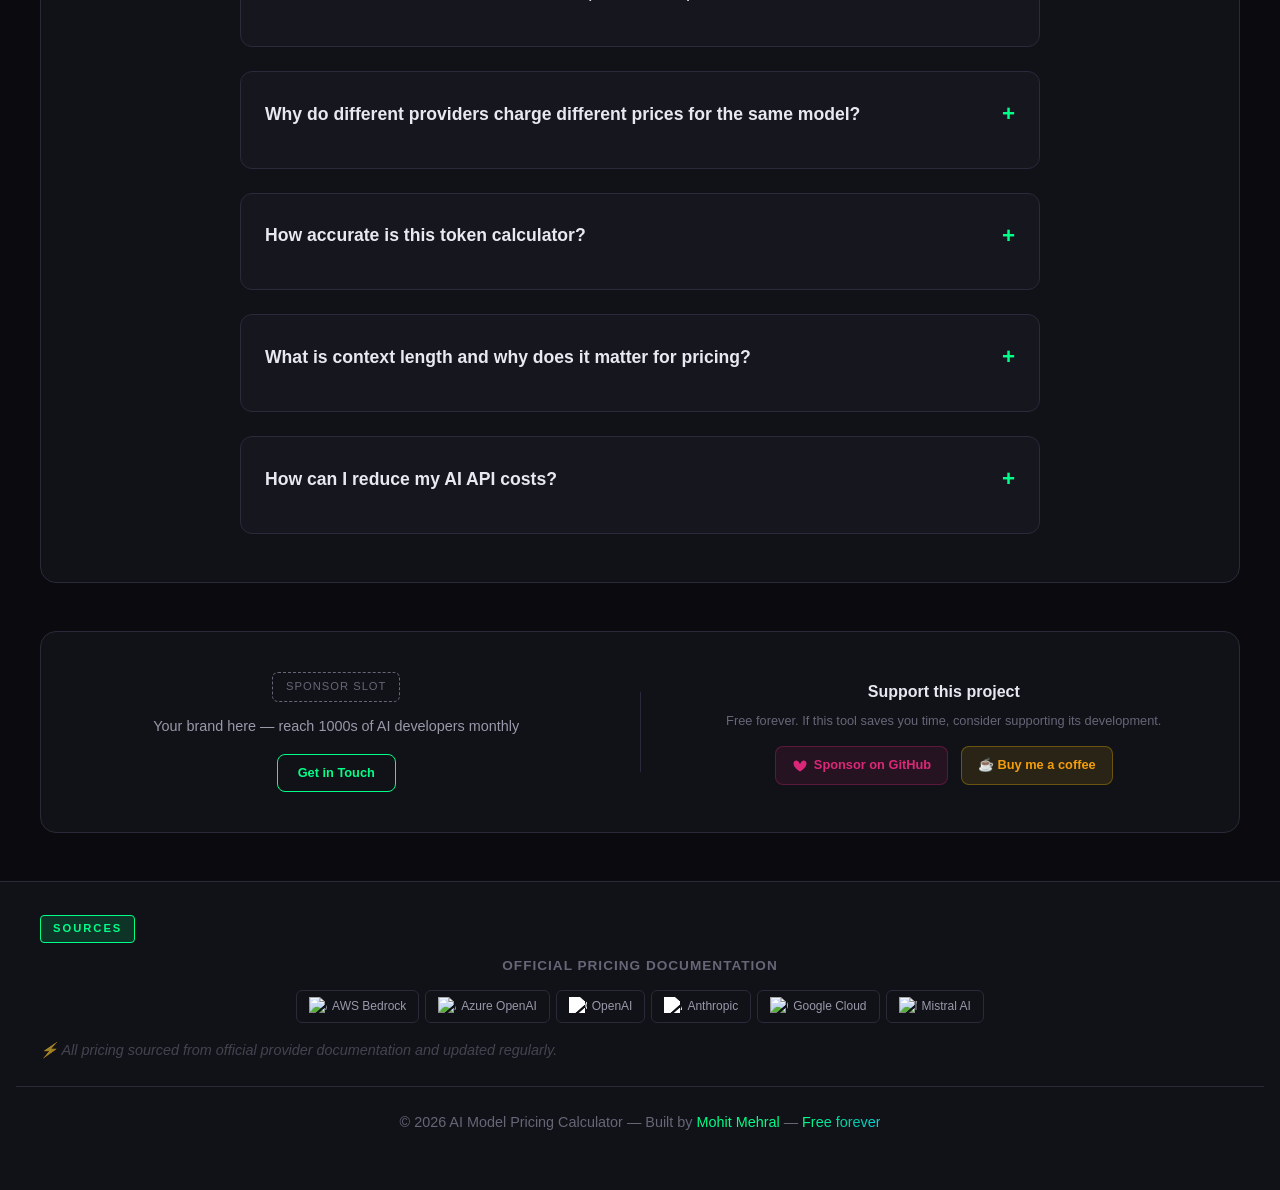
==== commit 2a5346dd: "fix: correct pricing mapping and site metadata" ====
--- a/index.html
+++ b/index.html
@@ -9,22 +9,20 @@
     <meta name="keywords" content="AI pricing calculator, OpenAI pricing, AWS Bedrock cost, Azure OpenAI pricing, Anthropic Claude pricing, Google Cloud AI pricing, AI model comparison, token calculator, LLM pricing, tokenizer, AI tokenization">
     <meta name="author" content="Mohit Mehral">
     <meta name="robots" content="index, follow">
-    <link rel="canonical" href="https://copilot-founder.github.io/ai-model-pricing/">
+    <link rel="canonical" href="https://mohitmehral.github.io/ai-model-pricing/">
     <meta name="theme-color" content="#0a0a0f">
     
     <!-- Open Graph / Facebook -->
     <meta property="og:type" content="website">
-    <meta property="og:url" content="https://copilot-founder.github.io/ai-model-pricing/">
+    <meta property="og:url" content="https://mohitmehral.github.io/ai-model-pricing/">
     <meta property="og:title" content="AI Model Pricing Calculator - Compare AWS, Azure, OpenAI & More">
     <meta property="og:description" content="Compare AI model pricing across 47+ models from AWS, Azure, OpenAI, Anthropic & Google Cloud. Free token calculator with real-time cost estimates.">
-    <meta property="og:image" content="https://copilot-founder.github.io/ai-model-pricing/og-image.png">
     
     <!-- Twitter -->
-    <meta property="twitter:card" content="summary_large_image">
-    <meta property="twitter:url" content="https://copilot-founder.github.io/ai-model-pricing/">
+    <meta property="twitter:card" content="summary">
+    <meta property="twitter:url" content="https://mohitmehral.github.io/ai-model-pricing/">
     <meta property="twitter:title" content="AI Model Pricing Calculator - Compare AWS, Azure, OpenAI & More">
     <meta property="twitter:description" content="Compare AI model pricing across 47+ models from AWS, Azure, OpenAI, Anthropic & Google Cloud. Free token calculator with real-time cost estimates.">
-    <meta property="twitter:image" content="https://copilot-founder.github.io/ai-model-pricing/og-image.png">
     
     <!-- Structured Data -->
     <script type="application/ld+json">
@@ -33,7 +31,7 @@
       "@type": "WebApplication",
       "name": "AI Model Pricing Calculator",
       "description": "Compare pricing across AWS Bedrock, Azure OpenAI, Google Cloud Vertex AI, OpenAI, and Anthropic AI models with real-time token calculation.",
-      "url": "https://copilot-founder.github.io/ai-model-pricing/",
+      "url": "https://mohitmehral.github.io/ai-model-pricing/",
       "author": {
         "@type": "Person",
         "name": "Mohit Mehral"
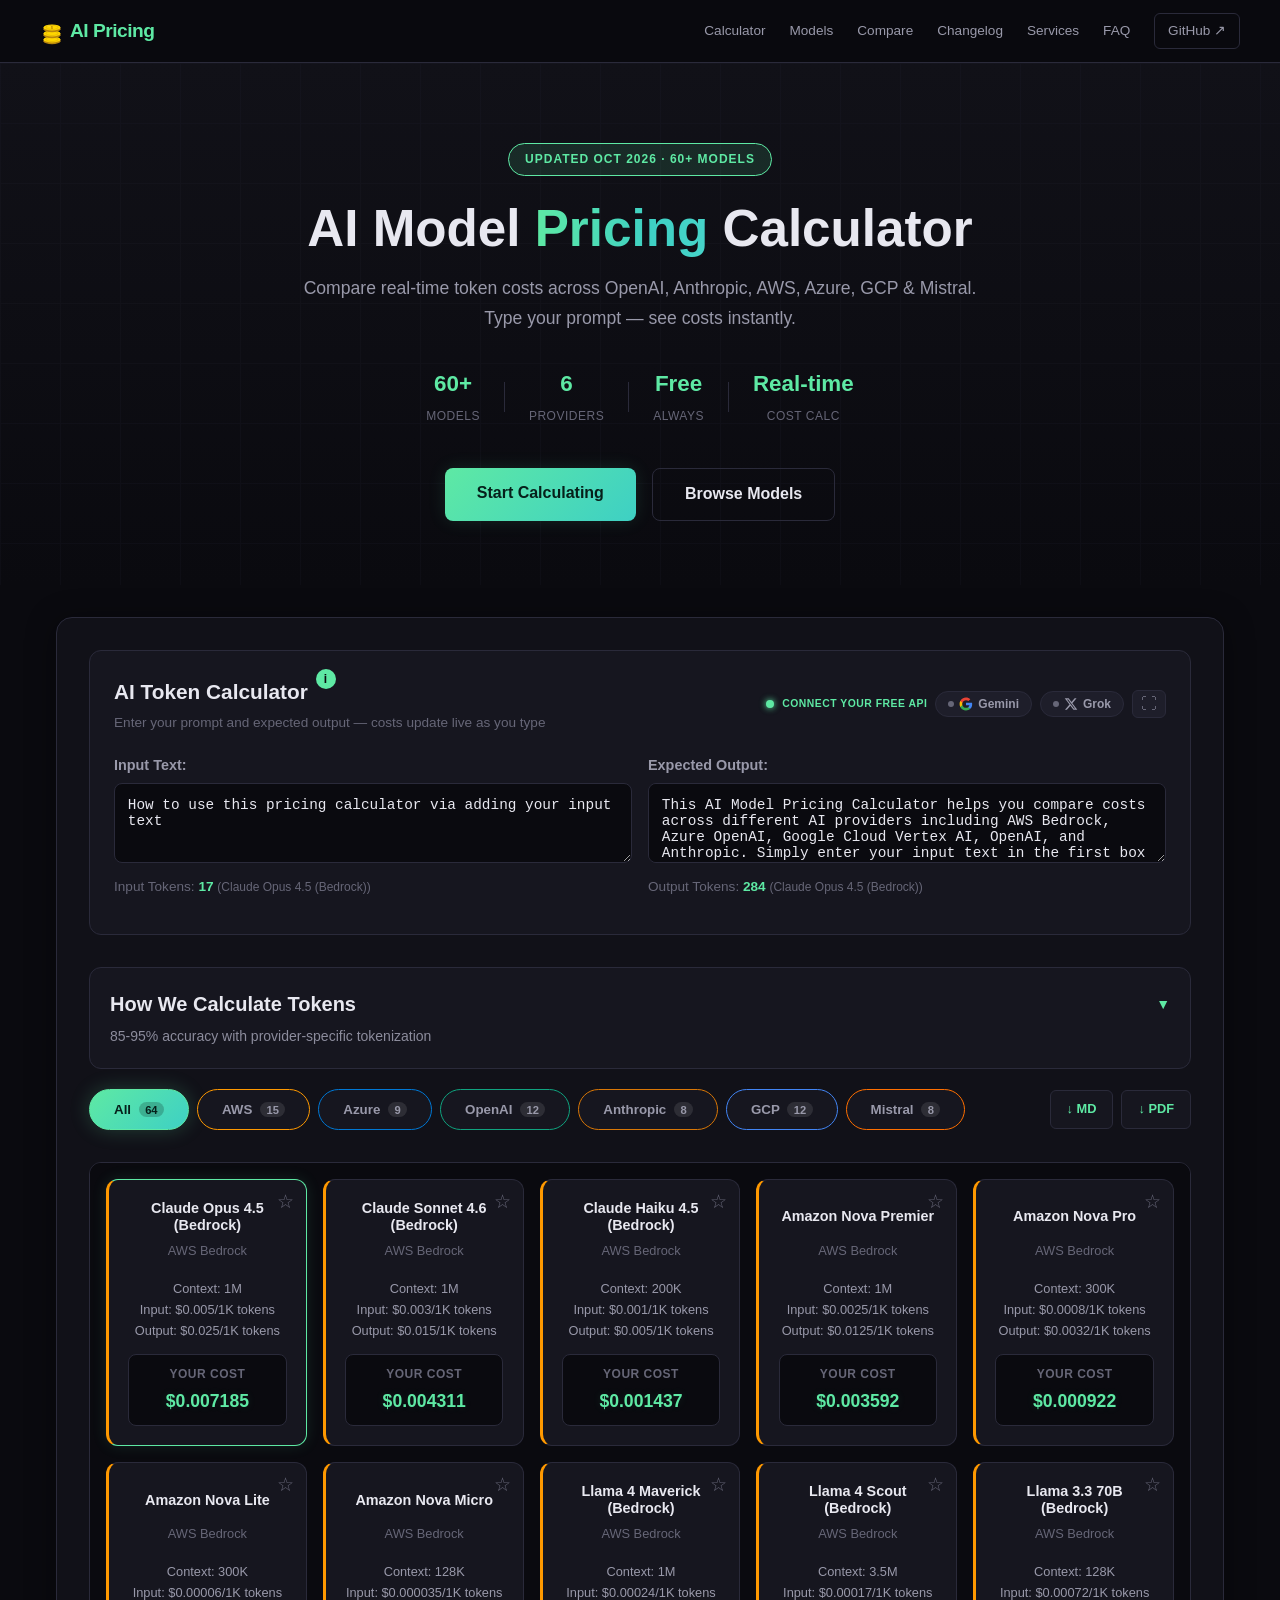
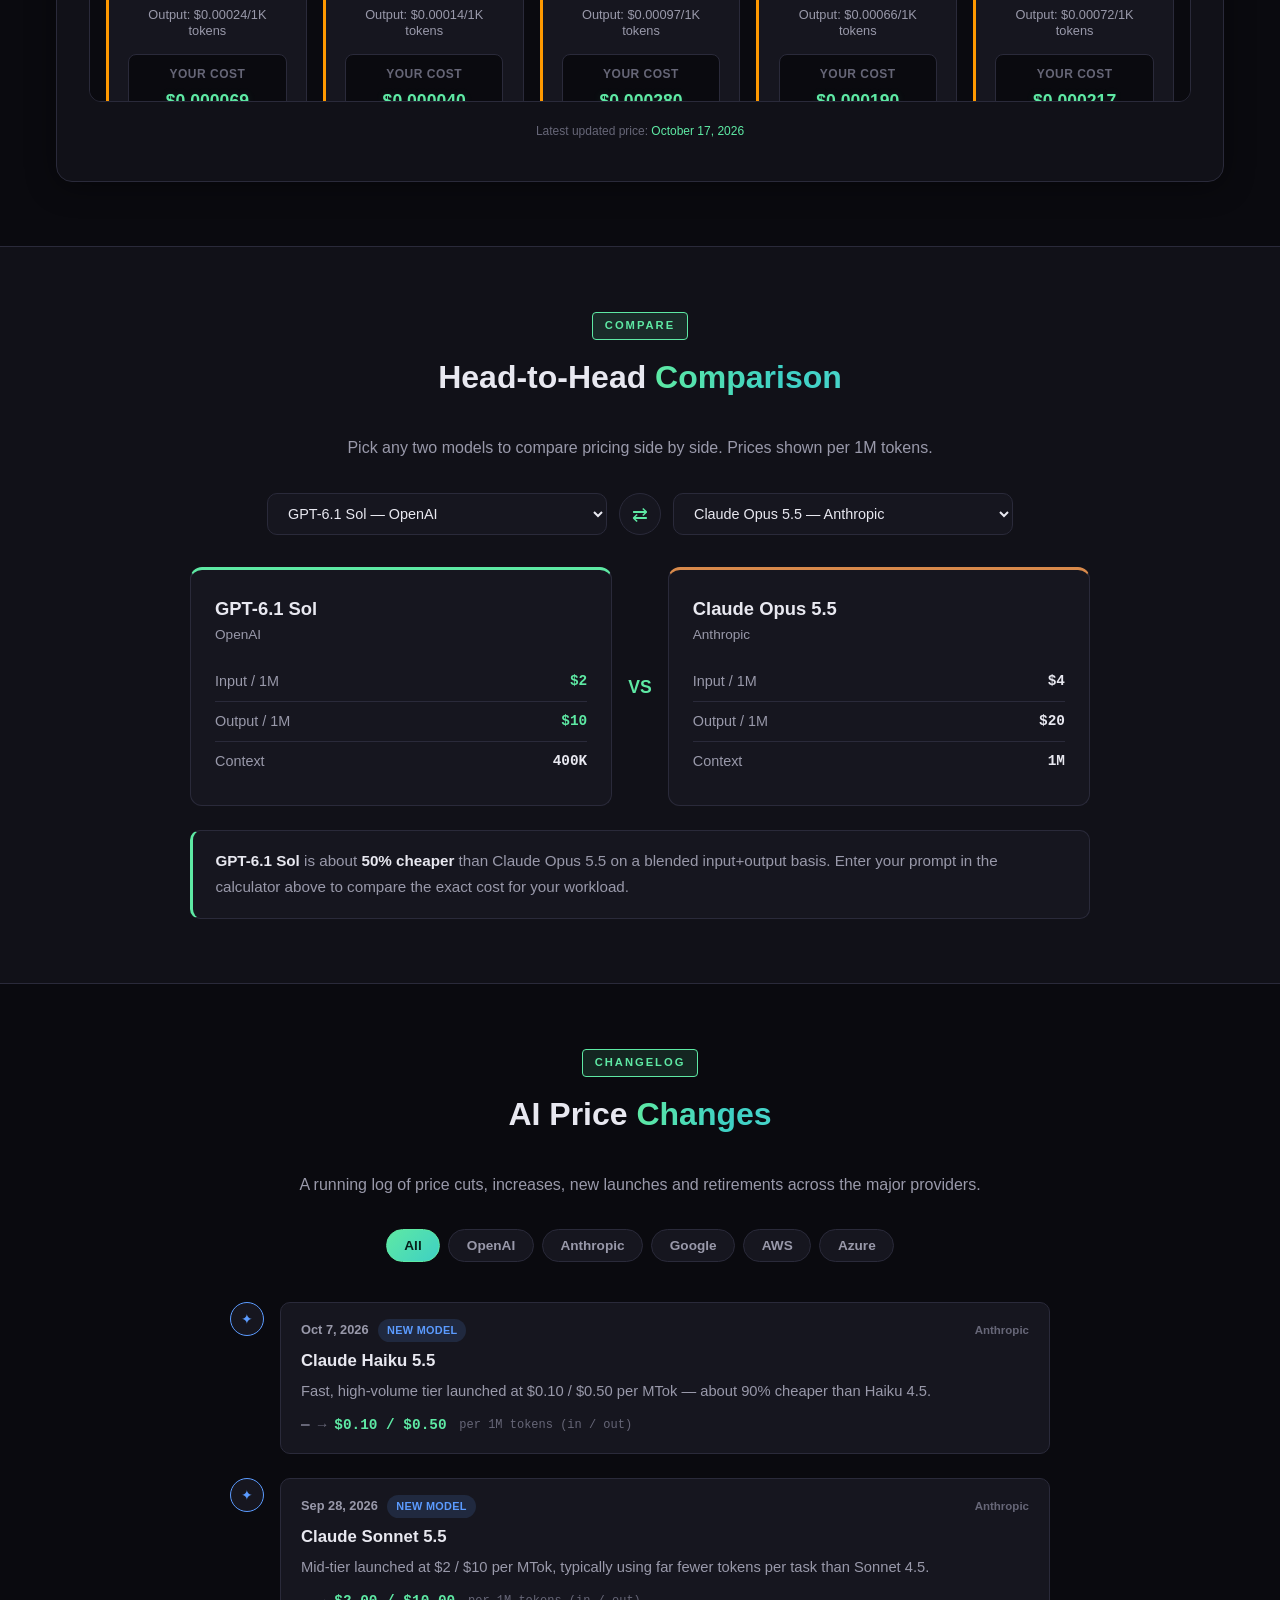
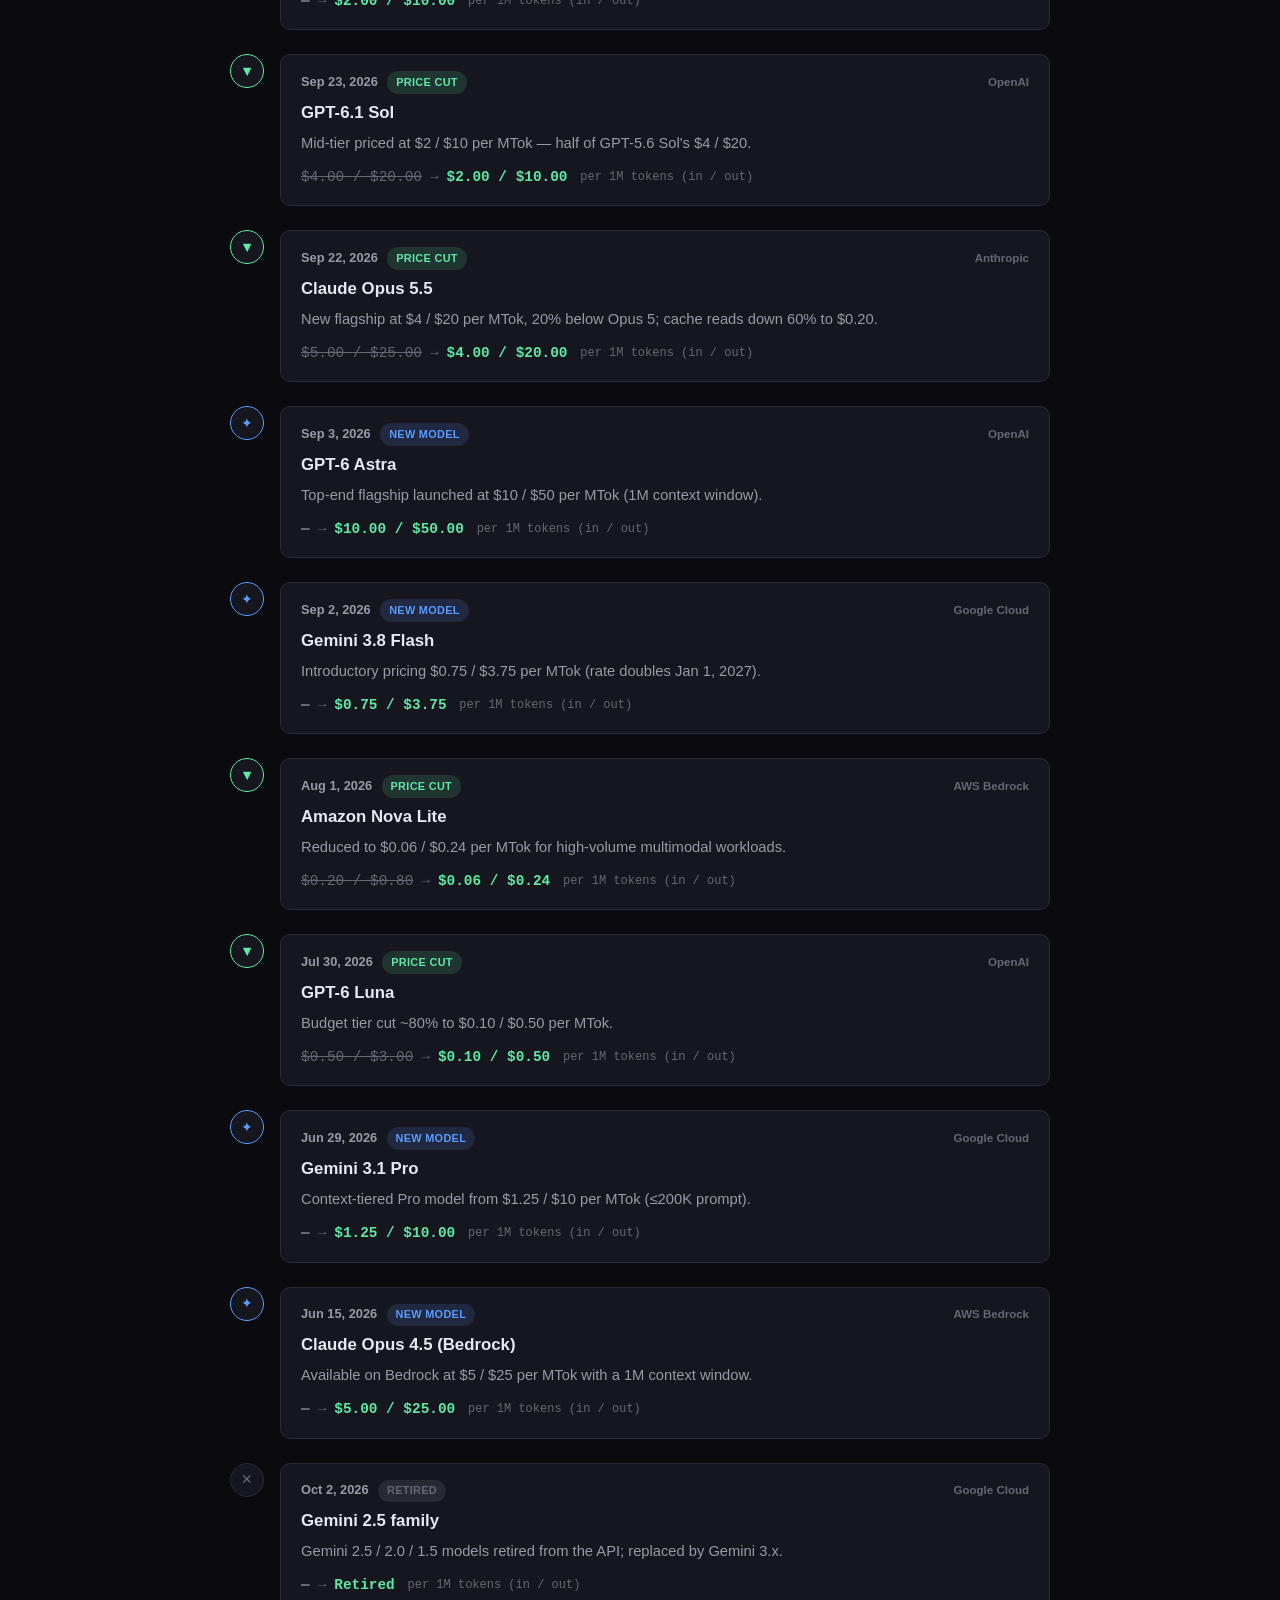
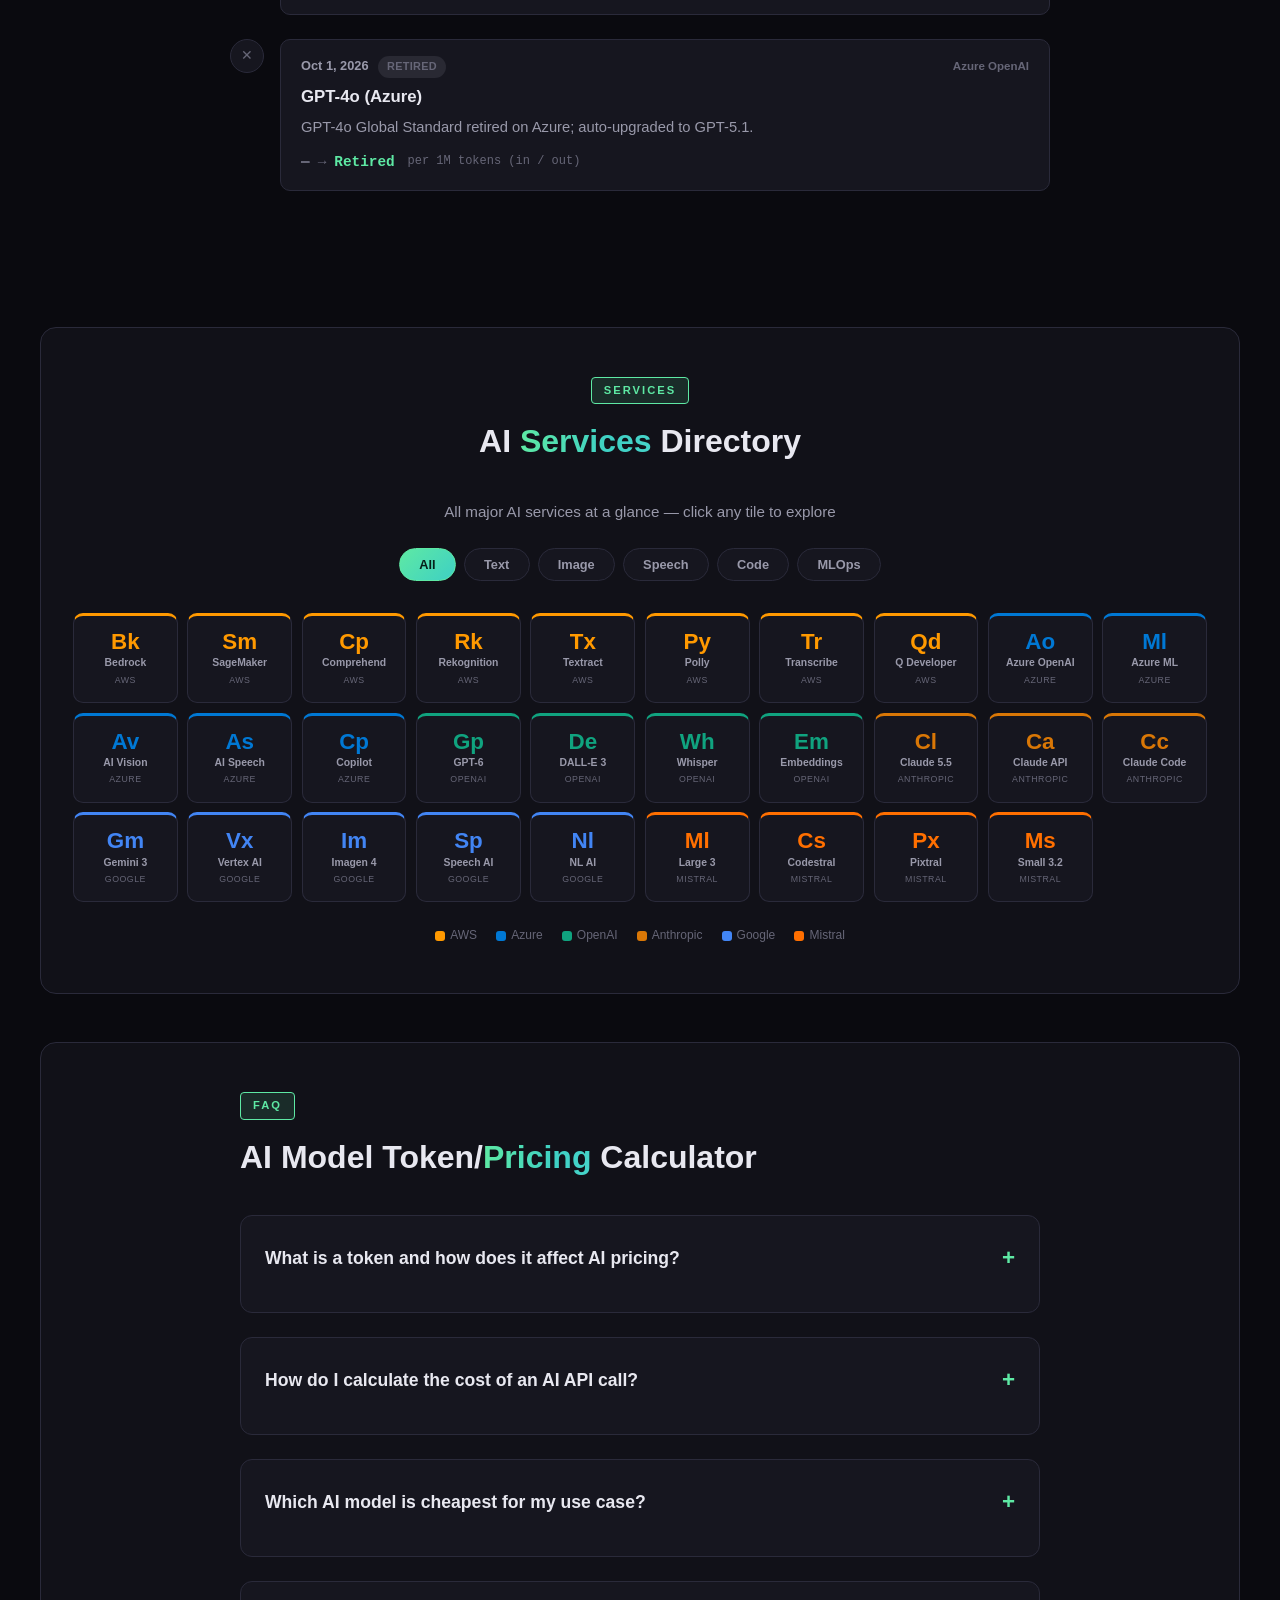
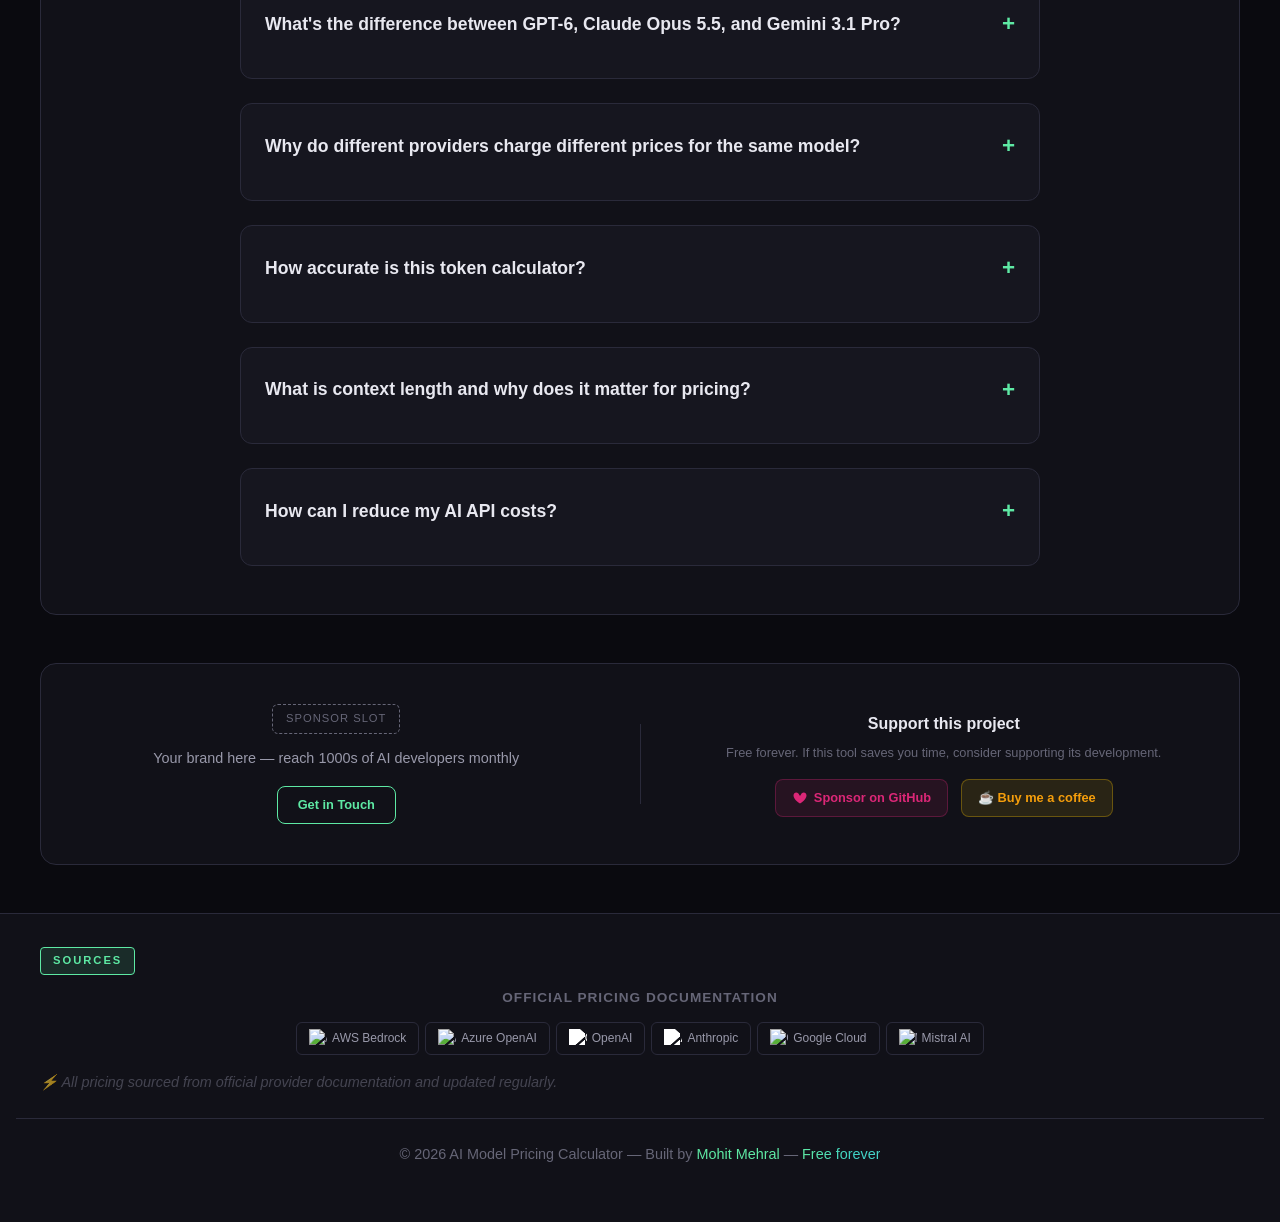
==== commit bc0104fc: "Upgrade to Oct 2026 pricing; add changelog + comparison; fix SEO domain & soften theme - Refresh dat" ====
--- a/index.html
+++ b/index.html
@@ -3,35 +3,35 @@
 <head>
     <meta charset="UTF-8">
     <meta name="viewport" content="width=device-width, initial-scale=1.0">
-    <title>AI Model Pricing Calculator — Compare 70+ LLM model and their cost on based of token used | Free</title>
+    <title>AI Model Pricing Calculator 2026 — Compare 60+ LLMs (GPT-6, Claude 5.5, Gemini 3) | Free</title>
     <link rel="icon" type="image/svg+xml" href="./coin-logo.svg">
-    <meta name="description" content="Free AI pricing calculator — compare token costs for 70+ LLM models across OpenAI GPT-5, Claude 4, Gemini 2.5, AWS Bedrock, Azure & Mistral. Real-time estimates.">
+    <meta name="description" content="Free AI pricing calculator — compare token costs for 60+ LLMs across OpenAI GPT-6, Claude Opus 5.5, Gemini 3, AWS Nova, Azure & Mistral. Real-time estimates, updated Oct 2026.">
     <meta name="keywords" content="AI pricing calculator, OpenAI pricing, AWS Bedrock cost, Azure OpenAI pricing, Anthropic Claude pricing, Google Cloud AI pricing, AI model comparison, token calculator, LLM pricing, tokenizer, AI tokenization">
     <meta name="author" content="Mohit Mehral">
     <meta name="robots" content="index, follow">
-    <link rel="canonical" href="https://mohitmehral.github.io/ai-model-pricing/">
+    <link rel="canonical" href="https://copilot-founder.github.io/ai-model-pricing/">
     <meta name="theme-color" content="#0a0a0f">
     
     <!-- Open Graph / Facebook -->
     <meta property="og:type" content="website">
-    <meta property="og:url" content="https://mohitmehral.github.io/ai-model-pricing/">
-    <meta property="og:title" content="AI Model Pricing Calculator - Compare AWS, Azure, OpenAI & More">
-    <meta property="og:description" content="Compare AI model pricing across 47+ models from AWS, Azure, OpenAI, Anthropic & Google Cloud. Free token calculator with real-time cost estimates.">
+    <meta property="og:url" content="https://copilot-founder.github.io/ai-model-pricing/">
+    <meta property="og:title" content="AI Model Pricing Calculator 2026 — GPT-6, Claude 5.5, Gemini 3 & More">
+    <meta property="og:description" content="Compare 2026 AI model pricing across 60+ models from OpenAI, Anthropic, Google, AWS, Azure & Mistral. Free token calculator with real-time cost estimates.">
     
     <!-- Twitter -->
     <meta property="twitter:card" content="summary">
-    <meta property="twitter:url" content="https://mohitmehral.github.io/ai-model-pricing/">
-    <meta property="twitter:title" content="AI Model Pricing Calculator - Compare AWS, Azure, OpenAI & More">
-    <meta property="twitter:description" content="Compare AI model pricing across 47+ models from AWS, Azure, OpenAI, Anthropic & Google Cloud. Free token calculator with real-time cost estimates.">
+    <meta property="twitter:url" content="https://copilot-founder.github.io/ai-model-pricing/">
+    <meta property="twitter:title" content="AI Model Pricing Calculator 2026 — GPT-6, Claude 5.5, Gemini 3 & More">
+    <meta property="twitter:description" content="Compare 2026 AI model pricing across 60+ models from OpenAI, Anthropic, Google, AWS, Azure & Mistral. Free token calculator with real-time cost estimates.">
     
     <!-- Structured Data -->
     <script type="application/ld+json">
     {
       "@context": "https://schema.org",
       "@type": "WebApplication",
-      "name": "AI Model Pricing Calculator",
-      "description": "Compare pricing across AWS Bedrock, Azure OpenAI, Google Cloud Vertex AI, OpenAI, and Anthropic AI models with real-time token calculation.",
-      "url": "https://mohitmehral.github.io/ai-model-pricing/",
+      "name": "AI Model Pricing Calculator 2026",
+      "description": "Compare 2026 pricing across OpenAI GPT-6, Anthropic Claude 5.5, Google Gemini 3, AWS Nova (Bedrock), Azure OpenAI and Mistral with real-time token calculation.",
+      "url": "https://copilot-founder.github.io/ai-model-pricing/",
       "author": {
         "@type": "Person",
         "name": "Mohit Mehral"
@@ -64,26 +64,26 @@
       "mainEntity": [
         {
           "@type": "Question",
-          "name": "What is Google Vertex AI pricing for Anthropic Claude and Cohere models?",
+          "name": "What is the latest AI model pricing in 2026?",
           "acceptedAnswer": {
             "@type": "Answer",
-            "text": "Google Cloud Vertex AI offers Anthropic Claude models (Claude 3.5 Sonnet at $3/$15 per million tokens, Claude 3 Haiku at $0.25/$1.25) and Cohere models (Command R+ at $2.50/$10, Command R at $0.50/$1.50). Use the GCP filter above to compare all Vertex AI models including Google Gemini, Anthropic Claude, and Cohere Command. Pricing is sourced from official Google Cloud documentation."
+            "text": "As of October 2026, flagship pricing per million tokens (input/output) is: OpenAI GPT-6 Astra $10/$50 and GPT-6.1 Sol $2/$10; Anthropic Claude Opus 5.5 $4/$20 and Claude Sonnet 5.5 $2/$10; Google Gemini 3.1 Pro $1.25/$10 and Gemini 3 Flash $0.50/$3; and AWS Amazon Nova Pro $0.80/$3.20. Use the calculator to compare 60+ models side by side. Prices are sourced from official provider documentation and should be verified before production use."
           }
         },
         {
           "@type": "Question",
-          "name": "How much does Anthropic Claude cost on Google Vertex AI?",
+          "name": "Which AI model is cheapest for high-volume workloads?",
           "acceptedAnswer": {
             "@type": "Answer",
-            "text": "Anthropic Claude pricing on Google Cloud Vertex AI varies by model: Claude 3.5 Sonnet costs $3.00 per million input tokens and $15.00 per million output tokens, while Claude 3 Haiku is more economical at $0.25/$1.25 per million tokens. These prices are sourced from official Google Cloud documentation and may vary by region. Always confirm the latest pricing with Google Cloud Vertex AI before deploying production workloads."
+            "text": "For high-volume, latency-sensitive workloads the cheapest options in 2026 are AWS Amazon Nova Micro ($0.035/$0.14 per million tokens), Anthropic Claude Haiku 5.5 ($0.10/$0.50), OpenAI GPT-6 Luna ($0.10/$0.50) and Google Gemini 3.1 Flash-Lite ($0.25/$1.50). Filter by provider in the calculator to find the cheapest model for your exact token counts."
           }
         },
         {
           "@type": "Question",
-          "name": "How does Anthropic Claude pricing on Vertex AI compare to Cohere and OpenAI?",
+          "name": "How do GPT-6, Claude Opus 5.5 and Gemini 3 Pro compare on price?",
           "acceptedAnswer": {
             "@type": "Answer",
-            "text": "On Google Vertex AI, Anthropic Claude 3.5 Sonnet ($3/$15 per million tokens) is competitively priced against OpenAI GPT-4 Turbo ($10/$30) but more expensive than Cohere Command R+ ($2.50/$10). For cost-sensitive workloads, Cohere Command R ($0.50/$1.50) and Claude 3 Haiku ($0.25/$1.25) offer budget-friendly alternatives. Use the calculator above to compare exact costs for your specific prompt and output lengths, as pricing comes from official provider documentation and should be verified for your use case."
+            "text": "Among 2026 frontier models, Google Gemini 3.1 Pro ($1.25/$10 per million tokens) and Anthropic Claude Sonnet 5.5 ($2/$10) are the most cost-efficient, OpenAI GPT-6.1 Sol sits at $2/$10, Claude Opus 5.5 at $4/$20, and OpenAI GPT-6 Astra is the premium option at $10/$50. Use the comparison tool to see exact costs for your workload."
           }
         }
       ]
@@ -102,6 +102,8 @@
             <div class="topnav-links">
                 <a href="#calculator">Calculator</a>
                 <a href="#models">Models</a>
+                <a href="#compare">Compare</a>
+                <a href="#changelog">Changelog</a>
                 <a href="#services">Services</a>
                 <a href="#faq-section">FAQ</a>
                 <a href="https://github.com/mohitmehral" target="_blank" rel="noopener" class="topnav-gh">GitHub ↗</a>
@@ -112,11 +114,11 @@
     <!-- HERO -->
     <header class="hero">
         <div class="hero-inner">
-            <div class="hero-badge">Updated May 2026 · 70+ Models</div>
+            <div class="hero-badge">Updated Oct 2026 · 60+ Models</div>
             <h1>AI Model <span class="neon">Pricing</span> Calculator</h1>
             <p class="hero-sub">Compare real-time token costs across OpenAI, Anthropic, AWS, Azure, GCP & Mistral.<br>Type your prompt — see costs instantly.</p>
             <div class="hero-stats">
-                <div class="stat"><span class="stat-num" id="stat-models">70+</span><span class="stat-label">Models</span></div>
+                <div class="stat"><span class="stat-num" id="stat-models">60+</span><span class="stat-label">Models</span></div>
                 <div class="stat-divider"></div>
                 <div class="stat"><span class="stat-num">6</span><span class="stat-label">Providers</span></div>
                 <div class="stat-divider"></div>
@@ -299,6 +301,45 @@
         </section>
     </main>
 
+    <!-- Model Comparison Section -->
+    <section class="compare-section" id="compare">
+        <div class="compare-inner">
+            <div class="section-label">Compare</div>
+            <h2 class="section-title">Head-to-Head <span class="neon">Comparison</span></h2>
+            <p class="compare-sub">Pick any two models to compare pricing side by side. Prices shown per 1M tokens.</p>
+
+            <div class="compare-controls">
+                <select id="cmp-a" class="cmp-select" aria-label="First model to compare"></select>
+                <button id="cmp-swap" class="cmp-swap" title="Swap models" aria-label="Swap models">⇄</button>
+                <select id="cmp-b" class="cmp-select" aria-label="Second model to compare"></select>
+            </div>
+
+            <div id="cmp-result" class="compare-result">
+                <p class="cmp-hint">Pick two models to compare their pricing side by side.</p>
+            </div>
+        </div>
+    </section>
+
+    <!-- Price Changelog Section -->
+    <section class="changelog-section" id="changelog">
+        <div class="changelog-inner">
+            <div class="section-label">Changelog</div>
+            <h2 class="section-title">AI Price <span class="neon">Changes</span></h2>
+            <p class="changelog-sub">A running log of price cuts, increases, new launches and retirements across the major providers.</p>
+
+            <div class="changelog-filters">
+                <button class="cl-filter active" data-clprovider="all">All</button>
+                <button class="cl-filter" data-clprovider="openai">OpenAI</button>
+                <button class="cl-filter" data-clprovider="anthropic">Anthropic</button>
+                <button class="cl-filter" data-clprovider="gcp">Google</button>
+                <button class="cl-filter" data-clprovider="aws">AWS</button>
+                <button class="cl-filter" data-clprovider="azure">Azure</button>
+            </div>
+
+            <div id="changelog-list" class="changelog-list"></div>
+        </div>
+    </section>
+
     <!-- AI Services Periodic Table Section -->
     <section class="services-periodic-section" id="services">
         <div class="services-periodic-inner">
@@ -334,25 +375,25 @@
                 <a href="https://github.com/features/copilot" target="_blank" class="ptile azure code" data-cat="code"><span class="ptile-symbol">Cp</span><span class="ptile-name">Copilot</span><span class="ptile-provider">Azure</span></a>
 
                 <!-- OpenAI -->
-                <a href="https://platform.openai.com/docs/models" target="_blank" class="ptile openai text" data-cat="text"><span class="ptile-symbol">Gp</span><span class="ptile-name">GPT-5.3</span><span class="ptile-provider">OpenAI</span></a>
+                <a href="https://platform.openai.com/docs/models" target="_blank" class="ptile openai text" data-cat="text"><span class="ptile-symbol">Gp</span><span class="ptile-name">GPT-6</span><span class="ptile-provider">OpenAI</span></a>
                 <a href="https://platform.openai.com/docs/guides/images" target="_blank" class="ptile openai image" data-cat="image"><span class="ptile-symbol">De</span><span class="ptile-name">DALL-E 3</span><span class="ptile-provider">OpenAI</span></a>
                 <a href="https://platform.openai.com/docs/guides/speech-to-text" target="_blank" class="ptile openai speech" data-cat="speech"><span class="ptile-symbol">Wh</span><span class="ptile-name">Whisper</span><span class="ptile-provider">OpenAI</span></a>
                 <a href="https://platform.openai.com/docs/guides/embeddings" target="_blank" class="ptile openai text" data-cat="text"><span class="ptile-symbol">Em</span><span class="ptile-name">Embeddings</span><span class="ptile-provider">OpenAI</span></a>
 
                 <!-- Anthropic -->
-                <a href="https://docs.anthropic.com/en/docs/about-claude/models" target="_blank" class="ptile anthropic text" data-cat="text"><span class="ptile-symbol">Cl</span><span class="ptile-name">Claude 4.6</span><span class="ptile-provider">Anthropic</span></a>
+                <a href="https://docs.anthropic.com/en/docs/about-claude/models" target="_blank" class="ptile anthropic text" data-cat="text"><span class="ptile-symbol">Cl</span><span class="ptile-name">Claude 5.5</span><span class="ptile-provider">Anthropic</span></a>
                 <a href="https://docs.anthropic.com/en/api" target="_blank" class="ptile anthropic text" data-cat="text"><span class="ptile-symbol">Ca</span><span class="ptile-name">Claude API</span><span class="ptile-provider">Anthropic</span></a>
                 <a href="https://docs.anthropic.com/en/docs/claude-code" target="_blank" class="ptile anthropic code" data-cat="code"><span class="ptile-symbol">Cc</span><span class="ptile-name">Claude Code</span><span class="ptile-provider">Anthropic</span></a>
 
                 <!-- Google -->
-                <a href="https://cloud.google.com/vertex-ai/generative-ai/docs/models" target="_blank" class="ptile gcp text" data-cat="text"><span class="ptile-symbol">Gm</span><span class="ptile-name">Gemini 2.5</span><span class="ptile-provider">Google</span></a>
+                <a href="https://cloud.google.com/vertex-ai/generative-ai/docs/models" target="_blank" class="ptile gcp text" data-cat="text"><span class="ptile-symbol">Gm</span><span class="ptile-name">Gemini 3</span><span class="ptile-provider">Google</span></a>
                 <a href="https://cloud.google.com/vertex-ai" target="_blank" class="ptile gcp mlops" data-cat="mlops"><span class="ptile-symbol">Vx</span><span class="ptile-name">Vertex AI</span><span class="ptile-provider">Google</span></a>
-                <a href="https://cloud.google.com/vertex-ai/generative-ai/docs/image/overview" target="_blank" class="ptile gcp image" data-cat="image"><span class="ptile-symbol">Im</span><span class="ptile-name">Imagen 3</span><span class="ptile-provider">Google</span></a>
+                <a href="https://cloud.google.com/vertex-ai/generative-ai/docs/image/overview" target="_blank" class="ptile gcp image" data-cat="image"><span class="ptile-symbol">Im</span><span class="ptile-name">Imagen 4</span><span class="ptile-provider">Google</span></a>
                 <a href="https://cloud.google.com/speech-to-text" target="_blank" class="ptile gcp speech" data-cat="speech"><span class="ptile-symbol">Sp</span><span class="ptile-name">Speech AI</span><span class="ptile-provider">Google</span></a>
                 <a href="https://cloud.google.com/natural-language" target="_blank" class="ptile gcp text" data-cat="text"><span class="ptile-symbol">Nl</span><span class="ptile-name">NL AI</span><span class="ptile-provider">Google</span></a>
 
                 <!-- Mistral -->
-                <a href="https://docs.mistral.ai/getting-started/models/" target="_blank" class="ptile mistral text" data-cat="text"><span class="ptile-symbol">Ml</span><span class="ptile-name">Large 2</span><span class="ptile-provider">Mistral</span></a>
+                <a href="https://docs.mistral.ai/getting-started/models/" target="_blank" class="ptile mistral text" data-cat="text"><span class="ptile-symbol">Ml</span><span class="ptile-name">Large 3</span><span class="ptile-provider">Mistral</span></a>
                 <a href="https://docs.mistral.ai/getting-started/models/" target="_blank" class="ptile mistral code" data-cat="code"><span class="ptile-symbol">Cs</span><span class="ptile-name">Codestral</span><span class="ptile-provider">Mistral</span></a>
                 <a href="https://docs.mistral.ai/getting-started/models/" target="_blank" class="ptile mistral image" data-cat="image"><span class="ptile-symbol">Px</span><span class="ptile-name">Pixtral</span><span class="ptile-provider">Mistral</span></a>
                 <a href="https://docs.mistral.ai/getting-started/models/" target="_blank" class="ptile mistral text" data-cat="text"><span class="ptile-symbol">Ms</span><span class="ptile-name">Small 3.2</span><span class="ptile-provider">Mistral</span></a>
@@ -388,12 +429,12 @@
 
                 <div class="faq-item" onclick="this.classList.toggle('open')">
                     <div class="faq-q">Which AI model is cheapest for my use case? <span class="faq-icon">+</span></div>
-                    <div class="faq-a"><p>It depends on your needs. For simple tasks (classification, extraction): GPT-4o mini ($0.00015/1K) or Claude 3.5 Haiku ($0.0008/1K) are extremely cheap. For complex reasoning: GPT-5.3 or Claude 4.6 offer best quality but cost more. For code: Codestral 2501 or GPT-4o are cost-effective. For high-volume production: Amazon Nova Micro ($0.000035/1K) is the cheapest option available. Use the provider filter tabs above to compare within your budget.</p></div>
+                    <div class="faq-a"><p>It depends on your needs. For simple tasks (classification, extraction): Claude Haiku 5.5 ($0.0001/1K) or GPT-6 Luna ($0.0001/1K) are extremely cheap. For complex reasoning: GPT-6 Astra or Claude Opus 5.5 offer top quality but cost more. For code: Codestral 2 or GPT-5.3 Codex are cost-effective. For high-volume production: Amazon Nova Micro ($0.000035/1K) is the cheapest option available. Use the provider filter tabs above to compare within your budget.</p></div>
                 </div>
 
                 <div class="faq-item" onclick="this.classList.toggle('open')">
-                    <div class="faq-q">What's the difference between GPT-5.3, Claude 4.6, and Gemini 2.5 Pro? <span class="faq-icon">+</span></div>
-                    <div class="faq-a"><p>GPT-5.3 (OpenAI) — 256K context, strongest at general reasoning and instruction following, $0.015/$0.06 per 1K tokens. Claude 4.6 (Anthropic) — 500K context (largest), excels at long document analysis and coding, $0.012/$0.06. Gemini 2.5 Pro (Google) — 1M context, best for multimodal tasks (text+image+video), cheapest at $0.00125/$0.01. Choose based on: context length needed, multimodal requirements, and budget.</p></div>
+                    <div class="faq-q">What's the difference between GPT-6, Claude Opus 5.5, and Gemini 3.1 Pro? <span class="faq-icon">+</span></div>
+                    <div class="faq-a"><p>GPT-6.1 Sol (OpenAI) — 400K context, strong general reasoning and instruction following, $0.002/$0.01 per 1K tokens (GPT-6 Astra is the premium tier at $0.01/$0.05). Claude Opus 5.5 (Anthropic) — 1M context, excels at long-horizon agentic coding and analysis, $0.004/$0.02. Gemini 3.1 Pro (Google) — 1M context, best for multimodal tasks (text+image+video), most cost-efficient at $0.00125/$0.01. Choose based on context length, multimodal needs, and budget.</p></div>
                 </div>
 
                 <div class="faq-item" onclick="this.classList.toggle('open')">
@@ -408,12 +449,12 @@
 
                 <div class="faq-item" onclick="this.classList.toggle('open')">
                     <div class="faq-q">What is context length and why does it matter for pricing? <span class="faq-icon">+</span></div>
-                    <div class="faq-a"><p>Context length is the maximum number of tokens a model can process in a single request (input + output combined). Claude 4.6 supports 500K tokens (~375K words), Gemini 2.5 Pro supports 1M tokens. Longer context = you can send entire documents, codebases, or conversation histories. But you pay for every token in the context window, so sending a 100K-token document costs 100× more than a 1K-token prompt. Optimize by only including relevant context.</p></div>
+                    <div class="faq-a"><p>Context length is the maximum number of tokens a model can process in a single request (input + output combined). Claude Opus 5.5 and Gemini 3.1 Pro both support 1M tokens (~750K words). Longer context = you can send entire documents, codebases, or conversation histories. But you pay for every token in the context window, so sending a 100K-token document costs 100× more than a 1K-token prompt. Optimize by only including relevant context.</p></div>
                 </div>
 
                 <div class="faq-item" onclick="this.classList.toggle('open')">
                     <div class="faq-q">How can I reduce my AI API costs? <span class="faq-icon">+</span></div>
-                    <div class="faq-a"><p>Key strategies: (1) Use smaller models for simple tasks — GPT-4o mini or Nova Micro instead of GPT-5.3. (2) Prompt engineering — shorter, clearer prompts = fewer input tokens. (3) Set max_tokens to limit output length. (4) Use caching (Anthropic prompt caching saves 90% on repeated prefixes). (5) Batch API calls for 50% discount (OpenAI Batch API). (6) Fine-tune a smaller model for your specific task. (7) Use embeddings + RAG instead of stuffing everything in context.</p></div>
+                    <div class="faq-a"><p>Key strategies: (1) Use smaller models for simple tasks — Claude Haiku 5.5 or Nova Micro instead of GPT-6 Astra. (2) Prompt engineering — shorter, clearer prompts = fewer input tokens. (3) Set max_tokens to limit output length. (4) Use caching (Anthropic prompt caching saves ~90% on repeated prefixes). (5) Batch API calls for a 50% discount. (6) Fine-tune a smaller model for your specific task. (7) Use embeddings + RAG instead of stuffing everything in context.</p></div>
                 </div>
 
             </div>
--- a/styles.css
+++ b/styles.css
@@ -9,10 +9,12 @@
     --bg-secondary: #111118;
     --bg-card: #16161f;
     --bg-hover: #1e1e2a;
-    --neon: #00ff88;
-    --neon-dim: #00cc6a;
-    --neon-glow: rgba(0, 255, 136, 0.15);
-    --neon-glow-strong: rgba(0, 255, 136, 0.3);
+    --neon: #5ee9a4;
+    --neon-dim: #46c88a;
+    --neon-teal: #3ed0c4;
+    --neon-gradient: linear-gradient(135deg, #5ee9a4 0%, #3ed0c4 100%);
+    --neon-glow: rgba(94, 233, 164, 0.12);
+    --neon-glow-strong: rgba(94, 233, 164, 0.22);
     --text-primary: #e8e8f0;
     --text-secondary: #9999aa;
     --text-muted: #666677;
@@ -117,7 +119,7 @@
     margin-bottom: 1rem;
 }
 .hero h1 .neon, .neon {
-    background: linear-gradient(90deg, var(--neon), #00ccaa, #00e5ff, var(--neon));
+    background: linear-gradient(90deg, var(--neon), #3ed0c4, #4fd8cf, var(--neon));
     background-size: 200% 100%;
     -webkit-background-clip: text;
     -webkit-text-fill-color: transparent;
@@ -168,18 +170,39 @@
     flex-wrap: wrap;
 }
 .btn-primary {
+    position: relative;
+    overflow: hidden;
     padding: 0.8rem 2rem;
-    background: var(--neon);
-    color: var(--bg-primary);
+    background: var(--neon-gradient);
+    color: #06201a;
     font-weight: 700;
     border-radius: 8px;
     text-decoration: none;
-    transition: all 0.2s;
-    box-shadow: 0 0 20px var(--neon-glow);
+    transition: box-shadow 0.25s ease, transform 0.2s ease;
+    box-shadow: 0 0 18px var(--neon-glow);
+}
+/* Sheen sweep — plays only on hover, so the CTA stays calm at rest */
+.btn-primary::after {
+    content: "";
+    position: absolute;
+    top: 0;
+    left: -75%;
+    width: 50%;
+    height: 100%;
+    background: linear-gradient(100deg, transparent 0%, rgba(255, 255, 255, 0.45) 50%, transparent 100%);
+    transform: skewX(-20deg);
+    transition: left 0.6s ease;
+    pointer-events: none;
 }
 .btn-primary:hover {
-    box-shadow: 0 0 30px var(--neon-glow-strong);
+    box-shadow: 0 0 28px var(--neon-glow-strong);
     transform: translateY(-2px);
+}
+.btn-primary:hover::after {
+    left: 130%;
+}
+@media (prefers-reduced-motion: reduce) {
+    .btn-primary::after { transition: none; display: none; }
 }
 .btn-ghost {
     padding: 0.8rem 2rem;
@@ -342,10 +365,10 @@
 }
 .generate-btn-inline {
     padding: 5px 12px;
-    background: var(--neon);
+    background: var(--neon-gradient);
     border: none;
     border-radius: 20px;
-    color: var(--bg-primary);
+    color: #06201a;
     font-size: 0.75rem;
     font-weight: 700;
     cursor: pointer;
@@ -544,8 +567,8 @@
 .gm-save-btn {
     width: 100%;
     padding: 10px;
-    background: var(--neon);
-    color: var(--bg-primary);
+    background: var(--neon-gradient);
+    color: #06201a;
     border: none;
     border-radius: 8px;
     font-weight: 700;
@@ -580,8 +603,8 @@
     transition: all 0.2s;
 }
 .pt-btn.active {
-    background: var(--neon);
-    color: var(--bg-primary);
+    background: var(--neon-gradient);
+    color: #06201a;
 }
 .pt-btn:hover:not(.active) {
     color: var(--text-primary);
@@ -802,8 +825,8 @@
 
 .accuracy-badge {
     display: inline-block;
-    background: var(--neon);
-    color: var(--bg-primary);
+    background: var(--neon-gradient);
+    color: #06201a;
     padding: 4px 10px;
     border-radius: 12px;
     font-size: 11px;
@@ -897,9 +920,9 @@
 }
 
 .tab-button.active {
-    background: var(--neon);
+    background: var(--neon-gradient);
     border-color: var(--neon);
-    color: var(--bg-primary);
+    color: #06201a;
     font-weight: 700;
     box-shadow: 0 0 20px var(--neon-glow-strong);
 }
@@ -1070,7 +1093,7 @@
 }
 
 .lowest-price {
-    background: rgba(0, 255, 136, 0.15);
+    background: rgba(94, 233, 164, 0.14);
     color: var(--neon);
     font-weight: 700;
     border-radius: 6px;
@@ -1353,9 +1376,9 @@
 }
 .svc-tab:hover { border-color: var(--neon); color: var(--text-primary); }
 .svc-tab.active {
-    background: var(--neon);
+    background: var(--neon-gradient);
     border-color: var(--neon);
-    color: var(--bg-primary);
+    color: #06201a;
     font-weight: 700;
 }
 
@@ -1636,3 +1659,173 @@
         padding: 8px 12px;
     }
 }
+
+/* ===== COMPARE SECTION ===== */
+.compare-section {
+    padding: 4rem 1.5rem;
+    background: var(--bg-secondary);
+    border-top: 1px solid var(--border);
+}
+.compare-inner { max-width: 900px; margin: 0 auto; text-align: center; }
+.compare-sub { color: var(--text-secondary); margin-bottom: 2rem; }
+.compare-controls {
+    display: flex;
+    align-items: center;
+    justify-content: center;
+    gap: 0.75rem;
+    flex-wrap: wrap;
+    margin-bottom: 2rem;
+}
+.cmp-select {
+    flex: 1 1 280px;
+    max-width: 340px;
+    padding: 0.7rem 1rem;
+    background: var(--bg-card);
+    color: var(--text-primary);
+    border: 1px solid var(--border);
+    border-radius: 10px;
+    font-size: 0.9rem;
+    cursor: pointer;
+    transition: border-color 0.2s;
+}
+.cmp-select:focus { outline: none; border-color: var(--neon); box-shadow: 0 0 10px var(--neon-glow); }
+.cmp-swap {
+    flex: 0 0 auto;
+    width: 42px;
+    height: 42px;
+    border-radius: 50%;
+    border: 1px solid var(--border);
+    background: var(--bg-card);
+    color: var(--neon);
+    font-size: 1.2rem;
+    cursor: pointer;
+    transition: all 0.2s;
+}
+.cmp-swap:hover { border-color: var(--neon); box-shadow: 0 0 12px var(--neon-glow); transform: rotate(180deg); }
+.compare-result { text-align: left; }
+.cmp-hint { color: var(--text-muted); text-align: center; padding: 2rem; }
+.cmp-cards {
+    display: grid;
+    grid-template-columns: 1fr auto 1fr;
+    align-items: center;
+    gap: 1rem;
+    margin-bottom: 1.5rem;
+}
+.cmp-card {
+    background: var(--bg-card);
+    border: 1px solid var(--border);
+    border-top: 3px solid var(--neon);
+    border-radius: 12px;
+    padding: 1.5rem;
+}
+.cmp-card.aws { border-top-color: #ff9900; }
+.cmp-card.azure { border-top-color: #3aa0ff; }
+.cmp-card.openai { border-top-color: var(--neon); }
+.cmp-card.anthropic { border-top-color: #d98a4b; }
+.cmp-card.gcp { border-top-color: #5b9bff; }
+.cmp-card.mistral { border-top-color: #ff8205; }
+.cmp-card-name { font-size: 1.15rem; font-weight: 700; color: var(--text-primary); }
+.cmp-card-provider { font-size: 0.85rem; color: var(--text-secondary); margin-bottom: 1rem; }
+.cmp-row {
+    display: flex;
+    justify-content: space-between;
+    padding: 0.5rem 0;
+    border-bottom: 1px solid var(--border);
+    font-size: 0.9rem;
+    color: var(--text-secondary);
+}
+.cmp-row:last-child { border-bottom: none; }
+.cmp-val { font-weight: 700; color: var(--text-primary); font-family: 'SF Mono', Menlo, Consolas, monospace; }
+.cmp-val.cmp-win { color: var(--neon); }
+.cmp-vs { font-weight: 800; color: var(--neon); font-size: 1.1rem; }
+.cmp-verdict {
+    background: var(--bg-card);
+    border: 1px solid var(--border);
+    border-left: 3px solid var(--neon);
+    border-radius: 10px;
+    padding: 1.1rem 1.4rem;
+    color: var(--text-secondary);
+    line-height: 1.7;
+    font-size: 0.95rem;
+}
+.cmp-verdict strong { color: var(--text-primary); }
+
+/* ===== CHANGELOG SECTION ===== */
+.changelog-section {
+    padding: 4rem 1.5rem;
+    border-top: 1px solid var(--border);
+}
+.changelog-inner { max-width: 820px; margin: 0 auto; text-align: center; }
+.changelog-sub { color: var(--text-secondary); margin-bottom: 2rem; }
+.changelog-filters {
+    display: flex;
+    justify-content: center;
+    flex-wrap: wrap;
+    gap: 0.5rem;
+    margin-bottom: 2.5rem;
+}
+.cl-filter {
+    padding: 0.5rem 1.1rem;
+    border: 1px solid var(--border);
+    background: var(--bg-card);
+    color: var(--text-secondary);
+    border-radius: 25px;
+    font-weight: 600;
+    font-size: 0.85rem;
+    cursor: pointer;
+    transition: all 0.2s;
+}
+.cl-filter:hover { border-color: var(--neon); color: var(--text-primary); }
+.cl-filter.active { background: var(--neon-gradient); border-color: var(--neon); color: #06201a; }
+.changelog-list { text-align: left; position: relative; }
+.changelog-item {
+    display: flex;
+    gap: 1rem;
+    padding: 0 0 1.5rem 0;
+    position: relative;
+}
+.cl-marker {
+    flex: 0 0 auto;
+    width: 34px;
+    height: 34px;
+    border-radius: 50%;
+    display: flex;
+    align-items: center;
+    justify-content: center;
+    font-size: 0.9rem;
+    border: 1px solid var(--border);
+    background: var(--bg-card);
+    z-index: 1;
+}
+.cl-marker.cl-down { color: var(--neon); border-color: var(--neon); }
+.cl-marker.cl-up { color: #ff6b8a; border-color: #ff6b8a; }
+.cl-marker.cl-new { color: #5b9bff; border-color: #5b9bff; }
+.cl-marker.cl-retired { color: var(--text-muted); }
+.cl-body {
+    flex: 1;
+    background: var(--bg-card);
+    border: 1px solid var(--border);
+    border-radius: 10px;
+    padding: 1rem 1.25rem;
+}
+.cl-head { display: flex; align-items: center; gap: 0.6rem; flex-wrap: wrap; margin-bottom: 0.4rem; }
+.cl-head time { font-size: 0.8rem; font-weight: 700; color: var(--text-secondary); }
+.cl-badge { font-size: 0.68rem; font-weight: 700; padding: 0.15rem 0.55rem; border-radius: 12px; text-transform: uppercase; letter-spacing: 0.03em; }
+.cl-badge.cl-down { background: rgba(94,233,164,0.14); color: var(--neon); }
+.cl-badge.cl-up { background: rgba(255,107,138,0.14); color: #ff6b8a; }
+.cl-badge.cl-new { background: rgba(91,155,255,0.14); color: #5b9bff; }
+.cl-badge.cl-retired { background: rgba(153,153,170,0.14); color: var(--text-muted); }
+.cl-provider { margin-left: auto; font-size: 0.72rem; color: var(--text-muted); font-weight: 600; }
+.cl-model { font-size: 1.05rem; font-weight: 700; color: var(--text-primary); margin-bottom: 0.3rem; }
+.cl-note { color: var(--text-secondary); line-height: 1.6; margin-bottom: 0.7rem; font-size: 0.92rem; }
+.cl-prices { display: flex; align-items: center; gap: 0.5rem; flex-wrap: wrap; font-size: 0.9rem; font-family: 'SF Mono', Menlo, Consolas, monospace; }
+.cl-from { color: var(--text-muted); text-decoration: line-through; }
+.cl-arrow { color: var(--text-muted); }
+.cl-to { color: var(--neon); font-weight: 700; }
+.cl-unit { color: var(--text-muted); font-size: 0.75rem; margin-left: 0.3rem; font-family: inherit; }
+.changelog-empty { color: var(--text-muted); text-align: center; padding: 2rem; }
+
+@media (max-width: 640px) {
+    .cmp-cards { grid-template-columns: 1fr; }
+    .cmp-vs { margin: 0.25rem 0; }
+}
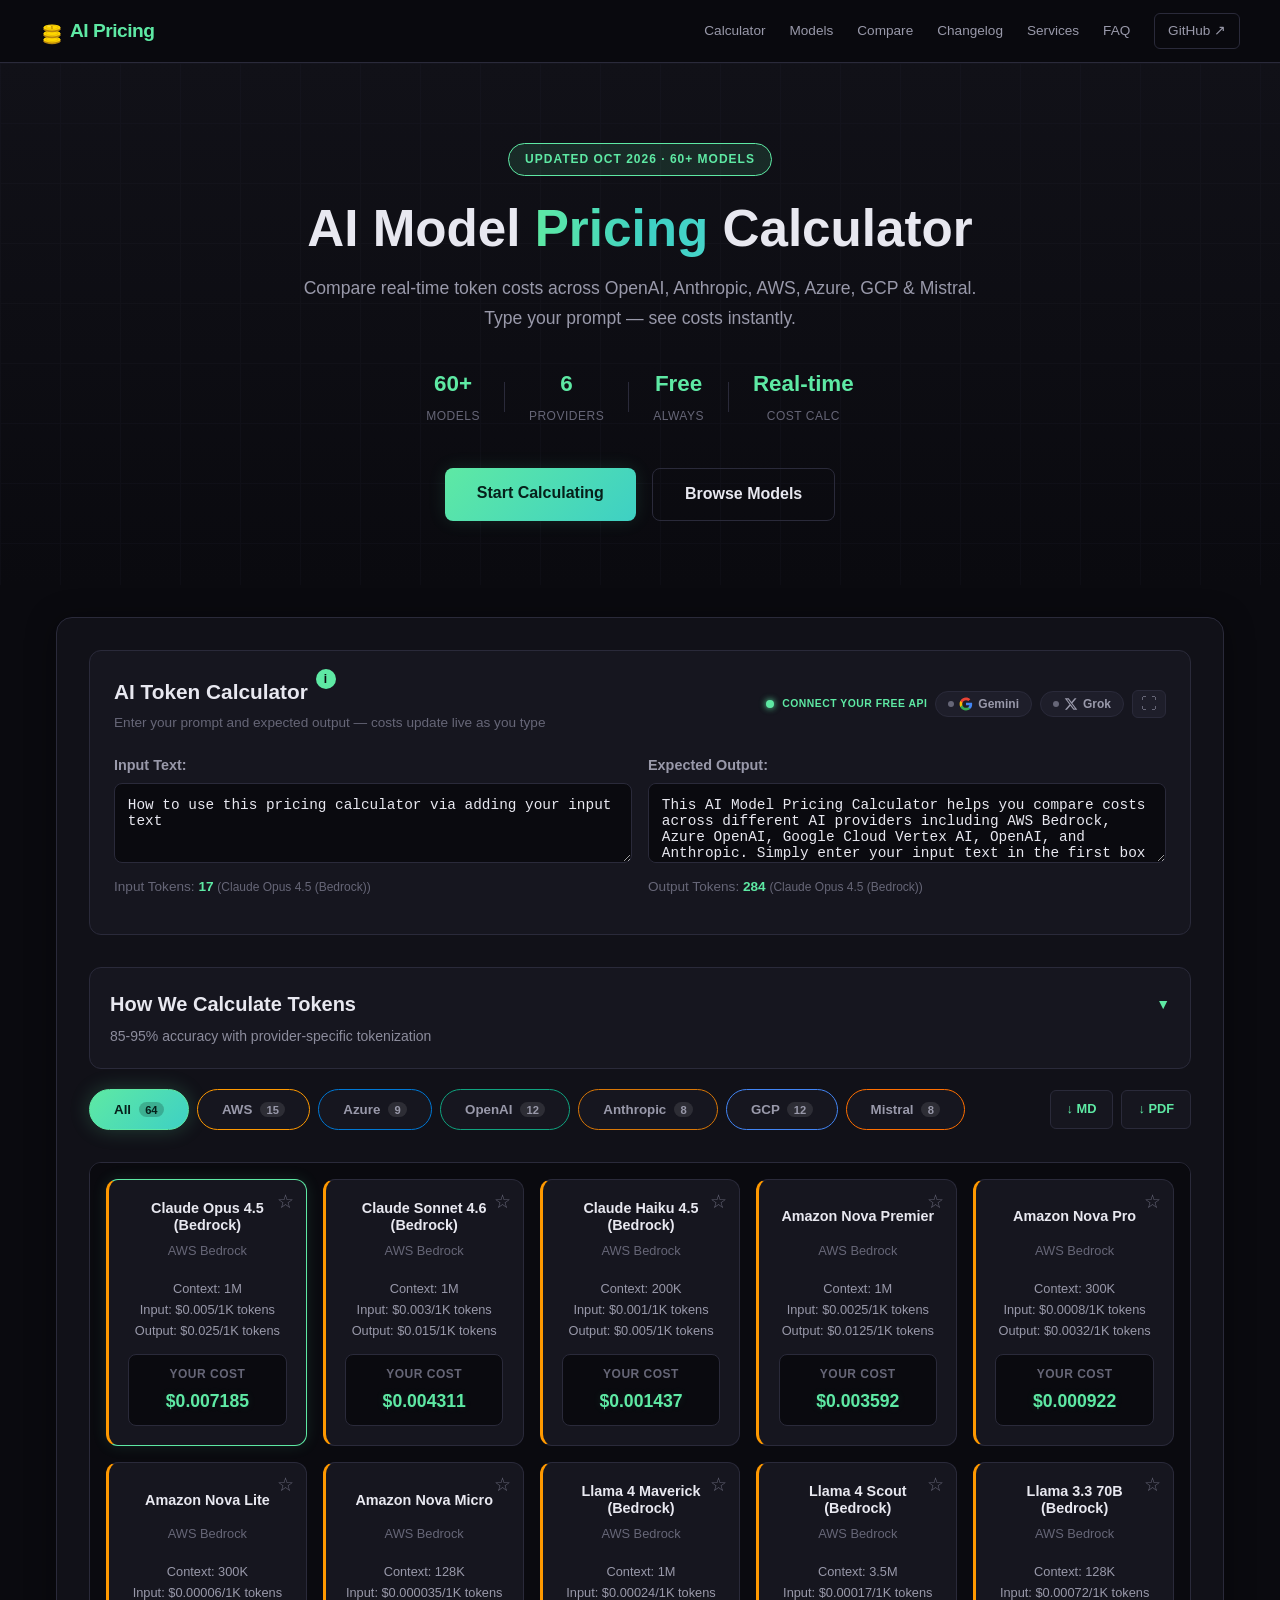
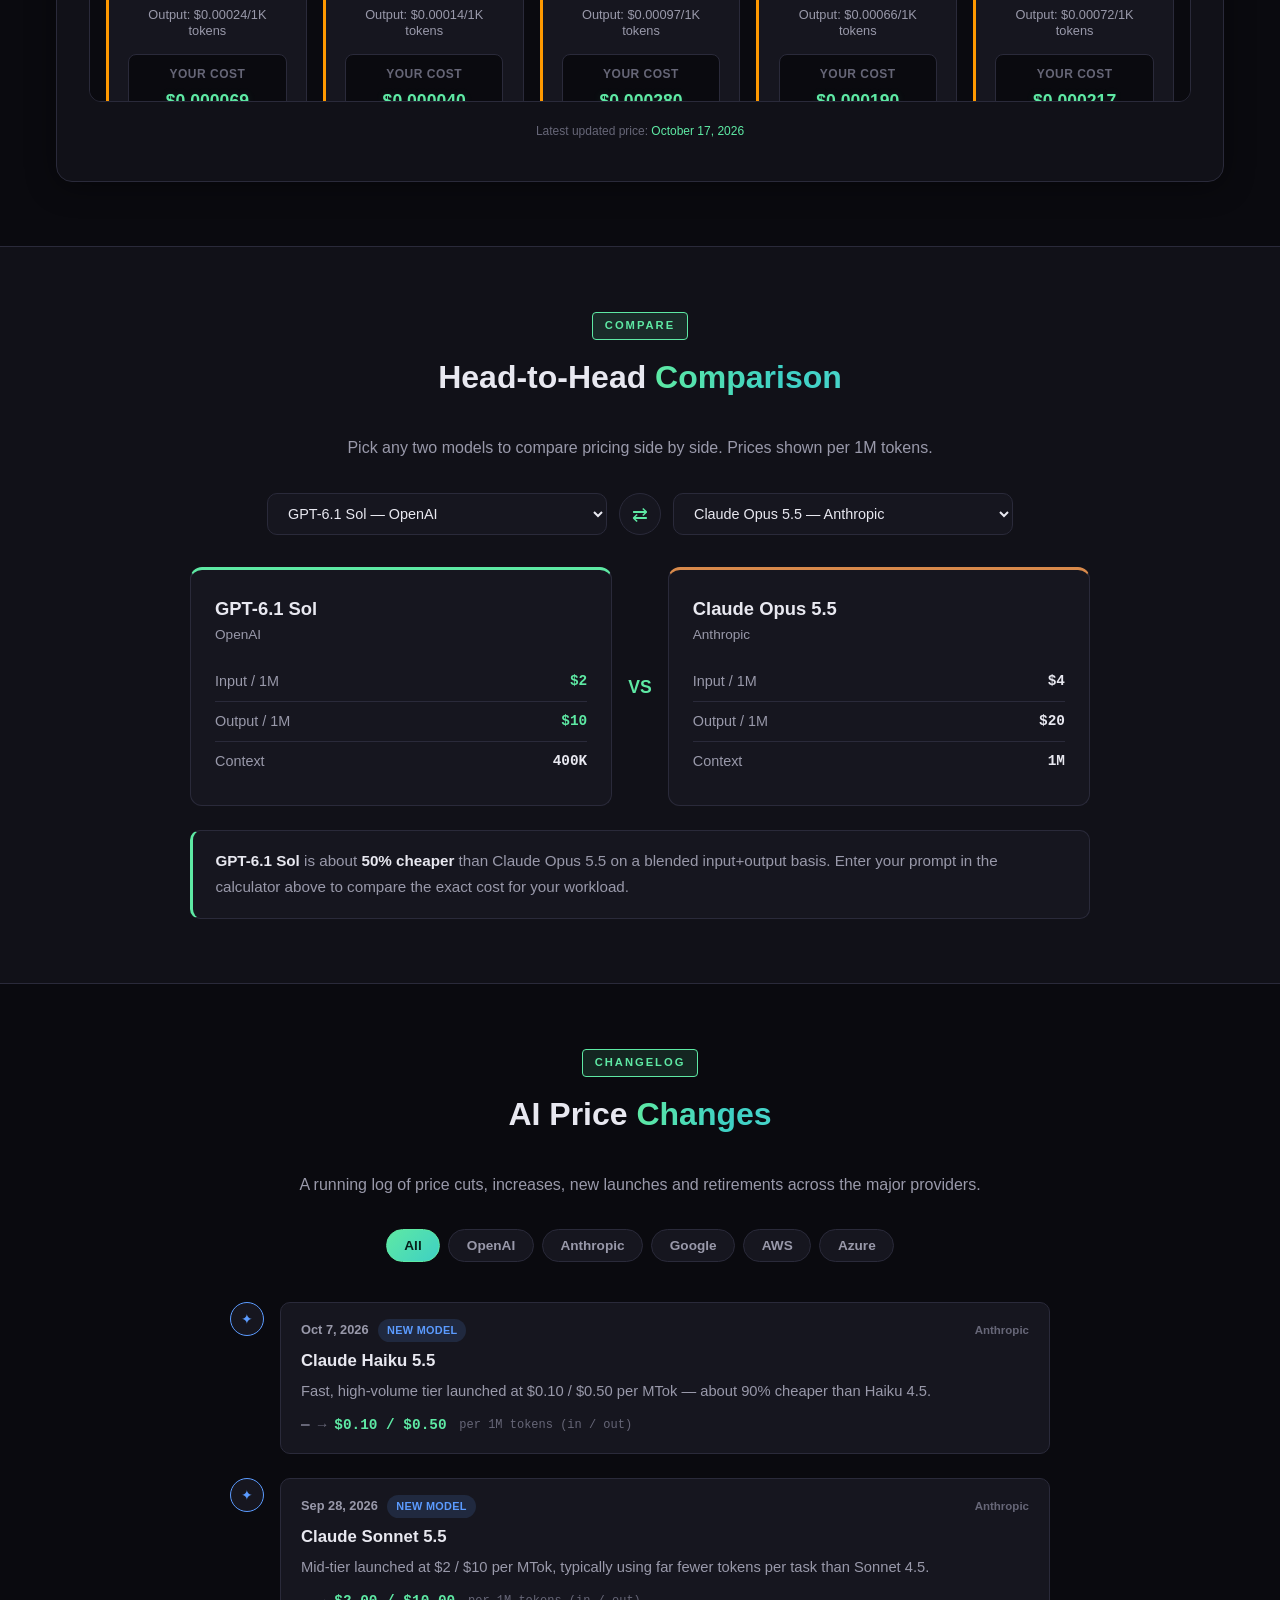
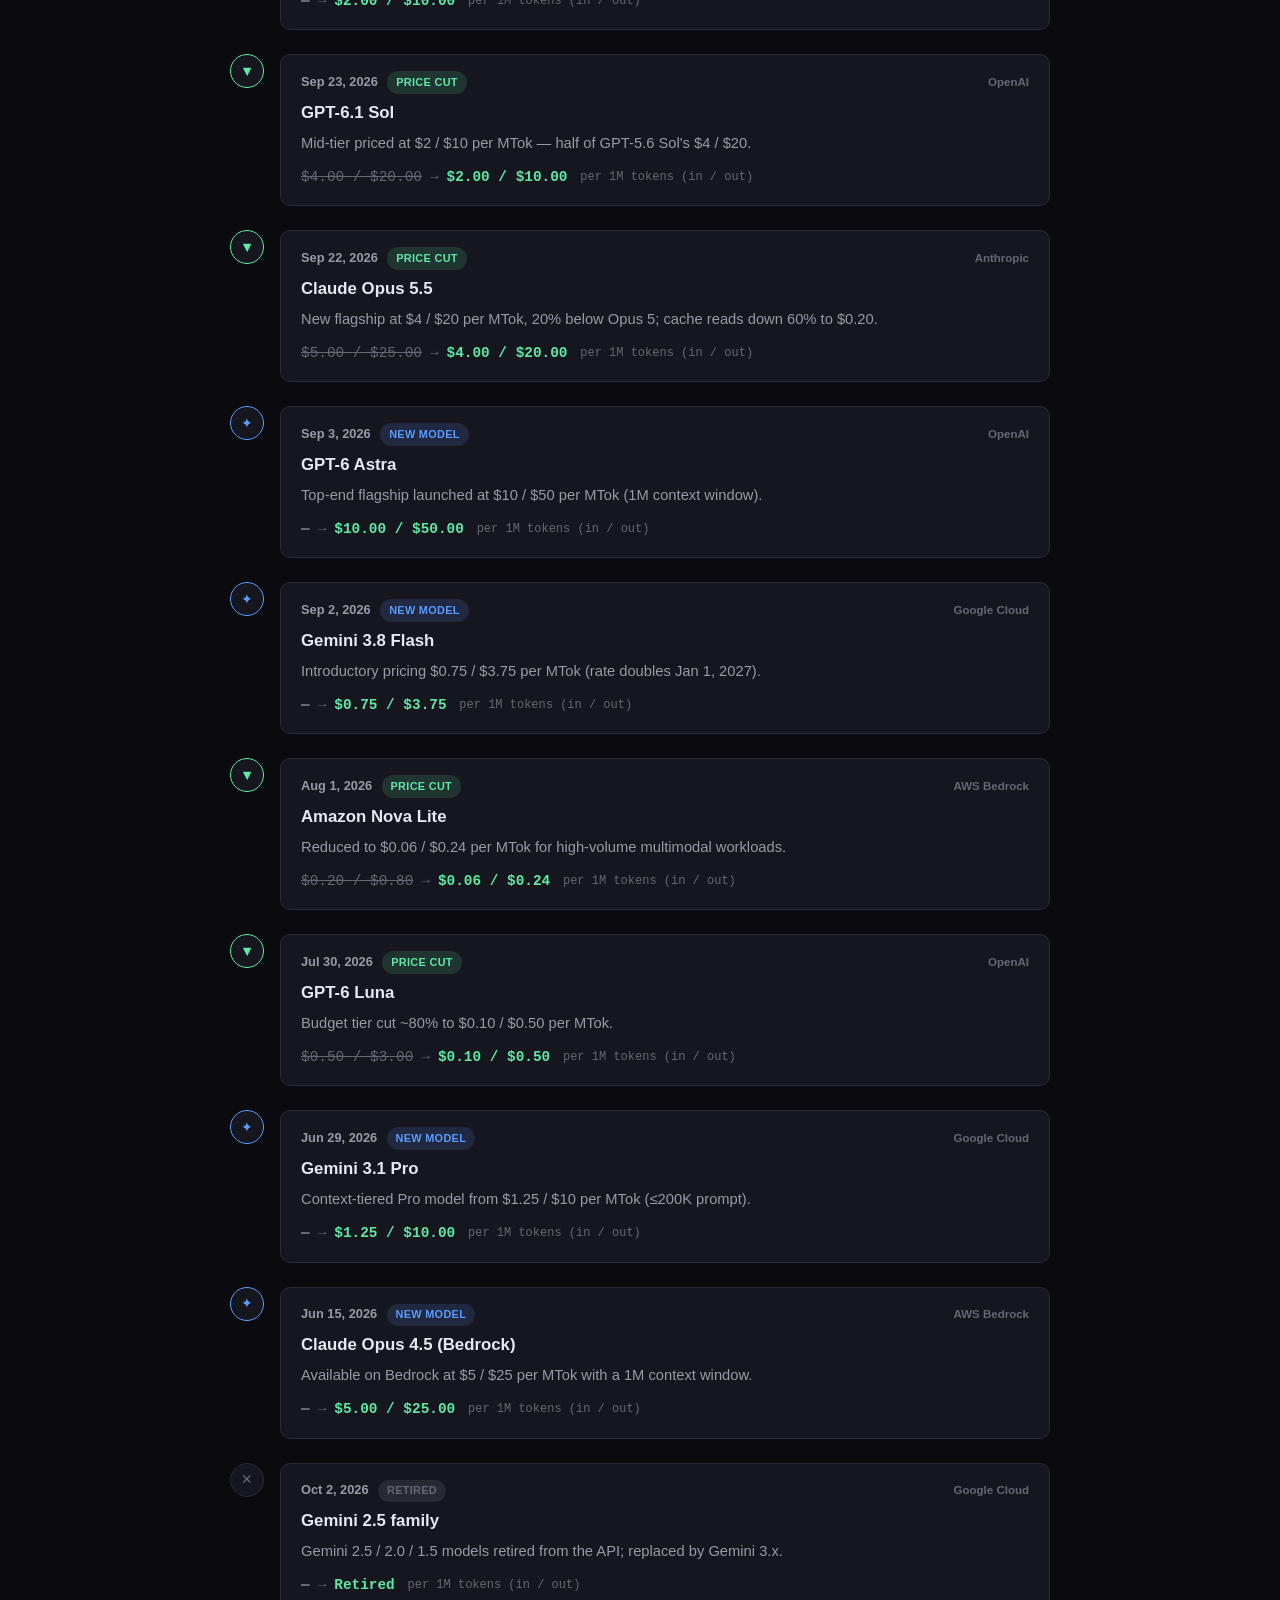
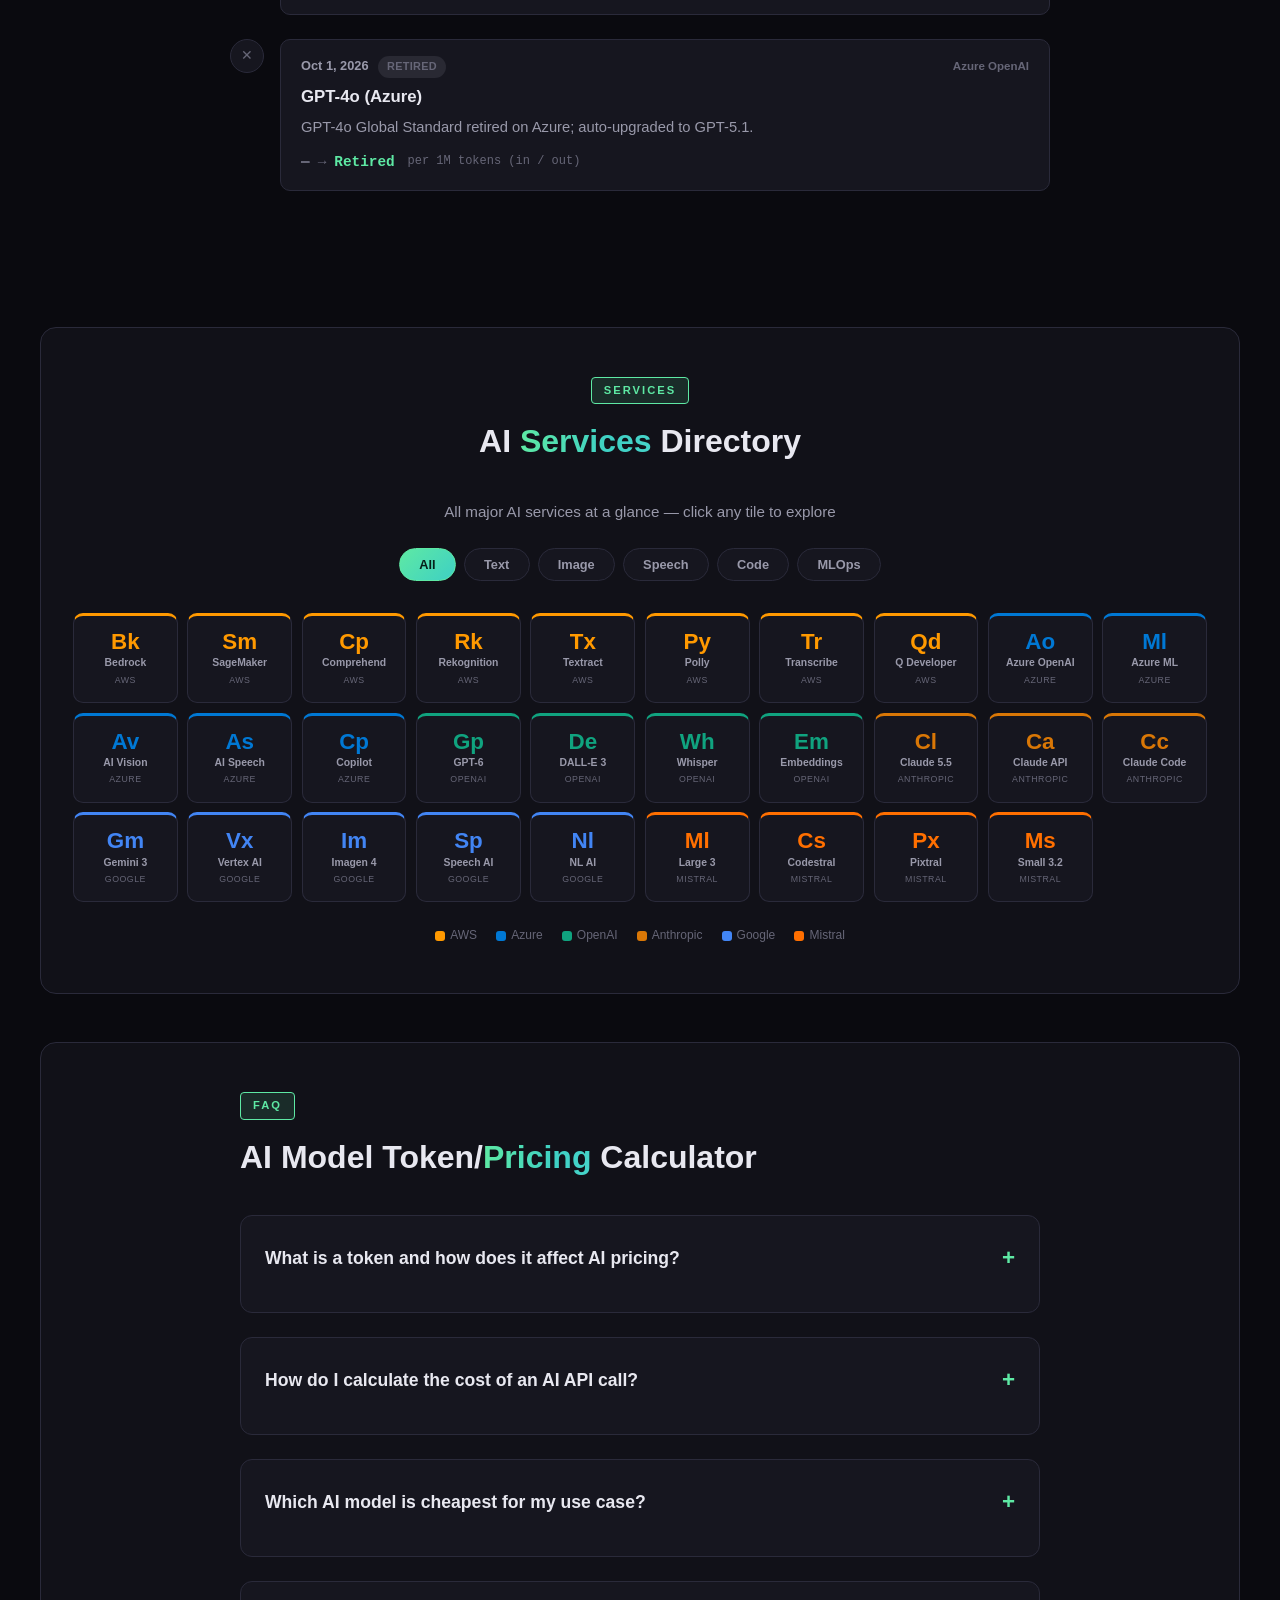
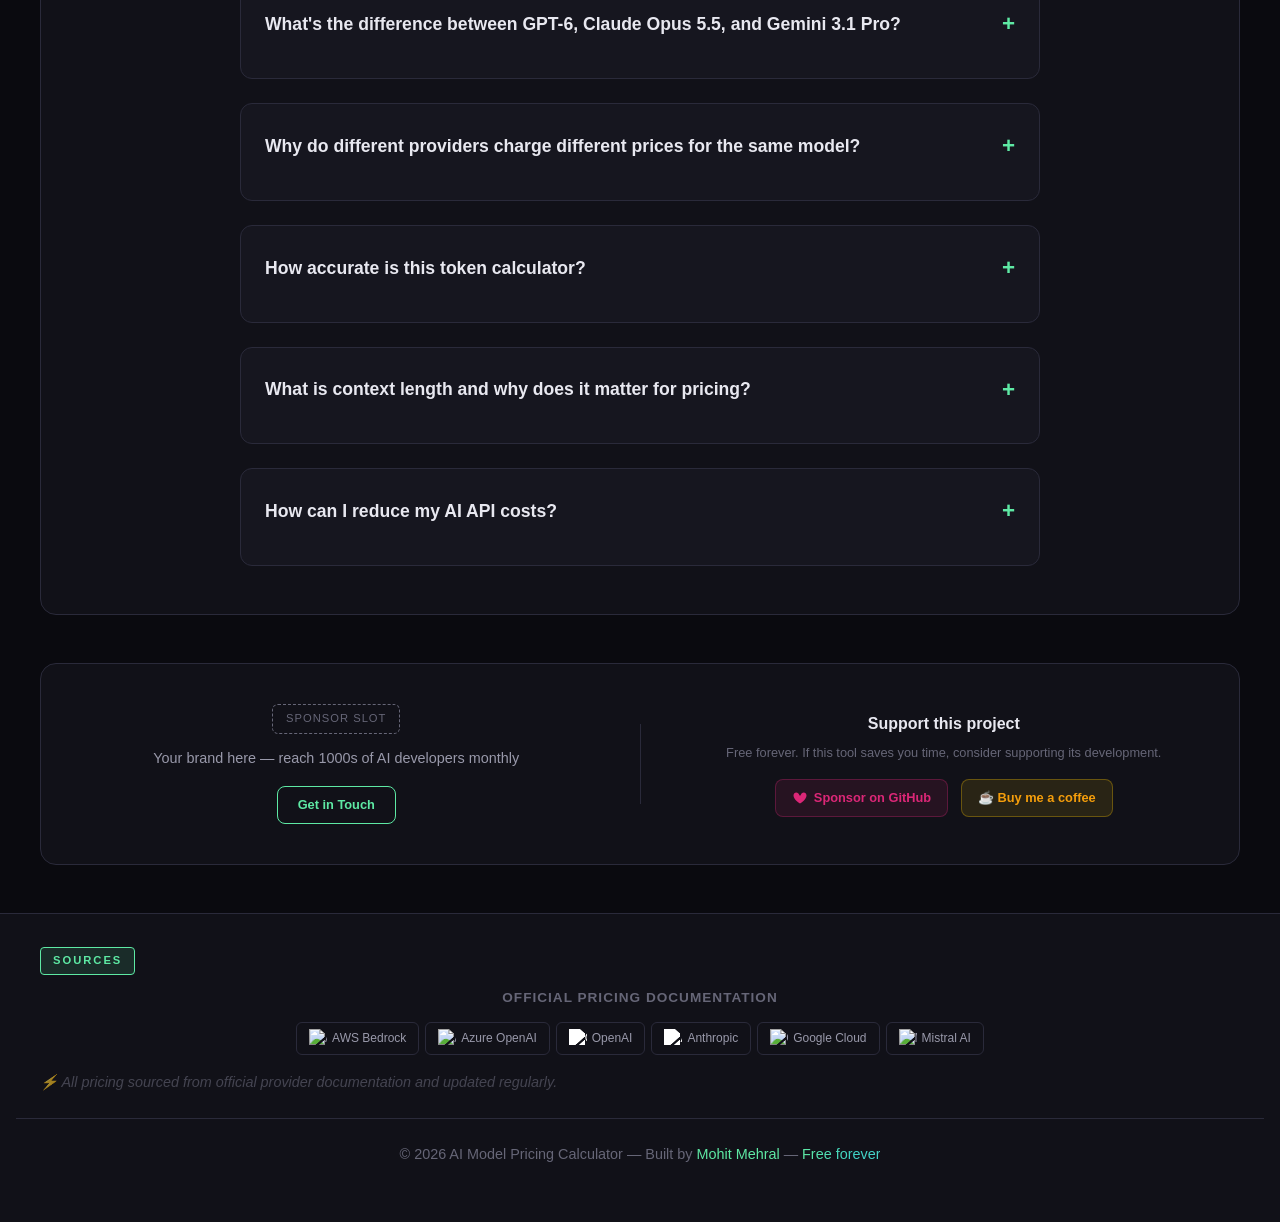
==== commit b26b2a9d: "fix: resolve PR review blockers" ====
--- a/index.html
+++ b/index.html
@@ -9,18 +9,18 @@
     <meta name="keywords" content="AI pricing calculator, OpenAI pricing, AWS Bedrock cost, Azure OpenAI pricing, Anthropic Claude pricing, Google Cloud AI pricing, AI model comparison, token calculator, LLM pricing, tokenizer, AI tokenization">
     <meta name="author" content="Mohit Mehral">
     <meta name="robots" content="index, follow">
-    <link rel="canonical" href="https://copilot-founder.github.io/ai-model-pricing/">
+    <link rel="canonical" href="https://mohitmehral.github.io/ai-model-pricing/">
     <meta name="theme-color" content="#0a0a0f">
     
     <!-- Open Graph / Facebook -->
     <meta property="og:type" content="website">
-    <meta property="og:url" content="https://copilot-founder.github.io/ai-model-pricing/">
+    <meta property="og:url" content="https://mohitmehral.github.io/ai-model-pricing/">
     <meta property="og:title" content="AI Model Pricing Calculator 2026 — GPT-6, Claude 5.5, Gemini 3 & More">
     <meta property="og:description" content="Compare 2026 AI model pricing across 60+ models from OpenAI, Anthropic, Google, AWS, Azure & Mistral. Free token calculator with real-time cost estimates.">
     
     <!-- Twitter -->
     <meta property="twitter:card" content="summary">
-    <meta property="twitter:url" content="https://copilot-founder.github.io/ai-model-pricing/">
+    <meta property="twitter:url" content="https://mohitmehral.github.io/ai-model-pricing/">
     <meta property="twitter:title" content="AI Model Pricing Calculator 2026 — GPT-6, Claude 5.5, Gemini 3 & More">
     <meta property="twitter:description" content="Compare 2026 AI model pricing across 60+ models from OpenAI, Anthropic, Google, AWS, Azure & Mistral. Free token calculator with real-time cost estimates.">
     
@@ -31,7 +31,7 @@
       "@type": "WebApplication",
       "name": "AI Model Pricing Calculator 2026",
       "description": "Compare 2026 pricing across OpenAI GPT-6, Anthropic Claude 5.5, Google Gemini 3, AWS Nova (Bedrock), Azure OpenAI and Mistral with real-time token calculation.",
-      "url": "https://copilot-founder.github.io/ai-model-pricing/",
+      "url": "https://mohitmehral.github.io/ai-model-pricing/",
       "author": {
         "@type": "Person",
         "name": "Mohit Mehral"
@@ -660,9 +660,6 @@
             }
             document.getElementById('gemini-generate-btn').classList.remove('hidden');
             document.getElementById('security-note').classList.remove('hidden');
-            document.getElementById('ai-rt-arrow').classList.add('hidden');
-            document.querySelector('.ai-realtime-block').style.borderStyle = 'solid';
-            document.querySelector('.ai-realtime-block').style.animation = 'none';
         },
 
         disconnect() {
@@ -683,9 +680,6 @@
             grokBtn.title = '';
             document.getElementById('gemini-generate-btn').classList.add('hidden');
             document.getElementById('security-note').classList.add('hidden');
-            document.getElementById('ai-rt-arrow').classList.remove('hidden');
-            document.querySelector('.ai-realtime-block').style.borderStyle = 'dashed';
-            document.querySelector('.ai-realtime-block').style.animation = 'softGlow 3s ease infinite';
         },
 
         async generate() {
